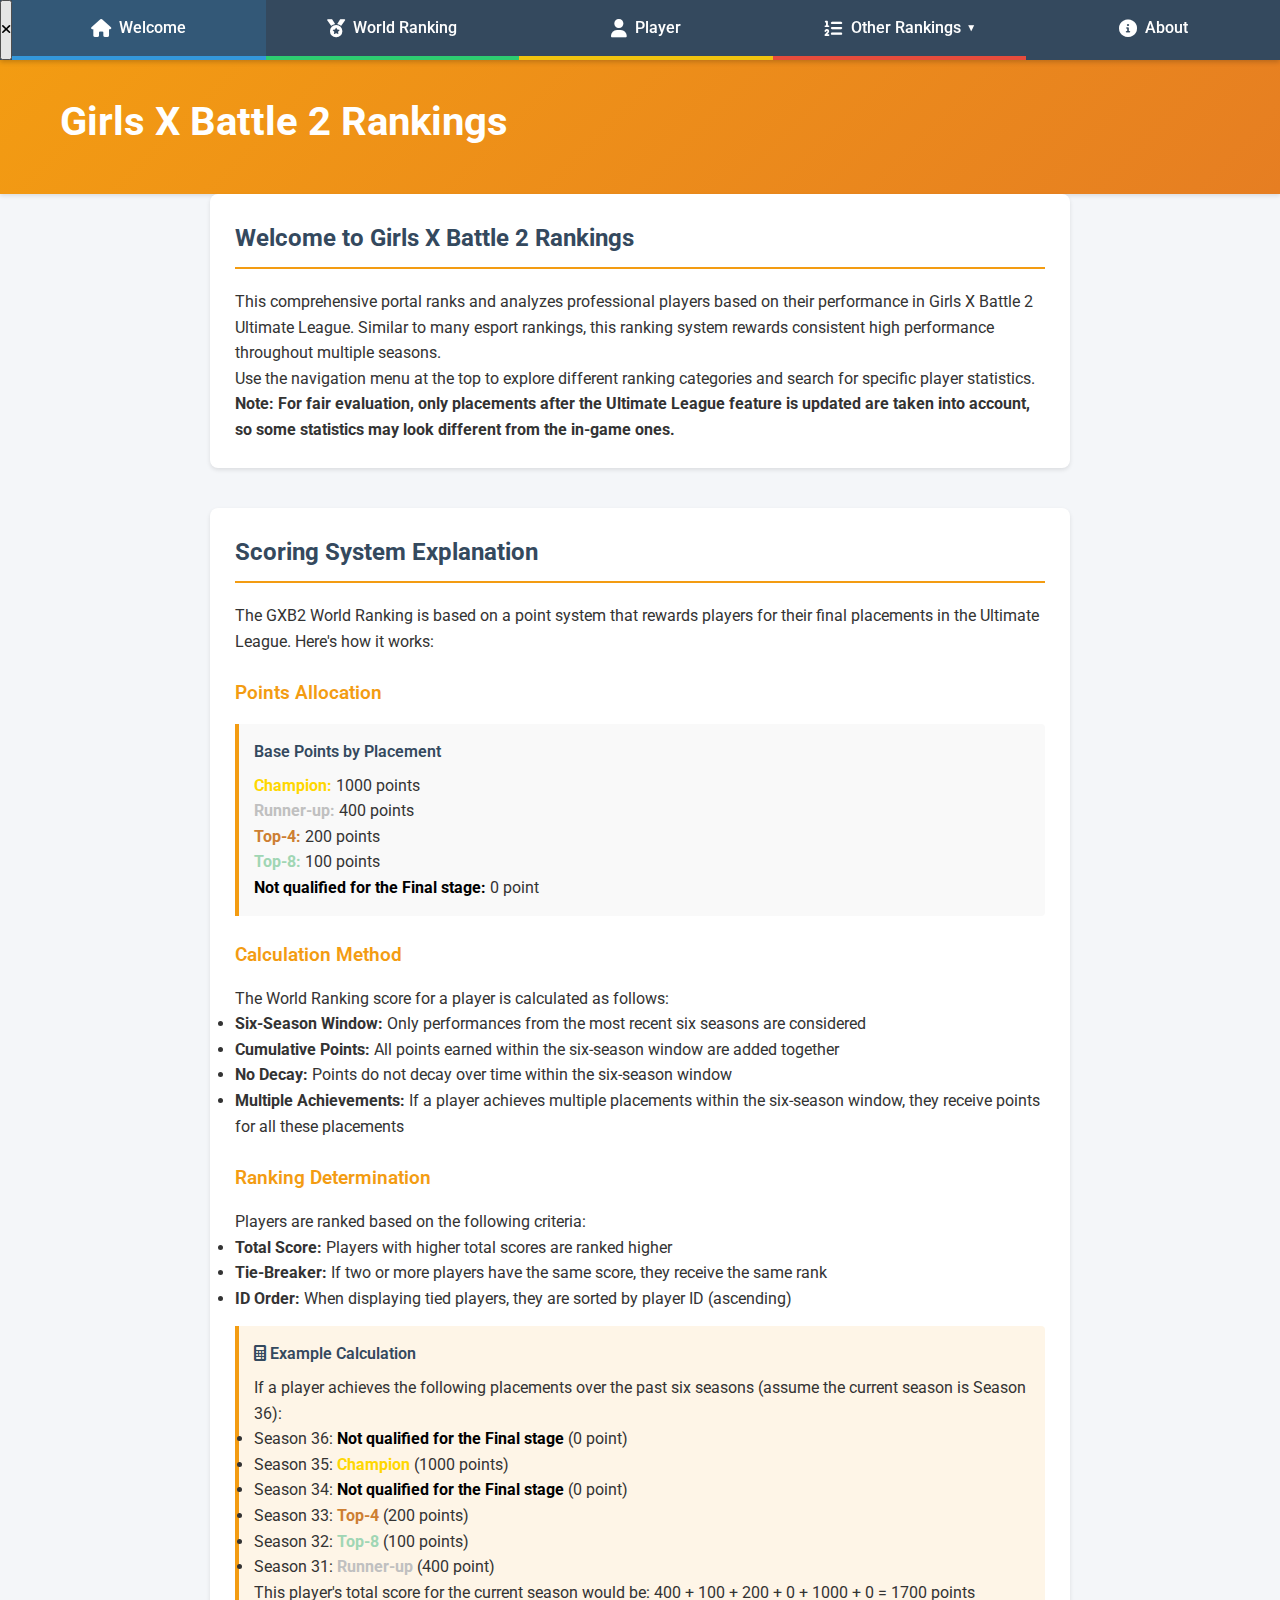
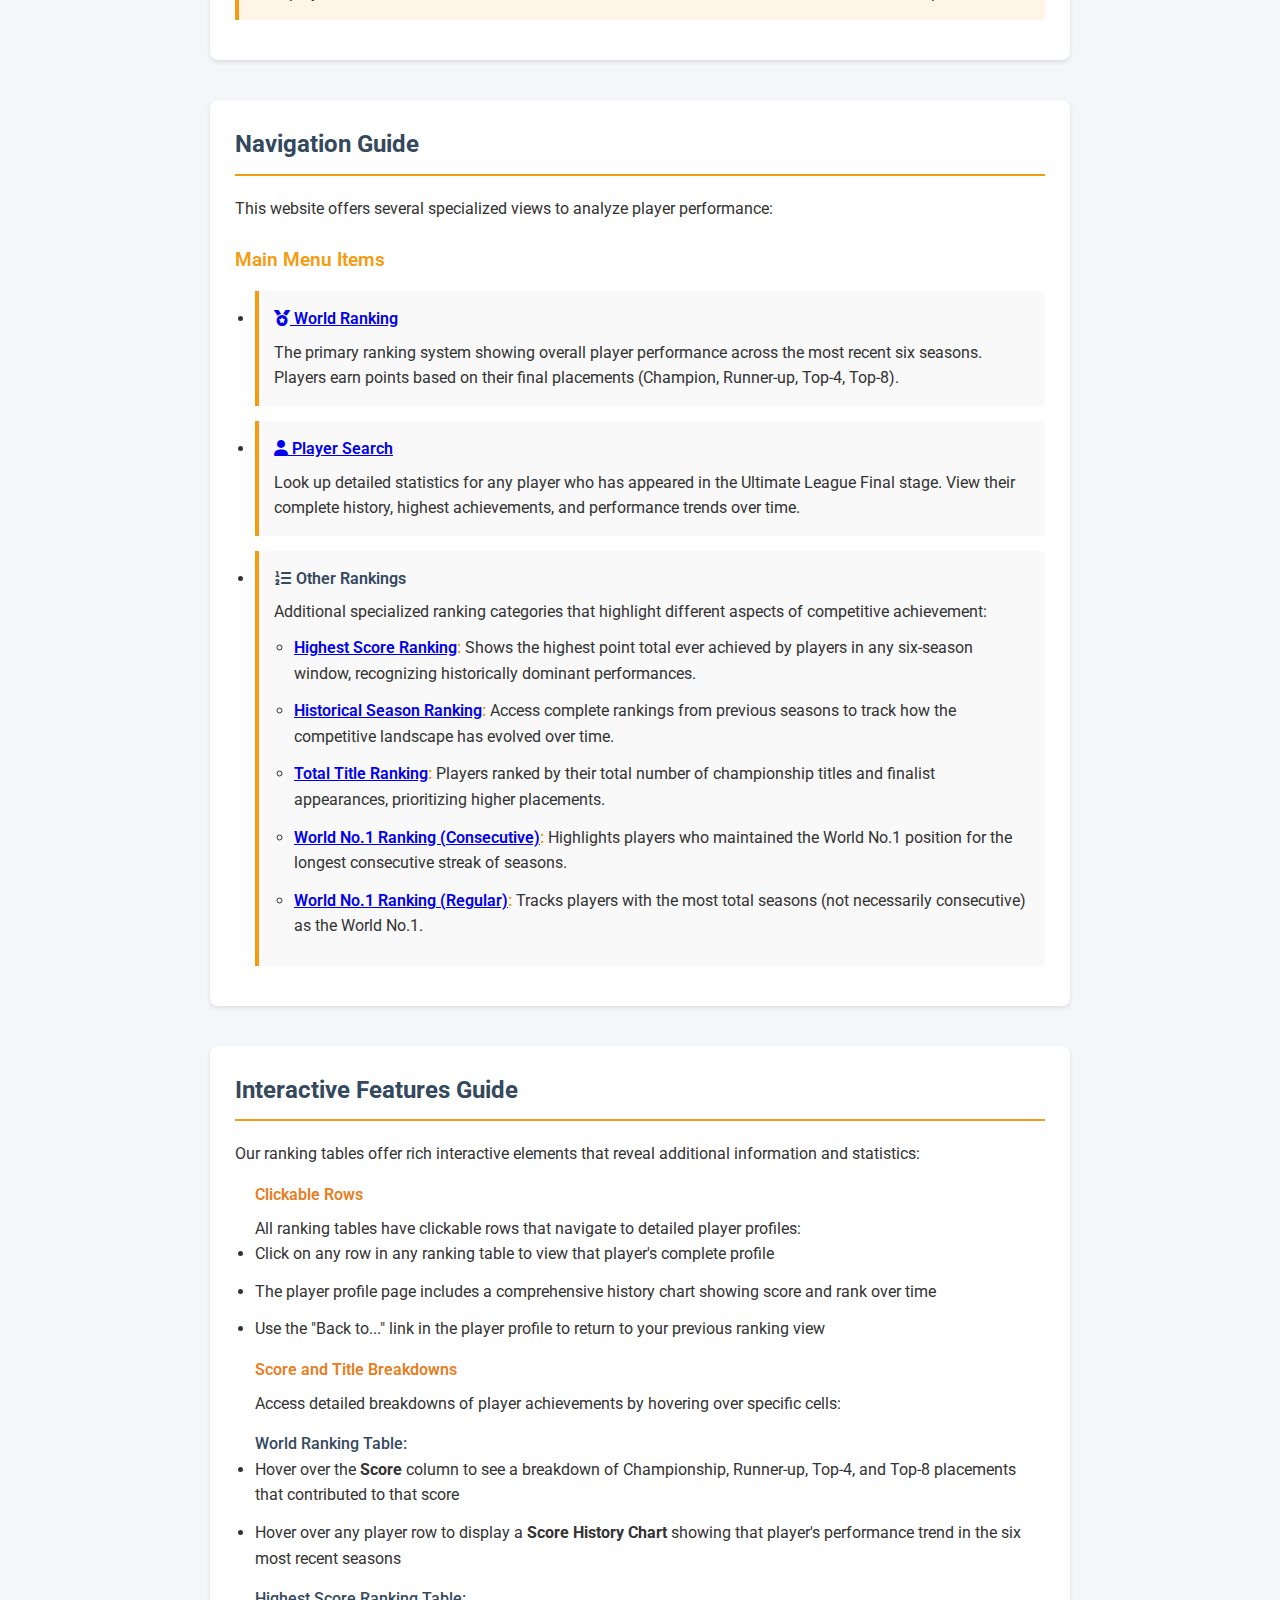
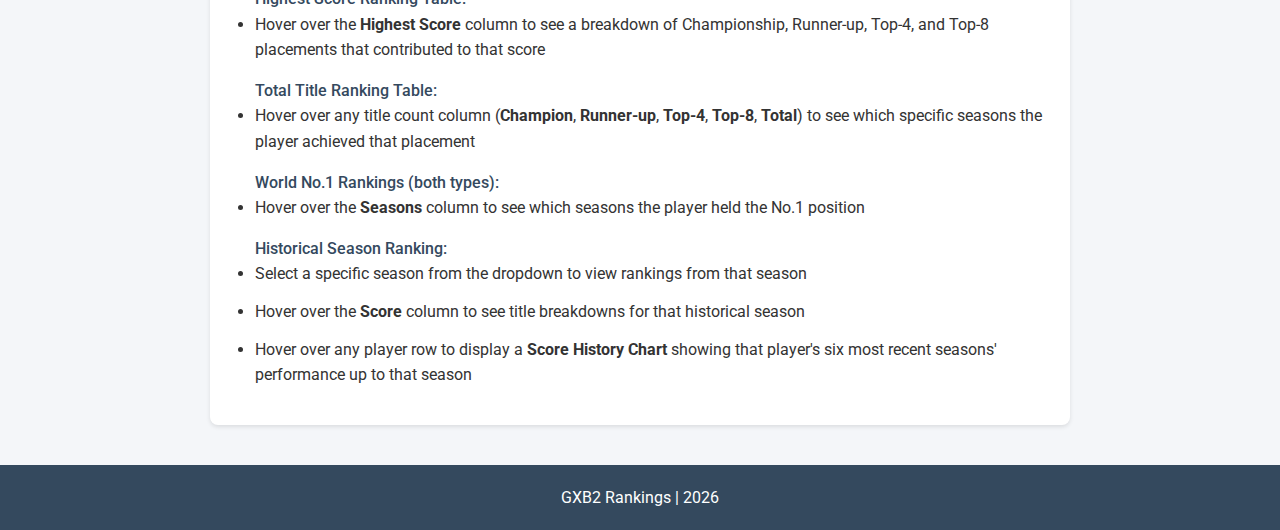
==== index.html @ 62f18f60 "Better viewing experience for mobile phones" ====
<!DOCTYPE html>
<html lang="en">
<head>
    <meta charset="UTF-8">
    <meta name="viewport" content="width=device-width, initial-scale=1.0">
    <title>Welcome - GXB2 Rankings</title>
    <link rel="stylesheet" href="css/styles.css">
    <link href="https://fonts.googleapis.com/css2?family=Roboto:wght@300;400;500;700&display=swap" rel="stylesheet">
    <!-- Font Awesome for icons -->
    <link rel="stylesheet" href="https://cdnjs.cloudflare.com/ajax/libs/font-awesome/6.0.0-beta3/css/all.min.css">
    <style>
        /* Additional welcome page styling */
        .welcome-content {
            max-width: 900px;
            margin: 0 auto;
        }
        
        .welcome-section {
            margin-bottom: 40px;
            background-color: white;
            padding: 25px;
            border-radius: 8px;
            box-shadow: var(--shadow);
        }
        
        .welcome-title {
            color: var(--dark);
            margin-bottom: 20px;
            padding-bottom: 10px;
            border-bottom: 2px solid var(--primary);
        }
        
        .welcome-subtitle {
            color: var(--primary);
            margin: 25px 0 15px;
            font-weight: 600;
        }
        
        .feature-card {
            background: #f9f9f9;
            border-left: 4px solid var(--primary);
            padding: 15px;
            margin-bottom: 15px;
            border-radius: 0 4px 4px 0;
        }
        
        .feature-title {
            font-weight: 600;
            margin-bottom: 8px;
            color: var(--dark);
        }
        
        .navigation-list, .interaction-list {
            padding-left: 20px;
        }
        
        .navigation-list li, .interaction-list li {
            margin-bottom: 12px;
        }
        
        .menu-item {
            font-weight: 600;
            color: var(--primary);
        }
        
        .interaction-type {
            font-weight: 600;
            color: var(--secondary);
            margin-top: 15px;
            margin-bottom: 8px;
            display: block;
        }
        
        .table-type {
            font-weight: 500;
            margin-top: 15px;
            color: var(--dark);
            display: block;
        }
    </style>
</head>
<body>
    
    <!-- Top Navigation Menu -->
    <nav class="nav-container">
        <div class="navbar">
            <div class="menu-toggle">
                <i class="fas fa-bars"></i>
            </div>
            <ul class="nav-menu">
                <li class="nav-item">
                    <a href="index.html" class="nav-link active">
                        <i class="fas fa-home nav-icon"></i>Welcome
                    </a>
                </li>
                <li class="nav-item">
                    <a href="world-ranking.html" class="nav-link">
                        <i class="fas fa-medal nav-icon"></i>World Ranking
                    </a>
                </li>
                <li class="nav-item">
                    <a href="player-search.html" class="nav-link">
                        <i class="fas fa-user nav-icon"></i>Player
                    </a>
                </li>
                <li class="nav-item dropdown">
                    <a href="#" class="nav-link dropdown-toggle">
                        <i class="fas fa-list-ol nav-icon"></i>Other Rankings
                    </a>
                    <ul class="dropdown-menu">
                        <a href="highest-score.html" class="dropdown-item">Highest Score Ranking</a>
                        <a href="historical-season.html" class="dropdown-item">Historical Season Ranking</a>
                        <a href="total-title.html" class="dropdown-item">Total Title Ranking</a>
                        <a href="no1-holder-consecutive.html" class="dropdown-item">World No.1 Ranking (Consecutive)</a>
                        <a href="no1-holder-regular.html" class="dropdown-item">World No.1 Ranking (Regular)</a>
                    </ul>
                </li>
                <li class="nav-item">
                    <a href="about.html" class="nav-link">
                        <i class="fas fa-info-circle nav-icon"></i>About
                    </a>
                </li>
            </ul>
        </div>
    </nav>

    <header>
        <div class="container">
            <h1>Girls X Battle 2 Rankings</h1>
        </div>
    </header>
    
    <div class="page-container">
        <main class="container welcome-content">
            <!-- Introduction Section -->
            <section class="welcome-section">
                <h2 class="welcome-title">Welcome to Girls X Battle 2 Rankings</h2>
                <p>This comprehensive portal ranks and analyzes professional players based on their performance in Girls X Battle 2 Ultimate League. Similar to many esport rankings, this ranking system rewards consistent high performance throughout multiple seasons.</p>
                <p>Use the navigation menu at the top to explore different ranking categories and search for specific player statistics.</p>
                <p><strong>Note: For fair evaluation, only placements after the Ultimate League feature is updated are taken into account, so some statistics may look different from the in-game ones.</strong></p>
            </section>
            
            <!-- Scoring System Section -->
            <section class="welcome-section">
                <h2 class="welcome-title">Scoring System Explanation</h2>
                <p>The GXB2 World Ranking is based on a point system that rewards players for their final placements in the Ultimate League. Here's how it works:</p>
                
                <h3 class="welcome-subtitle">Points Allocation</h3>
                <div class="feature-card">
                    <div class="feature-title">Base Points by Placement</div>
                    <ul style="list-style-type: none; padding-left: 0;">
                        <li><strong class="champion" style="color: gold;">Champion:</strong> 1000 points</li>
                        <li><strong class="runnerup" style="color: silver;">Runner-up:</strong> 400 points</li>
                        <li><strong class="top4" style="color: #cd7f32;">Top-4:</strong> 200 points</li>
                        <li><strong class="top8" style="color: #a0d6b4;">Top-8:</strong> 100 points</li>
                        <li><strong style="color: #000000;">Not qualified for the Final stage:</strong> 0 point</li>
                    </ul>
                </div>
                
                <h3 class="welcome-subtitle">Calculation Method</h3>
                <p>The World Ranking score for a player is calculated as follows:</p>
                    <li><strong>Six-Season Window:</strong> Only performances from the most recent six seasons are considered</li>
                    <li><strong>Cumulative Points:</strong> All points earned within the six-season window are added together</li>
                    <li><strong>No Decay:</strong> Points do not decay over time within the six-season window</li>
                    <li><strong>Multiple Achievements:</strong> If a player achieves multiple placements within the six-season window, they receive points for all these placements</li>
                
                <h3 class="welcome-subtitle">Ranking Determination</h3>
                <p>Players are ranked based on the following criteria:</p>
                    <li><strong>Total Score:</strong> Players with higher total scores are ranked higher</li>
                    <li><strong>Tie-Breaker:</strong> If two or more players have the same score, they receive the same rank</li>
                    <li><strong>ID Order:</strong> When displaying tied players, they are sorted by player ID (ascending)</li>
                
                <div class="feature-card" style="background-color: rgba(243, 156, 18, 0.1); margin-top: 15px;">
                    <div class="feature-title"><i class="fas fa-calculator"></i> Example Calculation</div>
                    <p>If a player achieves the following placements over the past six seasons (assume the current season is Season 36):</p>
                        <li>Season 36: <strong style="color: #000000;">Not qualified for the Final stage</strong> (0 point)</li>
                        <li>Season 35: <strong class="champion" style="color: gold;">Champion</strong> (1000 points)</li>
                        <li>Season 34: <strong style="color: #000000;">Not qualified for the Final stage</strong> (0 point)</li>
                        <li>Season 33: <strong class="top4" style="color: #cd7f32;">Top-4</strong> (200 points)</li>
                        <li>Season 32: <strong class="top8" style="color: #a0d6b4;">Top-8</strong> (100 points)</li>
                        <li>Season 31: <strong class="runnerup" style="color: silver;">Runner-up</strong> (400 point)</li>
                    <p>This player's total score for the current season would be: 400 + 100 + 200 + 0 + 1000 + 0 = 1700 points</p>
                </div>
            </section>
            
            <!-- Navigation Features Section -->
            <section class="welcome-section">
                <h2 class="welcome-title">Navigation Guide</h2>
                <p>This website offers several specialized views to analyze player performance:</p>
                
                <h3 class="welcome-subtitle">Main Menu Items</h3>
                <ul class="navigation-list">
                    <li>
                        <div class="feature-card">
                            <div class="feature-title"><a href="world-ranking.html"><i class="fas fa-medal"></i> World Ranking</a></div>
                            <p>The primary ranking system showing overall player performance across the most recent six seasons. Players earn points based on their final placements (Champion, Runner-up, Top-4, Top-8).</p>
                        </div>
                    </li>
                    <li>
                        <div class="feature-card">
                            <div class="feature-title"><a href="player-search.html"><i class="fas fa-user"></i> Player Search</a></div>
                            <p>Look up detailed statistics for any player who has appeared in the Ultimate League Final stage. View their complete history, highest achievements, and performance trends over time.</p>
                        </div>
                    </li>
                    <li>
                        <div class="feature-card">
                            <div class="feature-title"><i class="fas fa-list-ol"></i> Other Rankings</div>
                            <p>Additional specialized ranking categories that highlight different aspects of competitive achievement:</p>
                            
                            <ul style="padding-left: 20px; margin-top: 10px;">
                                <li>
                                    <span class="menu-item"><a href="highest-score.html">Highest Score Ranking</a>:</span> Shows the highest point total ever achieved by players in any six-season window, recognizing historically dominant performances.
                                </li>
                                <li>
                                    <span class="menu-item"><a href="historical-season.html">Historical Season Ranking</a>:</span> Access complete rankings from previous seasons to track how the competitive landscape has evolved over time.
                                </li>
                                <li>
                                    <span class="menu-item"><a href="total-title.html">Total Title Ranking</a>:</span> Players ranked by their total number of championship titles and finalist appearances, prioritizing higher placements.
                                </li>
                                <li>
                                    <span class="menu-item"><a href="no1-holder-consecutive.html">World No.1 Ranking (Consecutive)</a>:</span> Highlights players who maintained the World No.1 position for the longest consecutive streak of seasons.
                                </li>
                                <li>
                                    <span class="menu-item"><a href="no1-holder-regular.html">World No.1 Ranking (Regular)</a>:</span> Tracks players with the most total seasons (not necessarily consecutive) as the World No.1.
                                </li>
                            </ul>
                        </div>
                    </li>
                </ul>
            </section>
            
            <!-- User Interactions Section -->
            <section class="welcome-section">
                <h2 class="welcome-title">Interactive Features Guide</h2>
                <p>Our ranking tables offer rich interactive elements that reveal additional information and statistics:</p>
                
                <div class="interaction-list">
                    <span class="interaction-type">Clickable Rows</span>
                    <p>All ranking tables have clickable rows that navigate to detailed player profiles:</p>
                        <li>Click on any row in any ranking table to view that player's complete profile</li>
                        <li>The player profile page includes a comprehensive history chart showing score and rank over time</li>
                        <li>Use the "Back to..." link in the player profile to return to your previous ranking view</li>
                    
                    <span class="interaction-type">Score and Title Breakdowns</span>
                    <p>Access detailed breakdowns of player achievements by hovering over specific cells:</p>
                    
                    <span class="table-type">World Ranking Table:</span>
                        <li>Hover over the <strong>Score</strong> column to see a breakdown of Championship, Runner-up, Top-4, and Top-8 placements that contributed to that score</li>
                        <li>Hover over any player row to display a <strong>Score History Chart</strong> showing that player's performance trend in the six most recent seasons</li>
                    
                    <span class="table-type">Highest Score Ranking Table:</span>
                        <li>Hover over the <strong>Highest Score</strong> column to see a breakdown of Championship, Runner-up, Top-4, and Top-8 placements that contributed to that score</li>
                    
                    <span class="table-type">Total Title Ranking Table:</span>
                        <li>Hover over any title count column (<strong>Champion</strong>, <strong>Runner-up</strong>, <strong>Top-4</strong>, <strong>Top-8</strong>, <strong>Total</strong>) to see which specific seasons the player achieved that placement</li>
                    
                    <span class="table-type">World No.1 Rankings (both types):</span>
                        <li>Hover over the <strong>Seasons</strong> column to see which seasons the player held the No.1 position</li>
                    
                    <span class="table-type">Historical Season Ranking:</span>
                        <li>Select a specific season from the dropdown to view rankings from that season</li>
                        <li>Hover over the <strong>Score</strong> column to see title breakdowns for that historical season</li>
                        <li>Hover over any player row to display a <strong>Score History Chart</strong> showing that player's six most recent seasons' performance up to that season</li>
                </div>
            </section>
        </main>
        
        <footer>
            <div class="container">
                <p>GXB2 Rankings | <span id="footer-year">2025</span></p>
            </div>
        </footer>
    </div>
    
    <script src="js/main.js"></script>
</body>
</html>
---- css/styles.css ----
:root {
    --primary: #f39c12;
    --secondary: #e67e22;
    --light: #f4f6f9;
    --dark: #34495e;
    --success: #2ecc71;
    --danger: #e74c3c;
    --text: #333;
    --text-light: #777;
    --border: #ddd;
    --shadow: 0 2px 4px rgba(0, 0, 0, 0.1);
}

* {
    margin: 0;
    padding: 0;
    box-sizing: border-box;
}

body {
    font-family: 'Roboto', sans-serif;
    background-color: var(--light);
    color: var(--text);
    line-height: 1.6;
}

.container {
    width: 100%;
    max-width: 1200px;
    margin: 0 auto;
    padding: 0 20px;
}

/* Header */
header {
    background: linear-gradient(135deg, var(--primary) 0%, var(--secondary) 100%);
    color: white;
    padding: 30px 0;
    box-shadow: var(--shadow);
}

header h1 {
    font-size: 2.5rem;
    font-weight: 700;
    margin-bottom: 10px;
}

header h1 span {
    font-weight: 300;
}

.season-info {
    display: flex;
    gap: 20px;
    opacity: 0.9;
}

/* Updated Navigation Menu - Horizontal Top Bar */
.nav-container {
    position: sticky;
    top: 0;
    left: 0;
    right: 0;
    background-color: var(--dark);
    box-shadow: 0 2px 5px rgba(0, 0, 0, 0.2);
    z-index: 1001;
    width: 100%;
}

.navbar {
    display: flex;
    flex-direction: row;
    justify-content: center;
    padding: 0;
    max-width: 1500px;
    margin: 0 auto;
}

.nav-menu {
    display: flex;
    flex-direction: row;
    list-style: none;
    margin: 0;
    padding: 0;
    justify-content: center;
    width: 100%;
}

.nav-item {
    position: relative;
    flex: 1;
    text-align: center;
    max-width: 300px; /* Increased from 250px for wider menu items */
}

.nav-link {
    display: flex;
    align-items: center;
    justify-content: center;
    color: white;
    text-decoration: none;
    padding: 15px 10px;
    font-weight: 500;
    transition: all 0.3s ease;
    white-space: nowrap;
    width: 100%;
    text-align: center;
}

.nav-icon {
    font-size: 18px;
    margin-right: 8px;
}

/* Different colors for menu items */
.nav-item:nth-child(1) .nav-link { border-bottom: 4px solid #9b59b6; } /* Purple*/
.nav-item:nth-child(2) .nav-link { border-bottom: 4px solid #3498db; } /* Blue */
.nav-item:nth-child(3) .nav-link { border-bottom: 4px solid #2ecc71; } /* Green */
.nav-item:nth-child(4) .nav-link { border-bottom: 4px solid #f1c40f; } /* Yellow */
.nav-item:nth-child(5) .nav-link { border-bottom: 4px solid #e74c3c; } /* Red */

/* Hover effect for menu items */
.nav-item:nth-child(1) .nav-link:hover { background-color: rgba(155, 89, 182, 0.2); } /* Purple*/
.nav-item:nth-child(2) .nav-link:hover { background-color: rgba(52, 152, 219, 0.2); } /* Blue */
.nav-item:nth-child(3) .nav-link:hover { background-color: rgba(46, 204, 113, 0.2); } /* Green */
.nav-item:nth-child(4) .nav-link:hover { background-color: rgba(241, 196, 15, 0.2); } /* Yellow */
.nav-item:nth-child(5) .nav-link:hover { background-color: rgba(231, 76, 60, 0.2); } /* Red */

/* Active state for menu items */
.nav-item:nth-child(1) .nav-link.active { background-color: rgba(155, 89, 182, 0.2); } /* Purple*/
.nav-item:nth-child(2) .nav-link.active { background-color: rgba(52, 152, 219, 0.2); } /* Blue */
.nav-item:nth-child(3) .nav-link.active { background-color: rgba(46, 204, 113, 0.2); } /* Green */
.nav-item:nth-child(4) .nav-link.active { background-color: rgba(241, 196, 15, 0.2); } /* Yellow */
.nav-item:nth-child(5) .nav-link.active { background-color: rgba(231, 76, 60, 0.2); } /* Red */

/* Dropdown Menu */
.dropdown-menu {
    display: none;
    position: absolute;
    top: 100%;
    left: 0;
    width: 100%; /* Match parent button width */
    background-color: var(--dark);
    box-shadow: 0 8px 16px rgba(0, 0, 0, 0.2);
    z-index: 1005;
    border-radius: 0 0 4px 4px;
}

/* Make dropdown appear on click instead of hover */
.dropdown.show .dropdown-menu {
    display: block;
    animation: fadeIn 0.2s ease;
}

@keyframes fadeIn {
    from { opacity: 0; transform: translateY(-10px); }
    to { opacity: 1; transform: translateY(0); }
}

.dropdown-item {
    display: flex;
    align-items: center;
    padding: 12px 15px;
    color: white;
    text-decoration: none;
    transition: all 0.3s ease;
    font-size: 0.9rem;
    text-align: left;
}

.dropdown-item:hover {
    background-color: rgba(243, 156, 18, 0.3);
}

.dropdown-toggle::after {
    content: '▼';
    margin-left: 5px;
    font-size: 10px;
    transition: transform 0.3s ease;
}

.dropdown.show .dropdown-toggle::after {
    transform: rotate(180deg);
}

/* Mobile Menu Toggle */
.menu-toggle {
    display: none;
    cursor: pointer;
    padding: 15px;
    background: none;
    border: none;
    color: white;
    font-size: 24px;
}

/* Page container adjustments for top nav */
.page-container {
    padding-left: 0;
}

/* Responsive adjustments for top menu */
@media (max-width: 768px) {
    .nav-menu {
        flex-direction: column;
        position: absolute;
        top: 100%;
        left: 0;
        width: 100%;
        background-color: var(--dark);
        display: none;
        box-shadow: 0 4px 8px rgba(0, 0, 0, 0.1);
    }
    
    .nav-menu.active {
        display: flex;
    }
    
    .menu-toggle {
        display: flex;
        align-items: center;
        justify-content: center;
        position: absolute;
        right: 20px;
        top: 15px;
    }
    
    .nav-item {
        max-width: none;
    }
    
    .dropdown-menu {
        position: static;
        width: 100%;
        box-shadow: none;
        background-color: rgba(0, 0, 0, 0.15);
    }
    
    .dropdown-item {
        padding-left: 30px;
    }
    
    .nav-item:nth-child(1) .nav-link,
    .nav-item:nth-child(2) .nav-link,
    .nav-item:nth-child(3) .nav-link,
    .nav-item:nth-child(4) .nav-link,
    .nav-item:nth-child(5) .nav-link {
        border-bottom: none;
        border-left: 4px solid transparent;
    }
    
    .nav-item:nth-child(1) .nav-link { border-left-color: #9b59b6; } /* Purple */
    .nav-item:nth-child(2) .nav-link { border-left-color: #3498db; } /* Blue */
    .nav-item:nth-child(3) .nav-link { border-left-color: #2ecc71; } /* Green */
    .nav-item:nth-child(4) .nav-link { border-left-color: #f1c40f; } /* Yellow */
    .nav-item:nth-child(5) .nav-link { border-left-color: #e74c3c; } /* Red */
}

/* Mobile Navigation - Fix for menu disappearing on small screens */
@media screen and (max-width: 768px) {
    .navbar {
        justify-content: flex-end;
        position: relative;
    }
    
    .nav-menu {
        display: block;
        position: fixed;
        top: 0;
        left: -100%;
        width: 80%;
        height: 100vh;
        background-color: #2c3e50;
        box-shadow: 3px 0 10px rgba(0, 0, 0, 0.2);
        padding-top: 60px;
        transition: left 0.3s ease;
        z-index: 1000;
        overflow-y: auto;
    }
    
    .nav-menu.active {
        left: 0;
    }
    
    .nav-item {
        width: 100%;
        margin: 0;
        border-bottom: 1px solid rgba(255, 255, 255, 0.1);
    }
    
    .nav-link {
        padding: 15px 20px;
        width: 100%;
        display: flex;
        align-items: center;
        border-bottom: none !important;
    }
    
    .nav-icon {
        margin-right: 15px;
        font-size: 1.2em;
    }
    
    .dropdown-menu {
        position: static;
        width: 100%;
        max-height: 0;
        overflow: hidden;
        box-shadow: none;
        border-radius: 0;
        background-color: #34495e;
        transition: max-height 0.3s ease;
        display: block;
        opacity: 1;
        transform: none;
    }
    
    .dropdown.show .dropdown-menu {
        max-height: 500px;
    }
    
    .dropdown-item {
        padding: 12px 35px;
    }
    
    .menu-toggle {
        display: block;
        cursor: pointer;
        font-size: 24px;
        color: white;
        background: transparent;
        border: none;
        padding: 15px;
        position: fixed;
        top: 10px;
        right: 10px;
        z-index: 1001;
    }
    
    /* Overlay when menu is active */
    .menu-overlay {
        display: none;
        position: fixed;
        top: 0;
        left: 0;
        width: 100%;
        height: 100%;
        background-color: rgba(0, 0, 0, 0.5);
        z-index: 999;
    }
    
    .menu-overlay.active {
        display: block;
    }
    
    /* Close button inside menu */
    .menu-close {
        position: absolute;
        top: 10px;
        right: 10px;
        font-size: 24px;
        color: white;
        background: transparent;
        border: none;
        cursor: pointer;
        padding: 10px;
    }
    
    /* Fix for dropdown icons */
    .dropdown-toggle::after {
        position: absolute;
        right: 20px;
    }
}

@media (max-width: 768px) {
    header h1 {
        font-size: 2rem;
    }
    
    .season-info {
        flex-direction: column;
        gap: 5px;
    }
    
    #rankings-table th, 
    #rankings-table td {
        padding: 10px;
    }
    
    .player-img {
        width: 120px; /* Reduced from 120px to 40px (1/3) */
    }

    .nav-container {
        width: 0;
    }
    
    .nav-container.expanded {
        width: 240px;
    }
    
    .page-container {
        padding-left: 0;
    }
    
    .nav-menu {
        position: fixed;
        left: -100%;
        top: 70px;
        flex-direction: column;
        background-color: var(--dark);
        width: 100%;
        text-align: center;
        transition: 0.3s;
        box-shadow: 0 10px 20px rgba(0, 0, 0, 0.1);
    }
    
    .nav-menu.active {
        left: 0;
    }
    
    .nav-logo {
        display: block;
    }
    
    .hamburger {
        display: block;
    }
    
    .hamburger.active .hamburger-line:nth-child(2) {
        opacity: 0;
    }
    
    .hamburger.active .hamburger-line:nth-child(1) {
        transform: translateY(8px) rotate(45deg);
    }
    
    .hamburger.active .hamburger-line:nth-child(3) {
        transform: translateY(-8px) rotate(-45deg);
    }
    
    .dropdown-menu {
        position: static;
        display: none;
        width: 100%;
        box-shadow: none;
        background-color: rgba(0, 0, 0, 0.1);
    }
    
    .dropdown.active .dropdown-menu {
        display: block;
    }
    
    .dropdown-toggle::after {
        content: '+';
        margin-left: 5px;
    }
    
    .dropdown.active .dropdown-toggle::after {
        content: '-';
    }
}

@media (max-width: 576px) {
    #rankings-table th:nth-child(3), 
    #rankings-table td:nth-child(3) {
        display: none; /* Hide player ID on small screens */
    }
    
    .player-img {
        width: 100px;
    }
}

/* Content area for placeholder pages */
.page-content {
    padding: 30px 0;
    min-height: 400px;
}

.page-title {
    margin-bottom: 20px;
    color: var(--dark);
    border-bottom: 2px solid var(--primary);
    padding-bottom: 10px;
}

/* Main Content */
main {
    padding: 40px 0;
}

.rankings-wrapper {
    background-color: white;
    border-radius: 8px;
    box-shadow: var(--shadow);
    overflow: hidden;
}

#rankings-table {
    width: 100%;
    border-collapse: collapse;
}

#rankings-table th, 
#rankings-table td {
    padding: 15px;
    text-align: left;
    border-bottom: 1px solid var(--border);
}

#rankings-table th {
    background-color: var(--primary);
    color: white;
    font-weight: 500;
}

#rankings-table tbody tr {
    transition: background-color 0.2s ease;
    cursor: pointer;
}

#rankings-table tbody tr:hover {
    background-color: rgba(243, 156, 18, 0.1);
}

/* Column specific styles */
#rankings-table td:first-child {
    font-weight: 700;
    width: 10%;
}

#rankings-table td:nth-child(2) {
    width: 16%;
}

.change-positive {
    color: var(--success);
    font-weight: 500;
}

.change-negative {
    color: var(--danger);
    font-weight: 500;
}

.change-new {
    color: var(--primary);
    font-style: italic;
}

#rankings-table td:nth-child(3) {
    font-family: monospace;
    font-size: 1.1rem;
    width: 20%;
}

.player-info {
    display: flex;
    align-items: center;
}

.player-img {
    width: 200px;
    height: auto;
    border-radius: 1px;
    box-shadow: var(--shadow);
}

#rankings-table td:last-child {
    font-weight: 700;
    width: 20%;
}

/* Loading and Error states */
#loading, #error {
    padding: 50px;
    text-align: center;
    font-size: 1.1rem;
    color: var(--text-light);
}

#error {
    color: var(--danger);
}

.hidden {
    display: none;
}

/* Footer */
footer {
    background-color: var(--dark);
    color: white;
    text-align: center;
    padding: 20px 0;
    margin-top: 40px;
}

/* Responsive adjustments */
@media (max-width: 768px) {
    header h1 {
        font-size: 2rem;
    }
    
    .season-info {
        flex-direction: column;
        gap: 5px;
    }
    
    #rankings-table th, 
    #rankings-table td {
        padding: 10px;
    }
    
    .player-img {
        width: 120px; /* Reduced from 120px to 40px (1/3) */
    }

    .nav-container {
        width: 0;
    }
    
    .nav-container.expanded {
        width: 240px;
    }
    
    .page-container {
        padding-left: 0;
    }
    
    .nav-menu {
        position: fixed;
        left: -100%;
        top: 70px;
        flex-direction: column;
        background-color: var(--dark);
        width: 100%;
        text-align: center;
        transition: 0.3s;
        box-shadow: 0 10px 20px rgba(0, 0, 0, 0.1);
    }
    
    .nav-menu.active {
        left: 0;
    }
    
    .nav-logo {
        display: block;
    }
    
    .hamburger {
        display: block;
    }
    
    .hamburger.active .hamburger-line:nth-child(2) {
        opacity: 0;
    }
    
    .hamburger.active .hamburger-line:nth-child(1) {
        transform: translateY(8px) rotate(45deg);
    }
    
    .hamburger.active .hamburger-line:nth-child(3) {
        transform: translateY(-8px) rotate(-45deg);
    }
    
    .dropdown-menu {
        position: static;
        display: none;
        width: 100%;
        box-shadow: none;
        background-color: rgba(0, 0, 0, 0.1);
    }
    
    .dropdown.active .dropdown-menu {
        display: block;
    }
    
    .dropdown-toggle::after {
        content: '+';
        margin-left: 5px;
    }
    
    .dropdown.active .dropdown-toggle::after {
        content: '-';
    }
}

@media (max-width: 576px) {
    #rankings-table th:nth-child(3), 
    #rankings-table td:nth-child(3) {
        display: none; /* Hide player ID on small screens */
    }
    
    .player-img {
        width: 100px;
    }
}

/* Tooltip styling */
.tooltip {
    position: absolute;
    background-color: rgba(52, 73, 94, 0.95);
    color: white;
    padding: 10px 15px;
    border-radius: 4px;
    font-size: 14px;
    z-index: 1000;
    box-shadow: 0 2px 10px rgba(0, 0, 0, 0.2);
    pointer-events: none;
    opacity: 0;
    transition: opacity 0.3s ease;
    max-width: 350px; /* Increased from 250px to accommodate longer lists of seasons */
    white-space: normal; /* Allow wrapping of text instead of nowrap */
}

.tooltip.visible {
    opacity: 1;
    display: block !important;
}

.tooltip.hidden {
    opacity: 0;
    display: none;
}

.tooltip .breakdown-title {
    font-weight: 500;
    color: var(--primary);
    margin-bottom: 5px;
    border-bottom: 1px solid rgba(255, 255, 255, 0.2);
    padding-bottom: 3px;
}

.tooltip .breakdown-item {
    margin-bottom: 3px;
}

.tooltip .champion {
    color: gold;
}

.tooltip .runnerup {
    color: silver;
}

.tooltip .top4 {
    color: #cd7f32; /* Bronze */
}

.tooltip .top8 {
    color: #a0d6b4; /* Light green */
}

.tooltip .seasons {
    color: #bbb;
    font-size: 13px;
}

/* Make score cells show a pointer cursor to indicate interactivity */
.score {
    position: relative;
}

/* Add whitespace between score and diff */
.score span {
    margin-left: 3px;
}

/* Player Chart Styling */
.chart-container {
    position: absolute;
    width: 450px;
    height: 300px;
    background-color: white;
    border-radius: 8px;
    box-shadow: 0 4px 15px rgba(0, 0, 0, 0.15);
    padding: 15px;
    z-index: 1000;
    transition: opacity 0.3s ease;
    border: 1px solid var(--border);
}

.chart-container.hidden {
    opacity: 0;
    pointer-events: none;
    visibility: hidden;
}

.chart-container.visible {
    opacity: 1;
    pointer-events: auto;
    visibility: visible;
}

/* Highest score specific styling */
.highest-score-table {
    width: 100%;
    border-collapse: collapse;
}

.highest-score-table th, 
.highest-score-table td {
    padding: 15px;
    text-align: left;
    border-bottom: 1px solid var(--border);
}

.highest-score-table th {
    background-color: var(--primary);
    color: white;
    font-weight: 500;
}

.highest-score-table tbody tr {
    transition: background-color 0.2s ease;
}

.highest-score-table tbody tr:hover {
    background-color: rgba(243, 156, 18, 0.1);
}

.highest-score {
    font-weight: 700;
}

/* Apply specific column styles to highest score table */
#rankings-table.highest-score-table td:first-child {
    font-weight: 700;
    width: 10%;
}

#rankings-table.highest-score-table td:nth-child(2) {
    font-family: monospace;
    font-size: 1.1rem;
    width: 20%;
}

#rankings-table.highest-score-table td:nth-child(3) {
    width: 100% !important;
}

#rankings-table.highest-score-table td:last-child {
    font-weight: 700;
    width: 60% !important;
}

/* Adjust player info image width for highest score table */
#rankings-table.highest-score-table .player-info {
    display: flex;
    align-items: center;
}

#rankings-table.highest-score-table .player-img {
    width: 200px;
    height: auto;
    border-radius: 1px;
    box-shadow: var(--shadow);
}

/* Apply world ranking styles to all rankings tables */
#rankings-table.highest-score-table td:first-child {
    font-weight: 700;
    width: 10%;
}

#rankings-table.highest-score-table td:nth-child(2) {
    font-family: monospace;
    font-size: 1.1rem;
    width: 20%;
}

#rankings-table.highest-score-table td:last-child {
    font-weight: 700;
    width: 25%;
}

/* Total title specific styling */
.total-title-table {
    width: 100%;
    border-collapse: collapse;
}

.total-title-table th, 
.total-title-table td {
    padding: 15px;
    text-align: left;
    border-bottom: 1px solid var(--border);
}

.total-title-table th {
    background-color: var(--primary);
    color: white;
    font-weight: 500;
}

.total-title-table tbody tr {
    transition: background-color 0.2s ease;
}

.total-title-table tbody tr:hover {
    background-color: rgba(243, 156, 18, 0.1);
}

/* Count cell styling */
.champion-count {
    color: gold;
    font-weight: 700;
    text-align: center;
}

.runnerup-count {
    color: silver;
    font-weight: 500;
    text-align: center;
}

.top4-count {
    color: #cd7f32; /* Bronze */
    font-weight: 500;
    text-align: center;
}

.top8-count {
    color: #a0d6b4; /* Light green */
    font-weight: 400;
    text-align: center;
}

.total-count {
    font-weight: 700;
    color: var(--dark);
    text-align: center;
}

/* Apply specific column styles to total title table */
#rankings-table.total-title-table td:first-child {
    font-weight: 700;
    width: 8%;
}

#rankings-table.total-title-table td:nth-child(2) {
    font-family: monospace;
    font-size: 1.1rem;
    width: 12%;
}

#rankings-table.total-title-table td:nth-child(3) {
    width: 100%;
}

#rankings-table.total-title-table td:nth-child(4),
#rankings-table.total-title-table td:nth-child(5),
#rankings-table.total-title-table td:nth-child(6),
#rankings-table.total-title-table td:nth-child(7) {
    width: 10%;
}

#rankings-table.total-title-table td:last-child {
    width: 13%;
}

/* Responsive adjustments for total title table */
@media (max-width: 992px) {
    .total-title-table th,  
    .total-title-table td {
        padding: 10px 5px;
        font-size: 0.9rem;
    }
    
    #rankings-table.total-title-table .player-img {
        width: 150px;
    }
}

@media (max-width: 768px) {
    #rankings-table.total-title-table .player-img {
        width: 100px;
    }
}

@media (max-width: 576px) {
    .total-title-table th:nth-child(4),
    .total-title-table td:nth-child(4),
    .total-title-table th:nth-child(5),
    .total-title-table td:nth-child(5),
    .total-title-table th:nth-child(6),
    .total-title-table td:nth-child(6),
    .total-title-table th:nth-child(7),
    .total-title-table td:nth-child(7) {
        display: none; /* Hide individual title counts on very small screens */
    }
    
    #rankings-table.total-title-table td:nth-child(2) {
        font-size: 0.9rem;
    }
}

/* Make highest score cell show a pointer cursor to indicate interactivity */
.highest-score-cell {
    font-weight: 700;
    position: relative;
    cursor: pointer;  /* Added to maintain consistency even if inline style is not applied */
}

/* No.1 Rankings specific styling */
.no1-table td:first-child {
    font-weight: 700;
    width: 8%;
}

.no1-table td:nth-child(2) {
    font-family: monospace;
    font-size: 1.1rem;
    width: 12%;
}

.no1-table td:nth-child(3) {
    width: 100% !important;
}

.no1-table td:last-child {
    width: 50% !important; /* Increase width for seasons column */
}

.no1-seasons {
    position: relative;
}

/* Make table rows visibly clickable */
.clickable-row {
    cursor: pointer;
    transition: background-color 0.2s ease, transform 0.1s ease;
}

.clickable-row:hover {
    background-color: rgba(243, 156, 18, 0.1);
    transform: translateY(-2px);
    box-shadow: 0 2px 5px rgba(0, 0, 0, 0.05);
}
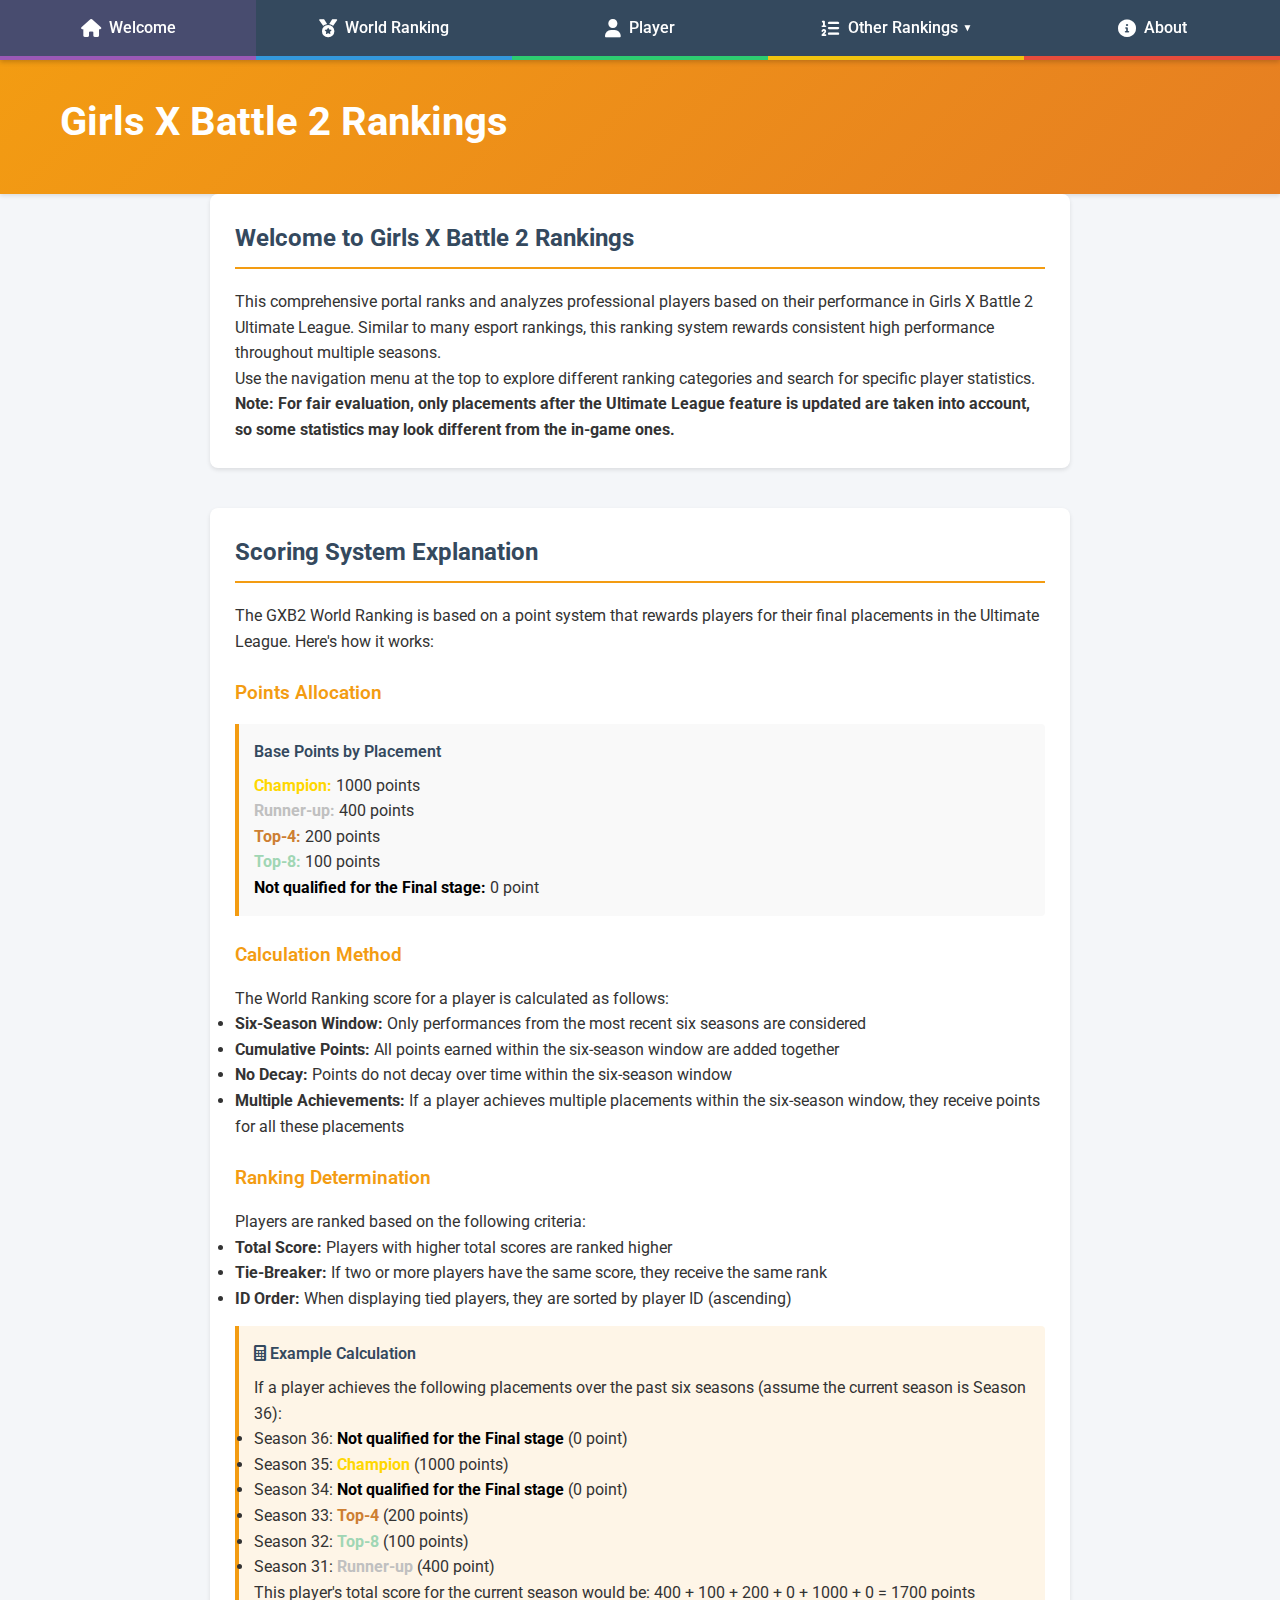
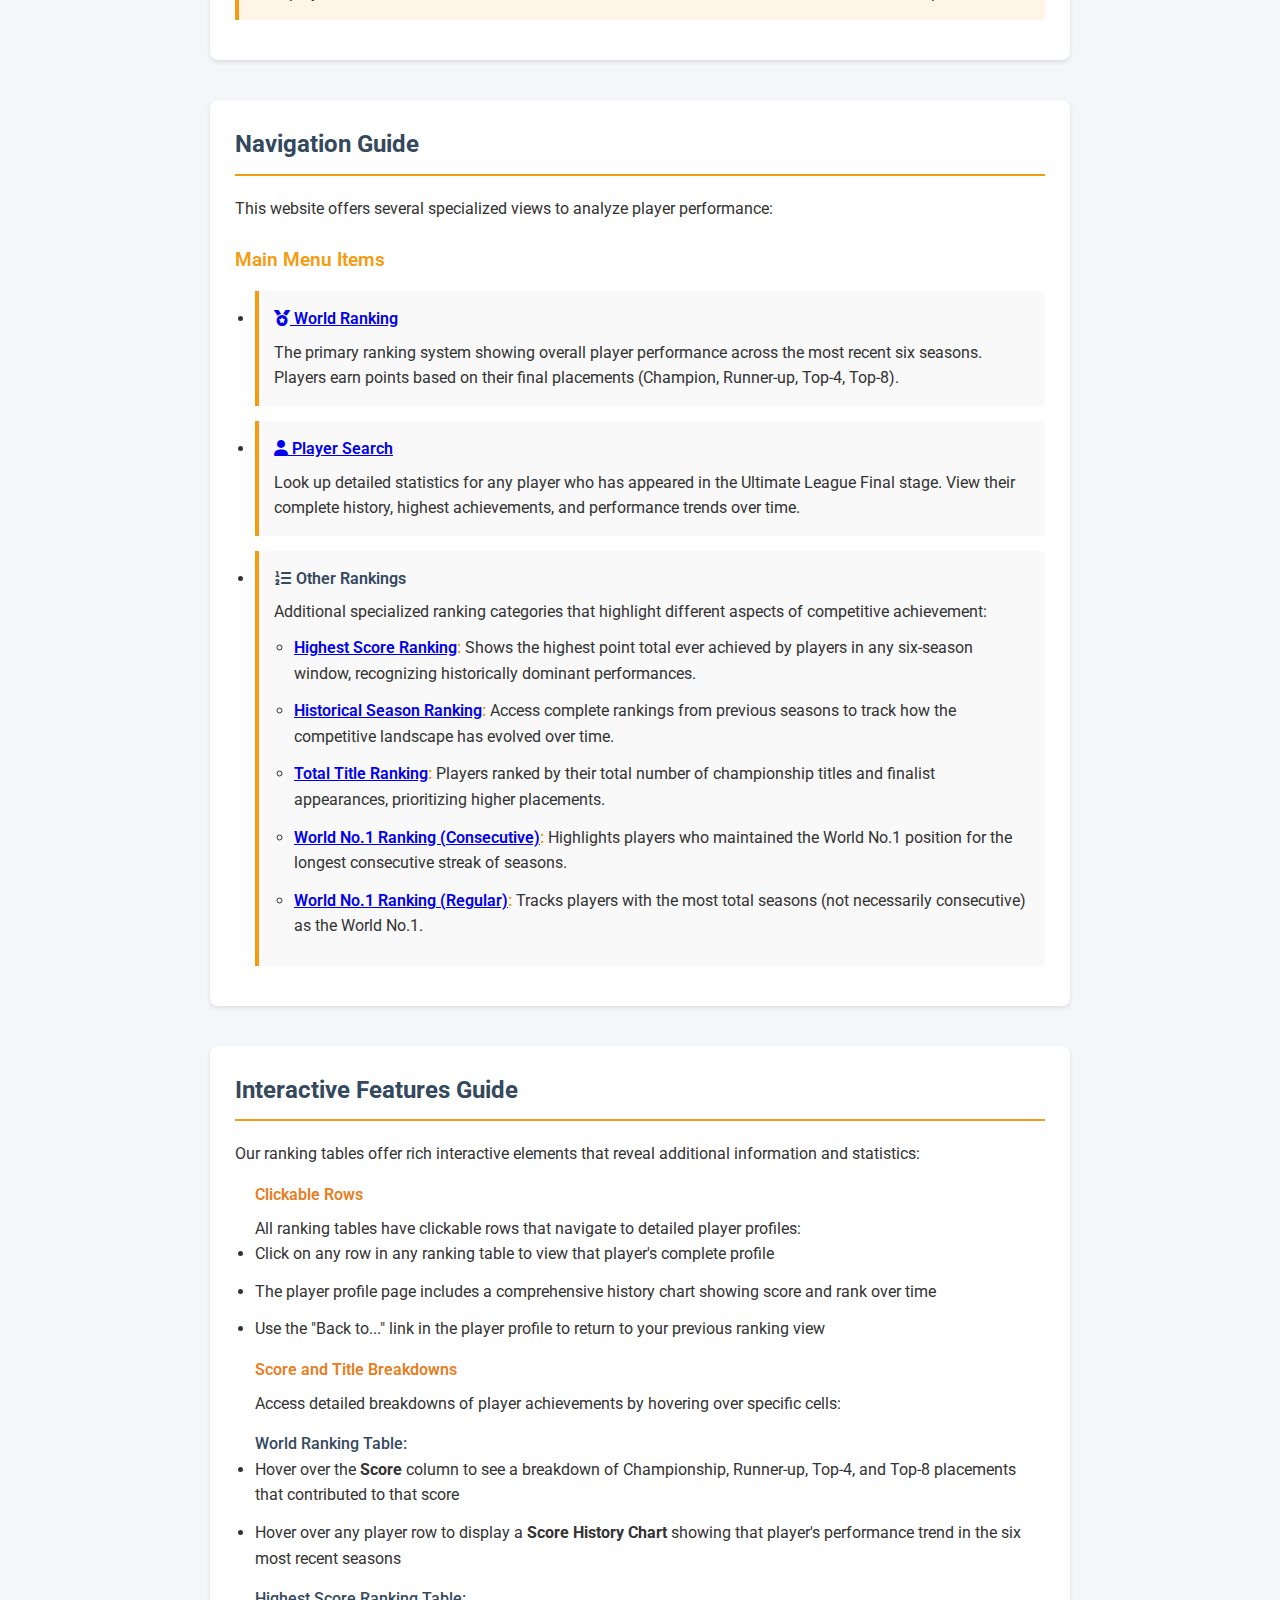
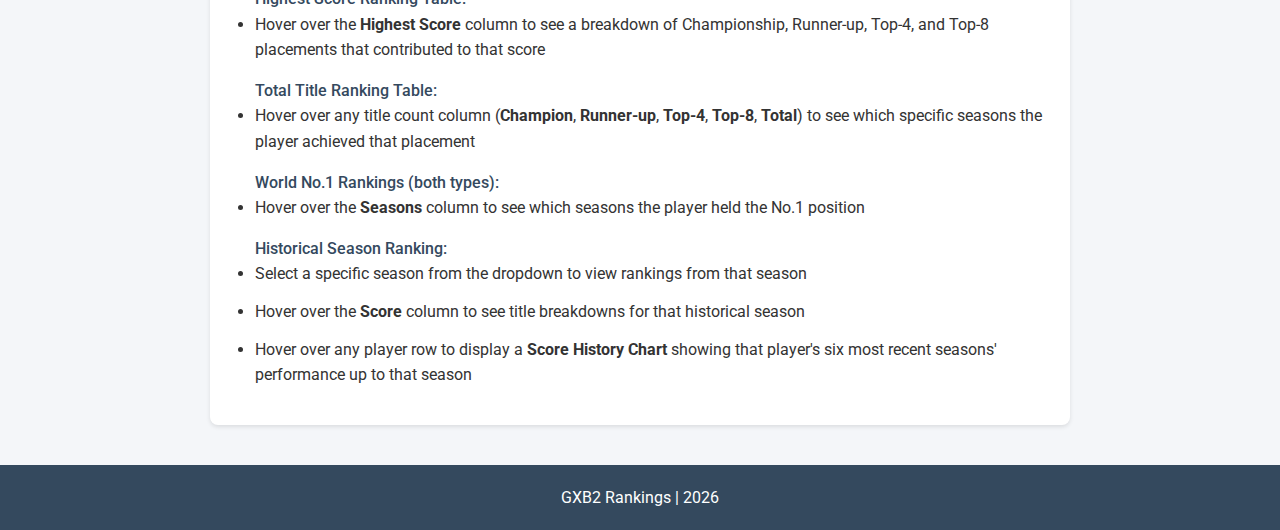
==== commit 8e236895: "Better viewing experience for mobile phones" ====
--- a/index.html
+++ b/index.html
@@ -84,9 +84,6 @@
     <!-- Top Navigation Menu -->
     <nav class="nav-container">
         <div class="navbar">
-            <div class="menu-toggle">
-                <i class="fas fa-bars"></i>
-            </div>
             <ul class="nav-menu">
                 <li class="nav-item">
                     <a href="index.html" class="nav-link active">
@@ -121,6 +118,9 @@
                     </a>
                 </li>
             </ul>
+            <div class="menu-toggle">
+                <i class="fas fa-bars"></i>
+            </div>
         </div>
     </nav>
 
--- a/css/styles.css
+++ b/css/styles.css
@@ -259,117 +259,60 @@
 /* Mobile Navigation - Fix for menu disappearing on small screens */
 @media screen and (max-width: 768px) {
     .navbar {
-        justify-content: flex-end;
-        position: relative;
+        flex-direction: column;
+        align-items: flex-start;
     }
     
     .nav-menu {
-        display: block;
-        position: fixed;
-        top: 0;
-        left: -100%;
-        width: 80%;
-        height: 100vh;
+        display: none;
+        width: 100%;
+        flex-direction: column;
         background-color: #2c3e50;
-        box-shadow: 3px 0 10px rgba(0, 0, 0, 0.2);
-        padding-top: 60px;
-        transition: left 0.3s ease;
-        z-index: 1000;
-        overflow-y: auto;
+        padding: 0;
+        margin: 0;
     }
     
     .nav-menu.active {
-        left: 0;
+        display: flex;
     }
     
     .nav-item {
         width: 100%;
         margin: 0;
+        text-align: center;
+    }
+    
+    .nav-link {
+        padding: 15px;
+        width: 100%;
+        display: block;
         border-bottom: 1px solid rgba(255, 255, 255, 0.1);
-    }
-    
-    .nav-link {
-        padding: 15px 20px;
-        width: 100%;
-        display: flex;
-        align-items: center;
-        border-bottom: none !important;
-    }
-    
-    .nav-icon {
-        margin-right: 15px;
-        font-size: 1.2em;
     }
     
     .dropdown-menu {
         position: static;
+        background-color: #34495e;
         width: 100%;
-        max-height: 0;
-        overflow: hidden;
         box-shadow: none;
-        border-radius: 0;
-        background-color: #34495e;
-        transition: max-height 0.3s ease;
-        display: block;
-        opacity: 1;
-        transform: none;
-    }
-    
-    .dropdown.show .dropdown-menu {
-        max-height: 500px;
+        max-height: none;
+        animation: none;
     }
     
     .dropdown-item {
-        padding: 12px 35px;
+        padding: 12px 15px;
+        text-align: center;
     }
     
     .menu-toggle {
         display: block;
         cursor: pointer;
+        padding: 15px;
         font-size: 24px;
         color: white;
-        background: transparent;
-        border: none;
-        padding: 15px;
-        position: fixed;
+        align-self: flex-end;
+        position: absolute;
+        right: 15px;
         top: 10px;
-        right: 10px;
-        z-index: 1001;
-    }
-    
-    /* Overlay when menu is active */
-    .menu-overlay {
-        display: none;
-        position: fixed;
-        top: 0;
-        left: 0;
-        width: 100%;
-        height: 100%;
-        background-color: rgba(0, 0, 0, 0.5);
-        z-index: 999;
-    }
-    
-    .menu-overlay.active {
-        display: block;
-    }
-    
-    /* Close button inside menu */
-    .menu-close {
-        position: absolute;
-        top: 10px;
-        right: 10px;
-        font-size: 24px;
-        color: white;
-        background: transparent;
-        border: none;
-        cursor: pointer;
-        padding: 10px;
-    }
-    
-    /* Fix for dropdown icons */
-    .dropdown-toggle::after {
-        position: absolute;
-        right: 20px;
     }
 }
 
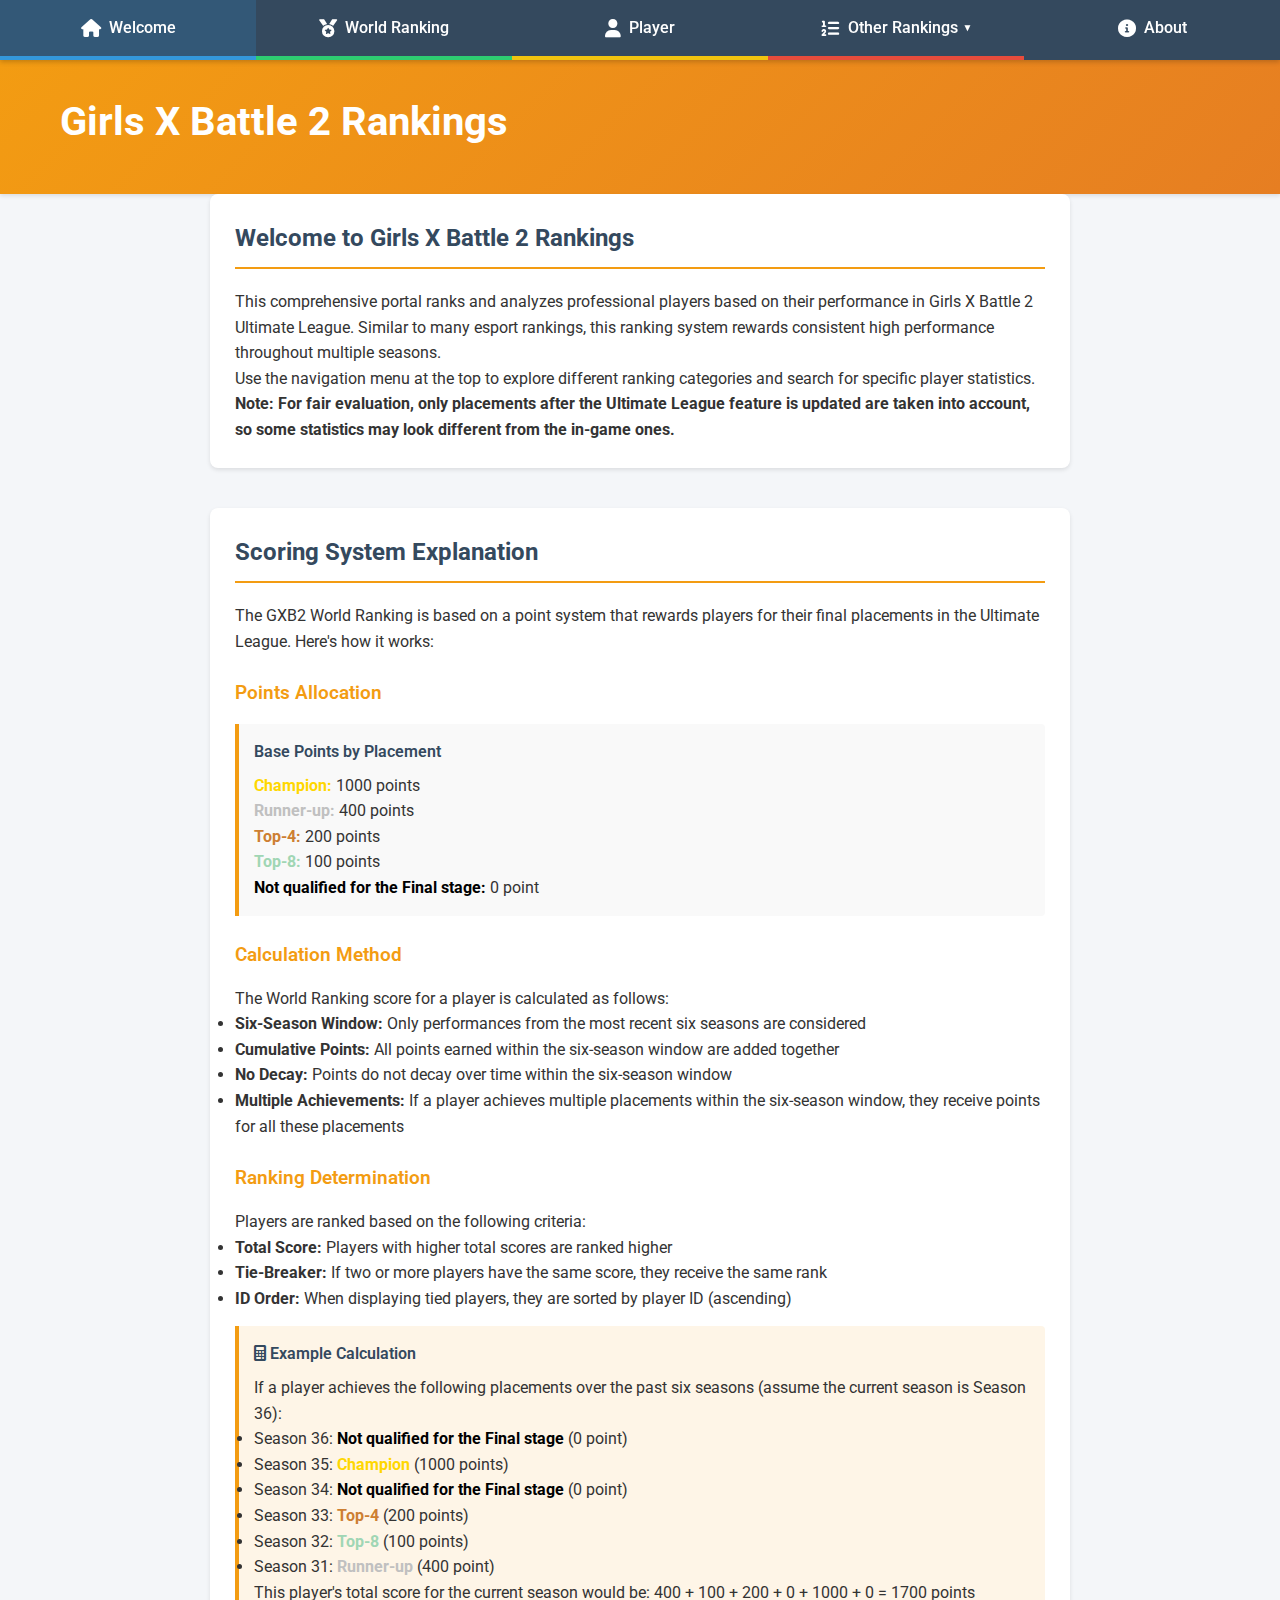
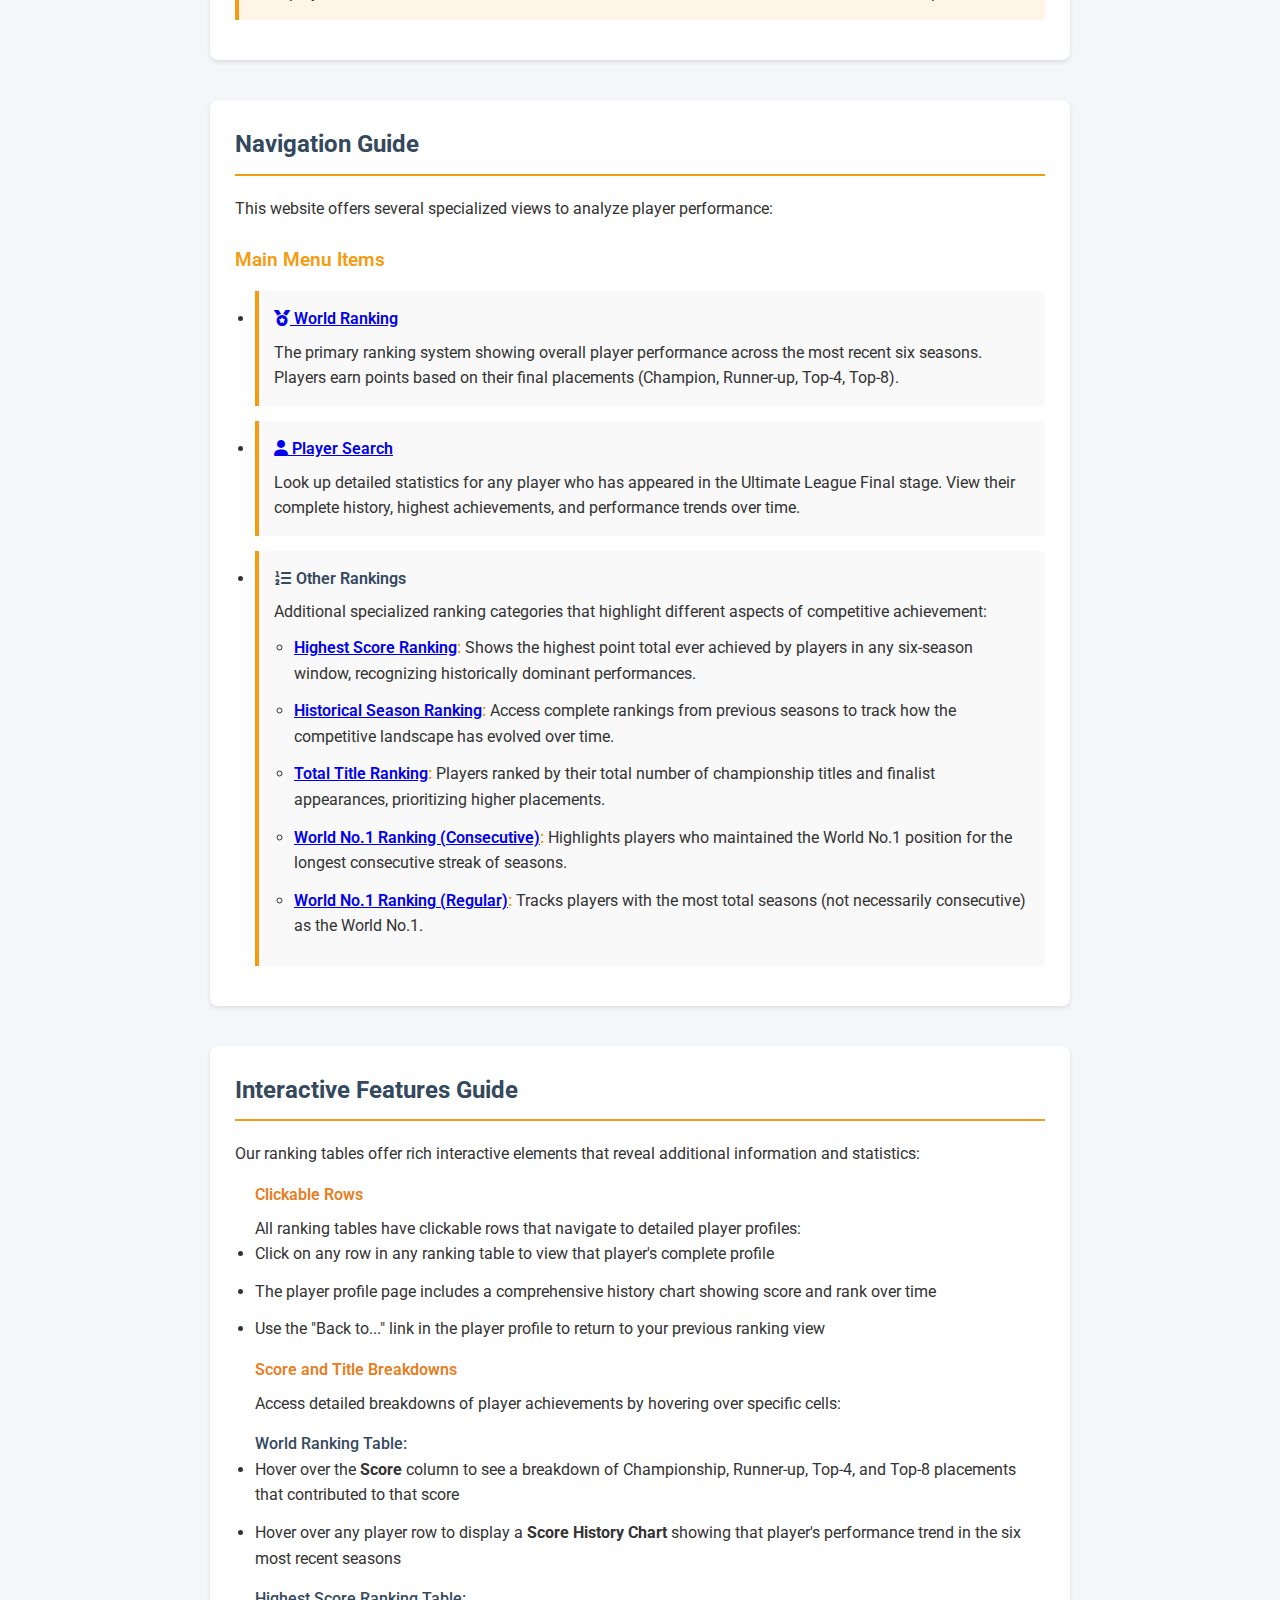
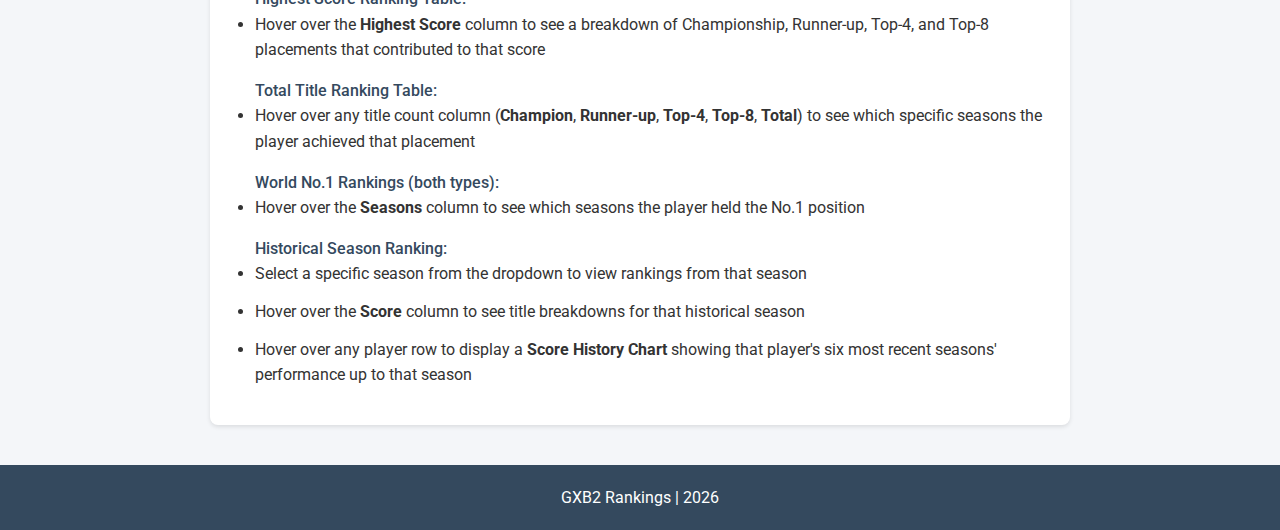
==== commit 5e8162a4: "Better viewing experience for mobile phones" ====
--- a/index.html
+++ b/index.html
@@ -84,6 +84,9 @@
     <!-- Top Navigation Menu -->
     <nav class="nav-container">
         <div class="navbar">
+            <div class="menu-toggle">
+                <i class="fas fa-bars"></i>
+            </div>
             <ul class="nav-menu">
                 <li class="nav-item">
                     <a href="index.html" class="nav-link active">
@@ -118,9 +121,6 @@
                     </a>
                 </li>
             </ul>
-            <div class="menu-toggle">
-                <i class="fas fa-bars"></i>
-            </div>
         </div>
     </nav>
 
--- a/css/styles.css
+++ b/css/styles.css
@@ -983,3 +983,150 @@
     transform: translateY(-2px);
     box-shadow: 0 2px 5px rgba(0, 0, 0, 0.05);
 }
+
+/* Mobile Navigation - Side Menu for Small Screens */
+@media screen and (max-width: 768px) {
+    /* Hide the regular horizontal navigation on small screens */
+    .navbar {
+        padding: 0;
+    }
+    
+    .nav-menu {
+        display: flex;
+        flex-direction: column;
+        position: fixed;
+        left: -80%;
+        top: 0;
+        width: 80%;
+        height: 100vh;
+        background-color: #2c3e50;
+        box-shadow: 0 0 10px rgba(0, 0, 0, 0.5);
+        transition: all 0.3s ease;
+        z-index: 1000;
+        overflow-y: auto;
+        padding: 50px 0 20px 0;
+    }
+    
+    .nav-menu.active {
+        left: 0;
+    }
+    
+    .nav-item {
+        width: 100%;
+        margin: 0;
+        border-bottom: 1px solid rgba(255, 255, 255, 0.1);
+    }
+    
+    .nav-link {
+        padding: 10px 15px;
+        width: 100%;
+        display: flex;
+        align-items: center;
+        border-bottom: none !important;
+    }
+    
+    .nav-icon {
+        margin-right: 10px;
+        width: 20px;
+        text-align: center;
+    }
+    
+    /* Menu hamburger button */
+    .menu-toggle {
+        display: block;
+        position: fixed;
+        top: 15px;
+        left: 15px;
+        z-index: 1001;
+        background-color: #3498db; /* Blue button - visible against white/dark backgrounds */
+        color: white;
+        border: none;
+        border-radius: 4px;
+        padding: 7px 10px;
+        cursor: pointer;
+        box-shadow: 0 2px 5px rgba(0, 0, 0, 0.2);
+    }
+    
+    .menu-toggle i {
+        font-size: 20px;
+    }
+    
+    /* Dropdown menu styles for mobile */
+    .dropdown-menu {
+        position: static;
+        max-height: 0;
+        overflow: hidden;
+        width: 100%;
+        opacity: 1;
+        transform: none;
+        box-shadow: none;
+        padding: 0;
+        margin: 0;
+        transition: max-height 0.3s ease;
+        background-color: #34495e; /* Darker than parent menu for contrast */
+    }
+    
+    .dropdown.show .dropdown-menu {
+        max-height: 300px; /* Allow space for dropdown to expand */
+        padding: 5px 0;
+    }
+    
+    .dropdown-item {
+        padding: 8px 15px 8px 45px; /* Extra padding on left to indent */
+        border-bottom: 1px solid rgba(255, 255, 255, 0.05);
+        font-size: 14px;
+    }
+    
+    /* Close button inside the menu */
+    .menu-close {
+        position: absolute;
+        top: 10px;
+        right: 10px;
+        background: none;
+        border: none;
+        color: white;
+        font-size: 18px;
+        cursor: pointer;
+    }
+    
+    /* Overlay when menu is open */
+    .menu-overlay {
+        position: fixed;
+        top: 0;
+        left: 0;
+        width: 100%;
+        height: 100%;
+        background-color: rgba(0, 0, 0, 0.5);
+        z-index: 999;
+        display: none;
+    }
+    
+    .menu-overlay.active {
+        display: block;
+    }
+    
+    /* Adjust header to account for menu button */
+    header .container {
+        padding-left: 50px;
+    }
+    
+    /* Fix dropdown toggle arrows */
+    .dropdown-toggle::after {
+        position: absolute;
+        right: 15px;
+        top: 50%;
+        transform: translateY(-50%);
+    }
+}
+
+/* Desktop Navigation - Only show horizontal menu on larger screens */
+@media screen and (min-width: 769px) {
+    .menu-toggle, .menu-close, .menu-overlay {
+        display: none;
+    }
+    
+    .nav-menu {
+        display: flex;
+        flex-direction: row;
+    }
+}
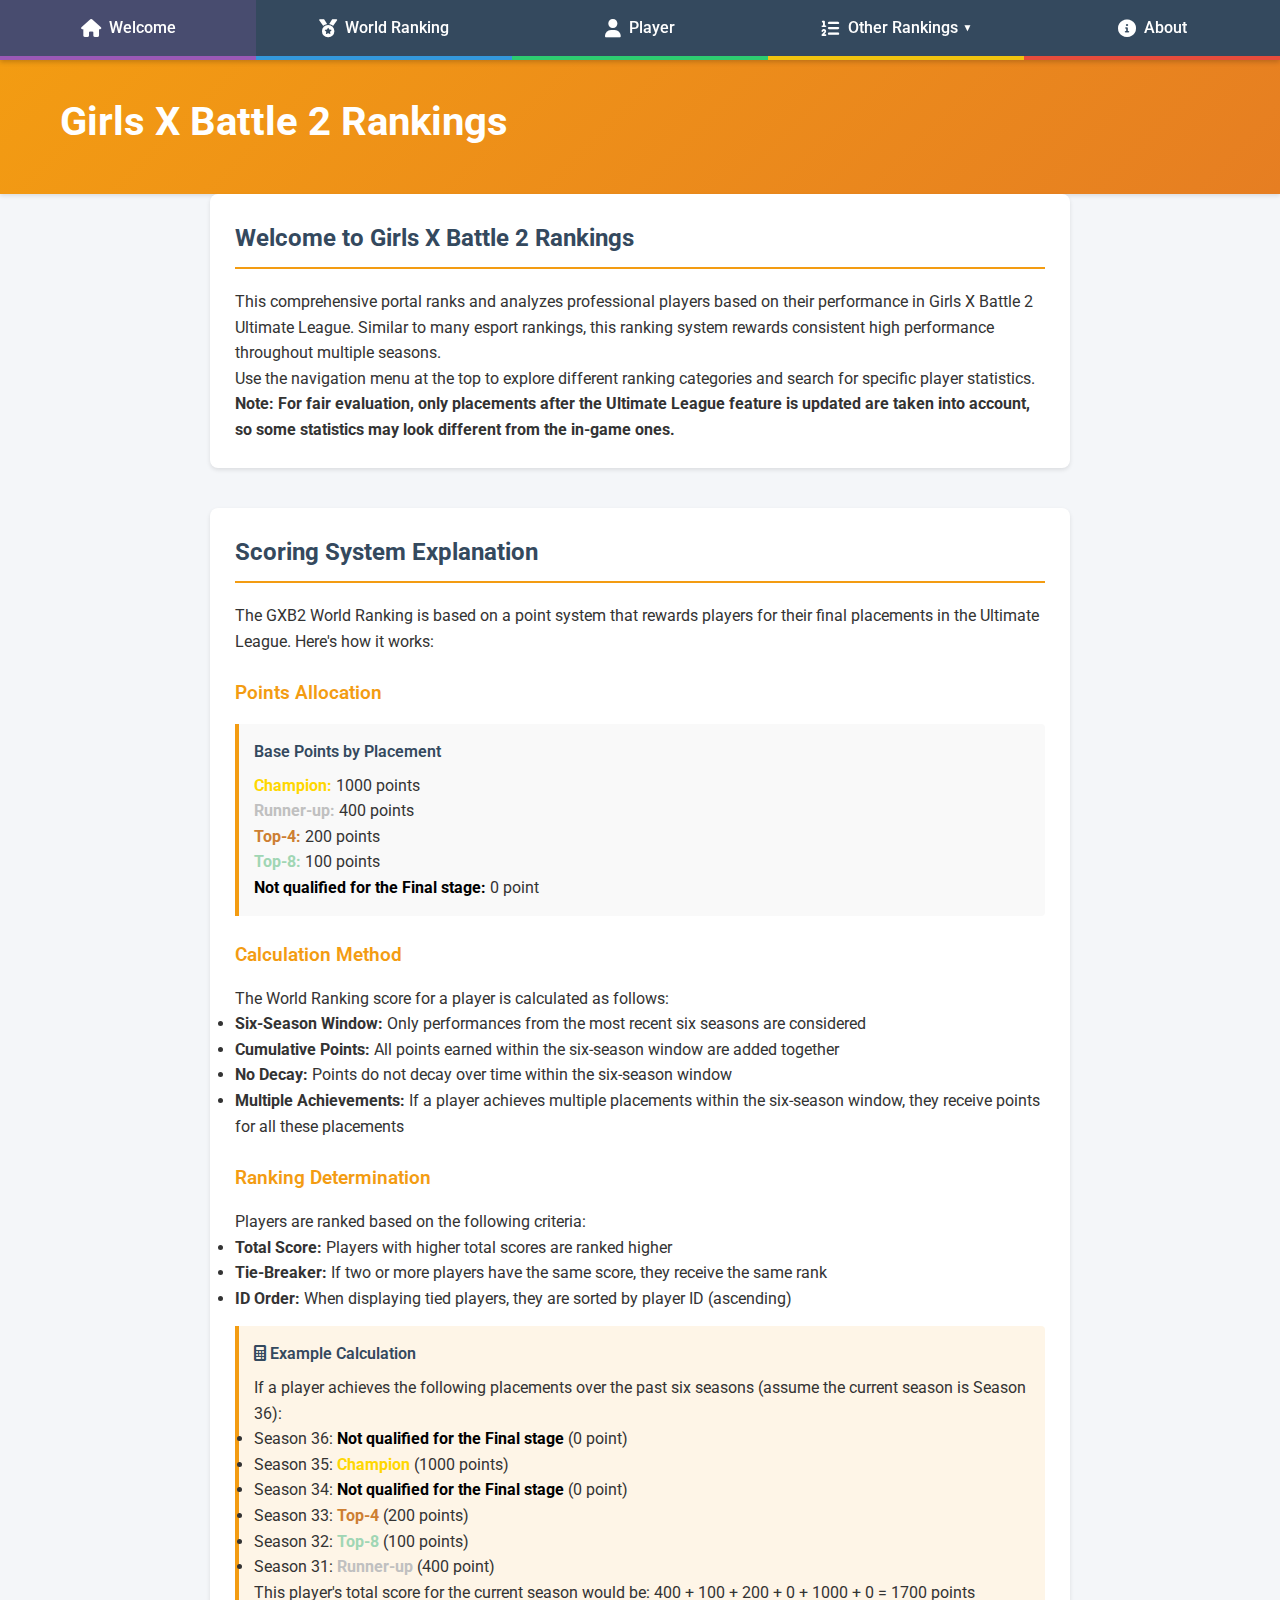
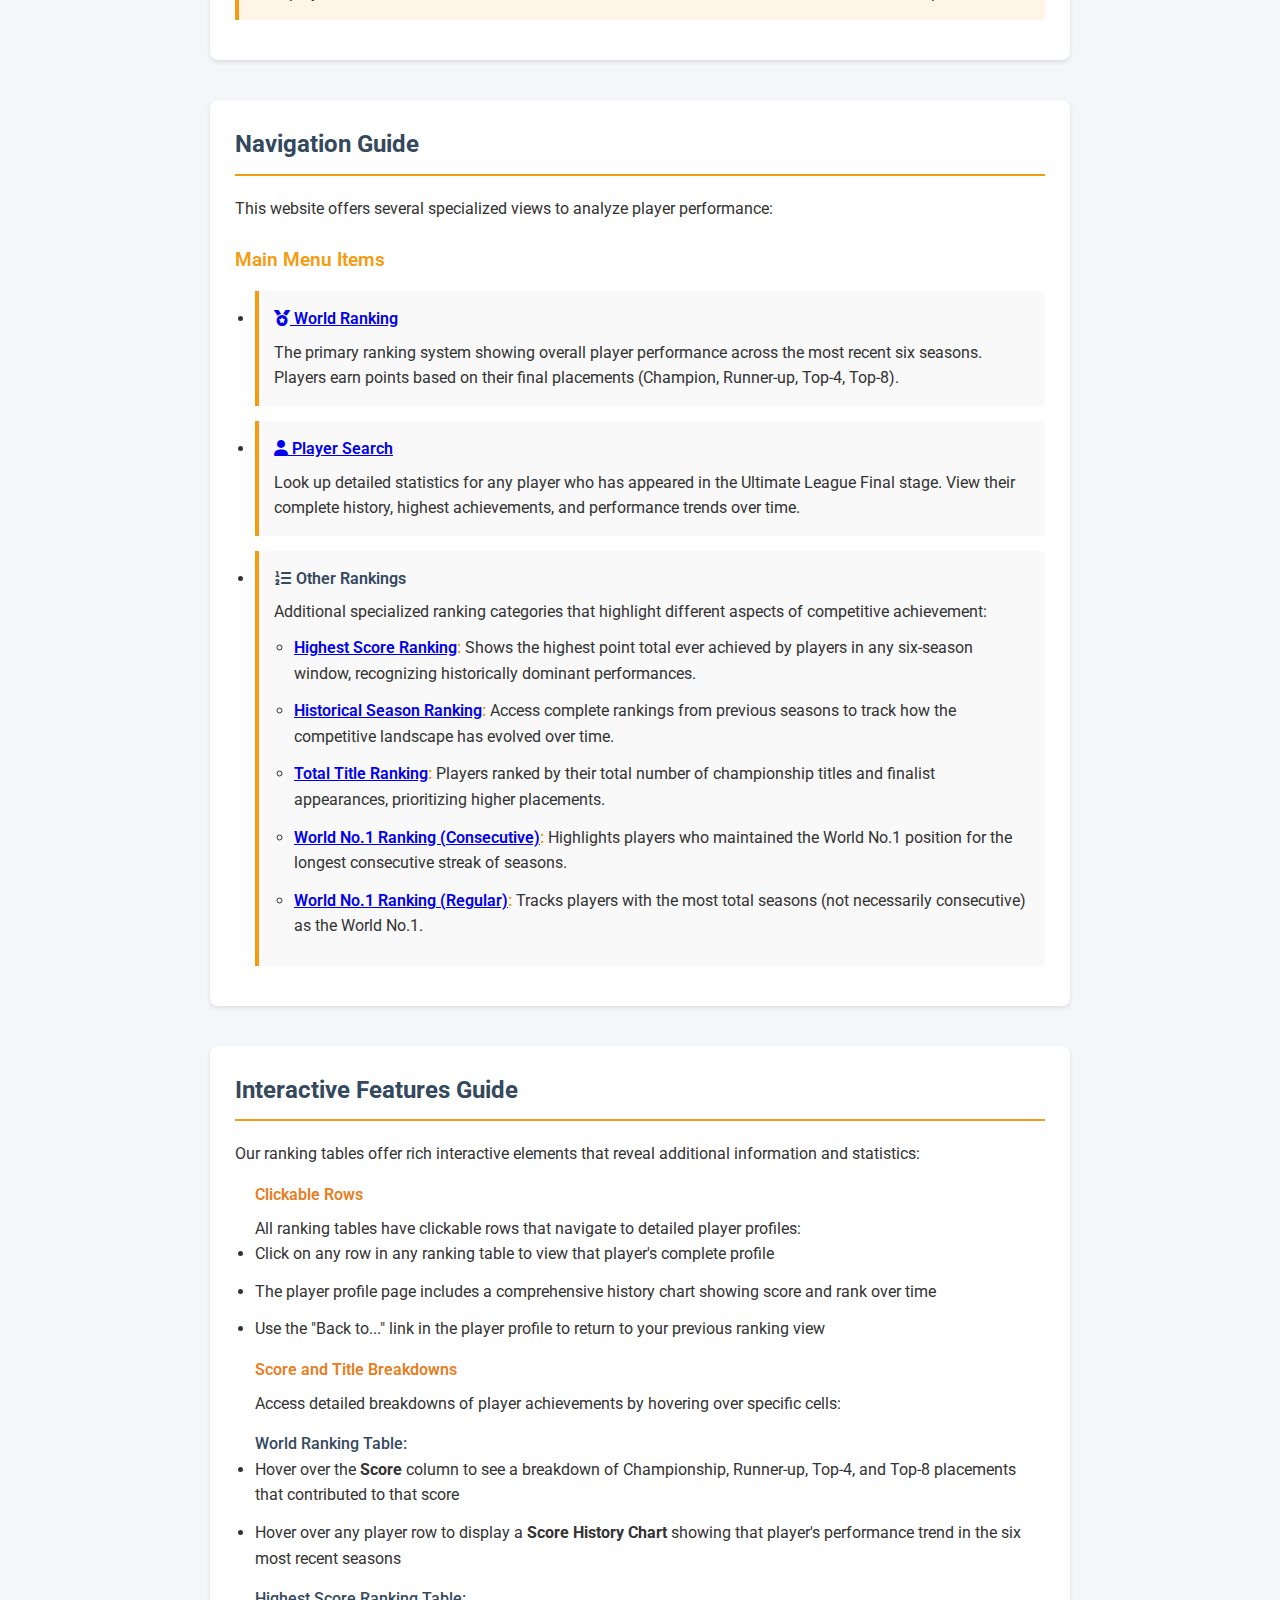
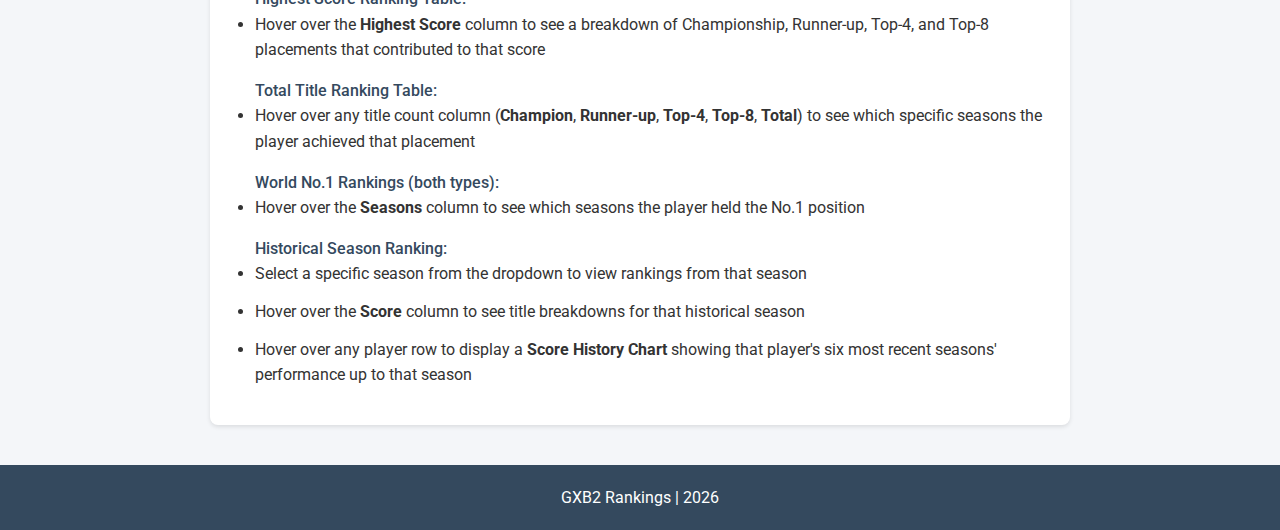
==== commit 1638a269: "Better viewing experience for mobile phones" ====
--- a/index.html
+++ b/index.html
@@ -84,6 +84,7 @@
     <!-- Top Navigation Menu -->
     <nav class="nav-container">
         <div class="navbar">
+            <!-- Add hamburger toggle button -->
             <div class="menu-toggle">
                 <i class="fas fa-bars"></i>
             </div>
--- a/css/styles.css
+++ b/css/styles.css
@@ -986,110 +986,109 @@
 
 /* Mobile Navigation - Side Menu for Small Screens */
 @media screen and (max-width: 768px) {
-    /* Hide the regular horizontal navigation on small screens */
-    .navbar {
-        padding: 0;
-    }
-    
-    .nav-menu {
-        display: flex;
-        flex-direction: column;
+    /* Container for the side menu */
+    .nav-container {
         position: fixed;
-        left: -80%;
+        width: 100%;
         top: 0;
-        width: 80%;
-        height: 100vh;
-        background-color: #2c3e50;
-        box-shadow: 0 0 10px rgba(0, 0, 0, 0.5);
-        transition: all 0.3s ease;
+        left: 0;
         z-index: 1000;
-        overflow-y: auto;
-        padding: 50px 0 20px 0;
-    }
-    
-    .nav-menu.active {
-        left: 0;
-    }
-    
-    .nav-item {
-        width: 100%;
-        margin: 0;
-        border-bottom: 1px solid rgba(255, 255, 255, 0.1);
-    }
-    
-    .nav-link {
-        padding: 10px 15px;
-        width: 100%;
-        display: flex;
-        align-items: center;
-        border-bottom: none !important;
-    }
-    
-    .nav-icon {
-        margin-right: 10px;
-        width: 20px;
-        text-align: center;
-    }
-    
-    /* Menu hamburger button */
+        background-color: transparent;
+    }
+    
+    /* Hamburger menu button */
     .menu-toggle {
         display: block;
         position: fixed;
-        top: 15px;
-        left: 15px;
+        top: 10px;
+        left: 10px;
+        padding: 8px 12px;
+        background-color: #3498db;
+        color: #ffffff;
+        border-radius: 5px;
+        box-shadow: 0 2px 5px rgba(0,0,0,0.2);
+        z-index: 1002;
+        cursor: pointer;
+    }
+    
+    /* Hide regular menu by default */
+    .navbar {
+        width: 100%;
+        padding: 0;
+    }
+    
+    /* Style the side menu */
+    .nav-menu {
+        position: fixed;
+        top: 0;
+        left: -80%;
+        width: 80%;
+        height: 100%;
+        background-color: #2c3e50;
+        display: flex;
+        flex-direction: column;
+        padding: 60px 0 20px 0;
+        overflow-y: auto;
+        transition: left 0.3s ease;
         z-index: 1001;
-        background-color: #3498db; /* Blue button - visible against white/dark backgrounds */
-        color: white;
-        border: none;
-        border-radius: 4px;
-        padding: 7px 10px;
-        cursor: pointer;
-        box-shadow: 0 2px 5px rgba(0, 0, 0, 0.2);
-    }
-    
-    .menu-toggle i {
-        font-size: 20px;
-    }
-    
-    /* Dropdown menu styles for mobile */
+        box-shadow: 3px 0 10px rgba(0,0,0,0.2);
+    }
+    
+    /* When menu is active, show it */
+    .nav-menu.active {
+        left: 0;
+    }
+    
+    /* Style menu items for mobile */
+    .nav-item {
+        width: 100%;
+        margin: 0;
+        border-bottom: 1px solid rgba(255, 255, 255, 0.1);
+    }
+    
+    /* Remove bottom borders from nav links for mobile */
+    .nav-item .nav-link {
+        border-bottom: none !important;
+        padding: 15px 20px;
+        width: 100%;
+        display: flex;
+        align-items: center;
+    }
+    
+    /* Mobile dropdown styles */
     .dropdown-menu {
         position: static;
+        box-shadow: none;
         max-height: 0;
         overflow: hidden;
         width: 100%;
-        opacity: 1;
-        transform: none;
-        box-shadow: none;
+        transition: max-height 0.3s ease;
+        margin: 0;
         padding: 0;
-        margin: 0;
-        transition: max-height 0.3s ease;
-        background-color: #34495e; /* Darker than parent menu for contrast */
     }
     
     .dropdown.show .dropdown-menu {
-        max-height: 300px; /* Allow space for dropdown to expand */
+        max-height: 300px;
         padding: 5px 0;
     }
     
     .dropdown-item {
-        padding: 8px 15px 8px 45px; /* Extra padding on left to indent */
-        border-bottom: 1px solid rgba(255, 255, 255, 0.05);
-        font-size: 14px;
-    }
-    
-    /* Close button inside the menu */
+        padding-left: 40px;
+    }
+    
+    /* Close button inside mobile menu */
     .menu-close {
         position: absolute;
         top: 10px;
         right: 10px;
-        background: none;
+        background-color: transparent;
         border: none;
         color: white;
-        font-size: 18px;
+        font-size: 20px;
         cursor: pointer;
     }
     
-    /* Overlay when menu is open */
+    /* Overlay when mobile menu is open */
     .menu-overlay {
         position: fixed;
         top: 0;
@@ -1097,7 +1096,7 @@
         width: 100%;
         height: 100%;
         background-color: rgba(0, 0, 0, 0.5);
-        z-index: 999;
+        z-index: 1000;
         display: none;
     }
     
@@ -1105,21 +1104,13 @@
         display: block;
     }
     
-    /* Adjust header to account for menu button */
+    /* Fix header to account for hamburger menu */
     header .container {
         padding-left: 50px;
     }
-    
-    /* Fix dropdown toggle arrows */
-    .dropdown-toggle::after {
-        position: absolute;
-        right: 15px;
-        top: 50%;
-        transform: translateY(-50%);
-    }
-}
-
-/* Desktop Navigation - Only show horizontal menu on larger screens */
+}
+
+/* Desktop Navigation */
 @media screen and (min-width: 769px) {
     .menu-toggle, .menu-close, .menu-overlay {
         display: none;
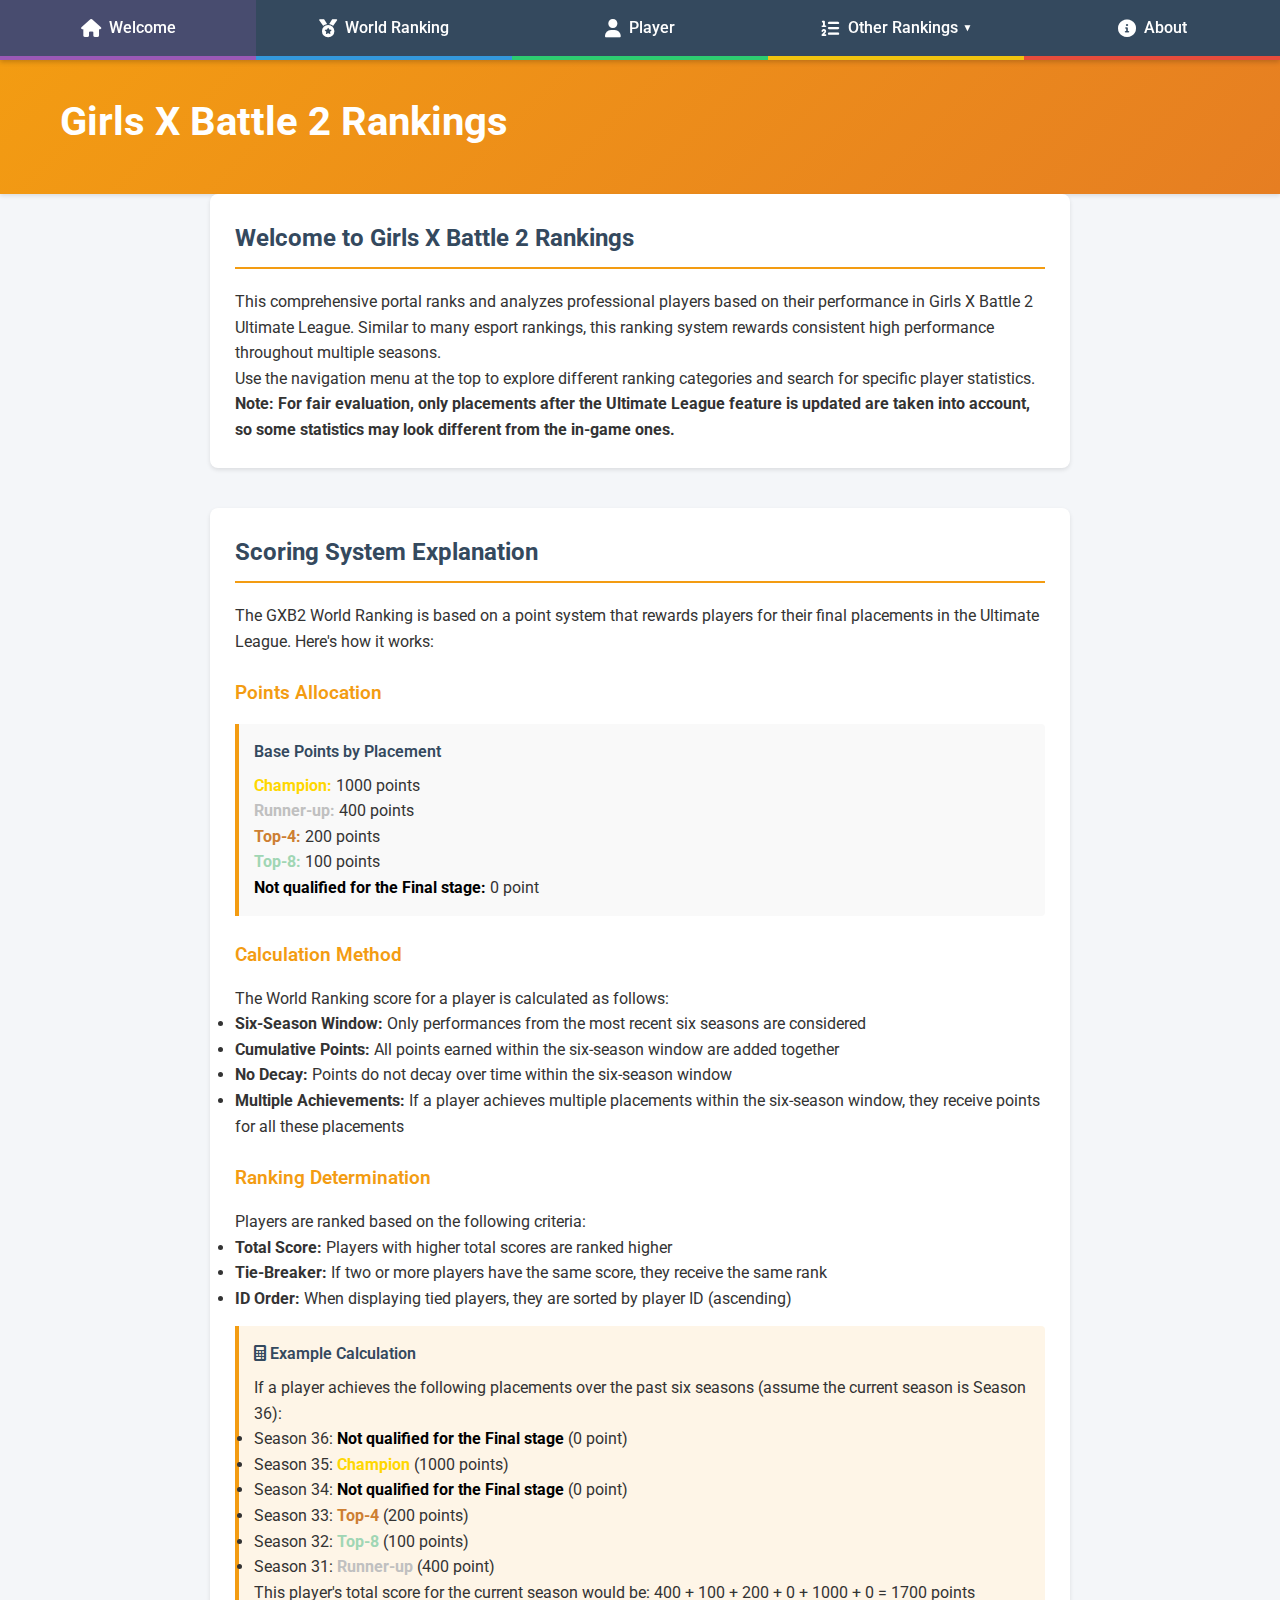
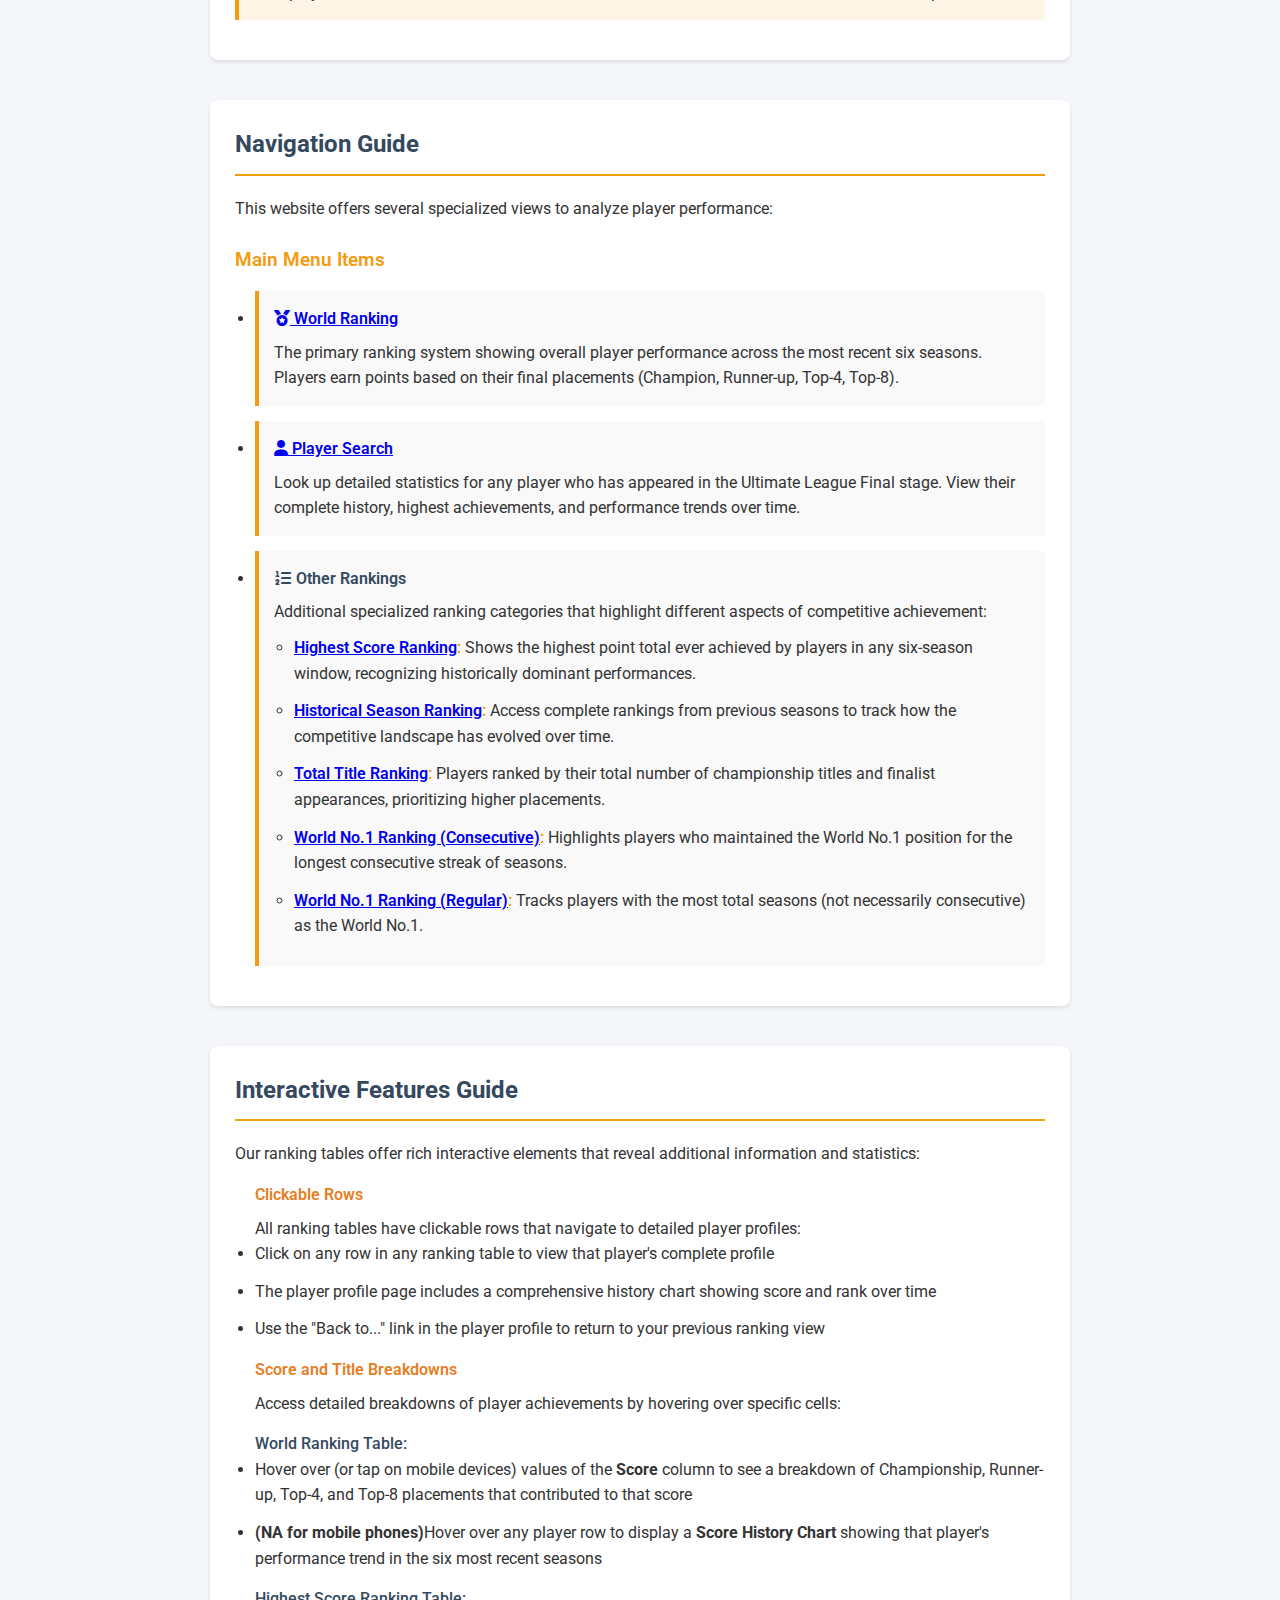
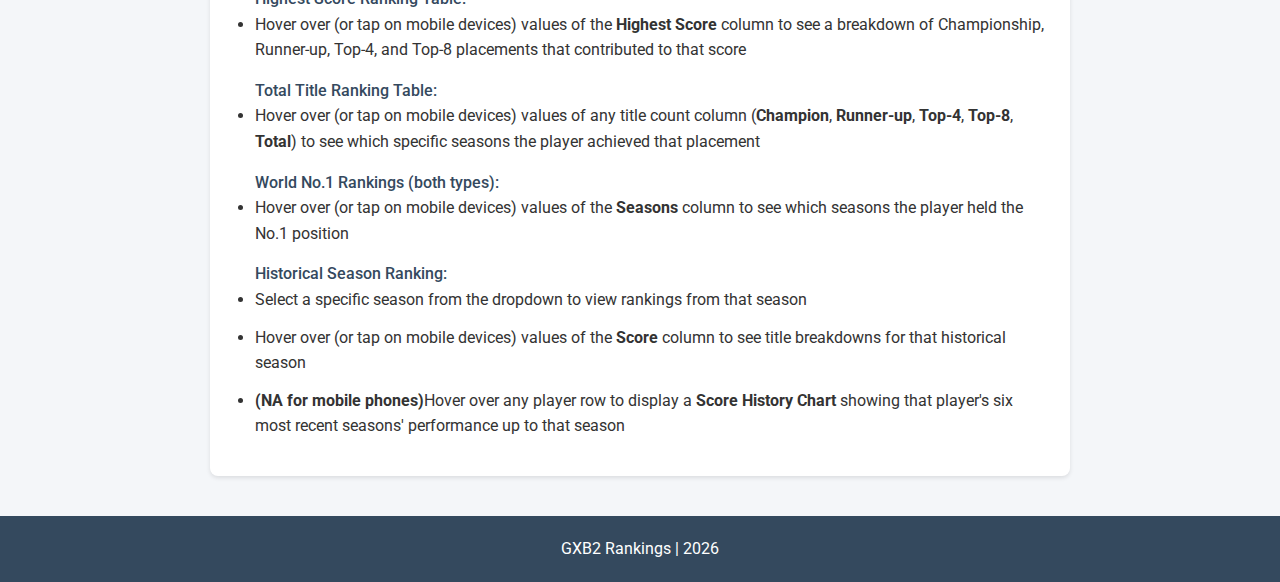
==== commit a580d98c: "Better viewing experience for mobile phones" ====
--- a/index.html
+++ b/index.html
@@ -84,7 +84,7 @@
     <!-- Top Navigation Menu -->
     <nav class="nav-container">
         <div class="navbar">
-            <!-- Add hamburger toggle button -->
+            <!-- Add hamburger toggle button - ONLY ONE INSTANCE -->
             <div class="menu-toggle">
                 <i class="fas fa-bars"></i>
             </div>
@@ -246,22 +246,22 @@
                     <p>Access detailed breakdowns of player achievements by hovering over specific cells:</p>
                     
                     <span class="table-type">World Ranking Table:</span>
-                        <li>Hover over the <strong>Score</strong> column to see a breakdown of Championship, Runner-up, Top-4, and Top-8 placements that contributed to that score</li>
-                        <li>Hover over any player row to display a <strong>Score History Chart</strong> showing that player's performance trend in the six most recent seasons</li>
+                        <li>Hover over (or tap on mobile devices) values of the <strong>Score</strong> column to see a breakdown of Championship, Runner-up, Top-4, and Top-8 placements that contributed to that score</li>
+                        <li><strong>(NA for mobile phones)</strong>Hover over any player row to display a <strong>Score History Chart</strong> showing that player's performance trend in the six most recent seasons</li>
                     
                     <span class="table-type">Highest Score Ranking Table:</span>
-                        <li>Hover over the <strong>Highest Score</strong> column to see a breakdown of Championship, Runner-up, Top-4, and Top-8 placements that contributed to that score</li>
+                        <li>Hover over (or tap on mobile devices) values of the <strong>Highest Score</strong> column to see a breakdown of Championship, Runner-up, Top-4, and Top-8 placements that contributed to that score</li>
                     
                     <span class="table-type">Total Title Ranking Table:</span>
-                        <li>Hover over any title count column (<strong>Champion</strong>, <strong>Runner-up</strong>, <strong>Top-4</strong>, <strong>Top-8</strong>, <strong>Total</strong>) to see which specific seasons the player achieved that placement</li>
+                        <li>Hover over (or tap on mobile devices) values of any title count column (<strong>Champion</strong>, <strong>Runner-up</strong>, <strong>Top-4</strong>, <strong>Top-8</strong>, <strong>Total</strong>) to see which specific seasons the player achieved that placement</li>
                     
                     <span class="table-type">World No.1 Rankings (both types):</span>
-                        <li>Hover over the <strong>Seasons</strong> column to see which seasons the player held the No.1 position</li>
+                        <li>Hover over (or tap on mobile devices) values of the <strong>Seasons</strong> column to see which seasons the player held the No.1 position</li>
                     
                     <span class="table-type">Historical Season Ranking:</span>
                         <li>Select a specific season from the dropdown to view rankings from that season</li>
-                        <li>Hover over the <strong>Score</strong> column to see title breakdowns for that historical season</li>
-                        <li>Hover over any player row to display a <strong>Score History Chart</strong> showing that player's six most recent seasons' performance up to that season</li>
+                        <li>Hover over (or tap on mobile devices) values of the <strong>Score</strong> column to see title breakdowns for that historical season</li>
+                        <li><strong>(NA for mobile phones)</strong>Hover over any player row to display a <strong>Score History Chart</strong> showing that player's six most recent seasons' performance up to that season</li>
                 </div>
             </section>
         </main>
--- a/css/styles.css
+++ b/css/styles.css
@@ -925,13 +925,9 @@
 }
 
 @media (max-width: 576px) {
-    .total-title-table th:nth-child(4),
     .total-title-table td:nth-child(4),
-    .total-title-table th:nth-child(5),
     .total-title-table td:nth-child(5),
-    .total-title-table th:nth-child(6),
     .total-title-table td:nth-child(6),
-    .total-title-table th:nth-child(7),
     .total-title-table td:nth-child(7) {
         display: none; /* Hide individual title counts on very small screens */
     }
@@ -996,17 +992,16 @@
         background-color: transparent;
     }
     
-    /* Hamburger menu button */
+    /* Hamburger menu button - updated to remove background & make dark grey */
     .menu-toggle {
         display: block;
         position: fixed;
         top: 10px;
-        left: 10px;
+        right: 10px;
         padding: 8px 12px;
-        background-color: #3498db;
-        color: #ffffff;
+        background-color: transparent;
+        color: #6a6a6a; /* Dark grey color for the icon */
         border-radius: 5px;
-        box-shadow: 0 2px 5px rgba(0,0,0,0.2);
         z-index: 1002;
         cursor: pointer;
     }
@@ -1020,14 +1015,14 @@
     /* Style the side menu */
     .nav-menu {
         position: fixed;
-        top: 0;
+        top: 10px;
         left: -80%;
         width: 80%;
-        height: 100%;
+        height: 50vh;
         background-color: #2c3e50;
         display: flex;
         flex-direction: column;
-        padding: 60px 0 20px 0;
+        padding:0;
         overflow-y: auto;
         transition: left 0.3s ease;
         z-index: 1001;
@@ -1039,17 +1034,18 @@
         left: 0;
     }
     
-    /* Style menu items for mobile */
+    /* Style menu items for mobile - updated to remove padding */
     .nav-item {
         width: 100%;
         margin: 0;
+        padding: 10px 0;
         border-bottom: 1px solid rgba(255, 255, 255, 0.1);
     }
     
     /* Remove bottom borders from nav links for mobile */
     .nav-item .nav-link {
         border-bottom: none !important;
-        padding: 15px 20px;
+        padding: 10px 10px;
         width: 100%;
         display: flex;
         align-items: center;
@@ -1069,11 +1065,14 @@
     
     .dropdown.show .dropdown-menu {
         max-height: 300px;
-        padding: 5px 0;
+        padding: 0; /* Remove padding */
     }
     
     .dropdown-item {
         padding-left: 40px;
+        padding-top: 0px;
+        padding-bottom: 0px;
+        padding-right: 15px;
     }
     
     /* Close button inside mobile menu */
@@ -1121,3 +1120,64 @@
         flex-direction: row;
     }
 }
+
+/* Mobile Responsive Tables */
+@media screen and (max-width: 768px) {
+    /* For all ranking tables except historical season */
+    .highest-score-table th:nth-child(2),
+    .highest-score-table td:nth-child(2),
+    .total-title-table th:nth-child(2),
+    .total-title-table td:nth-child(2),
+    .no1-table th:nth-child(2),
+    .no1-table td:nth-child(2) {
+        display: none; /* Hide the 2nd column (Player ID) */
+    }
+    
+    /* For total title table, also hide intermediate columns to only show rank, player info, and total */
+    .total-title-table th:nth-child(4),
+    .total-title-table td:nth-child(4),
+    .total-title-table th:nth-child(5),
+    .total-title-table td:nth-child(5),
+    .total-title-table th:nth-child(6),
+    .total-title-table td:nth-child(6),
+    .total-title-table th:nth-child(7),
+    .total-title-table td:nth-child(7) {
+        display: none; /* Hide the Champion, Runner-up, Top-4, and Top-8 columns */
+    }
+    
+    /* Set player image width to 100px on mobile */
+    .player-info img.player-img {
+        width: 100px;
+        height: auto;
+    }
+    
+    /* Adjust table for better mobile viewing */
+    .rankings-wrapper table {
+        table-layout: fixed;
+    }
+    
+    /* Adjust column widths for mobile */
+    .rankings-wrapper td:first-child {
+        width: 15%; /* Rank column */
+    }
+    
+    .rankings-wrapper td:nth-child(2):not(.highest-score-table td:nth-child(2), 
+                                         .total-title-table td:nth-child(2), 
+                                         .no1-table td:nth-child(2)) {
+        width: 35%; /* Player info column */
+        text-align: center;
+    }
+    
+    /* Special handling for last column (score/seasons/count) */
+    .highest-score-table td:last-child,
+    .total-title-table td:last-child,
+    .no1-table td:last-child {
+        width: 50%;
+        word-wrap: break-word;
+    }
+    
+    /* Make sure headers align with data cells */
+    .rankings-wrapper th {
+        width: auto;
+    }
+}
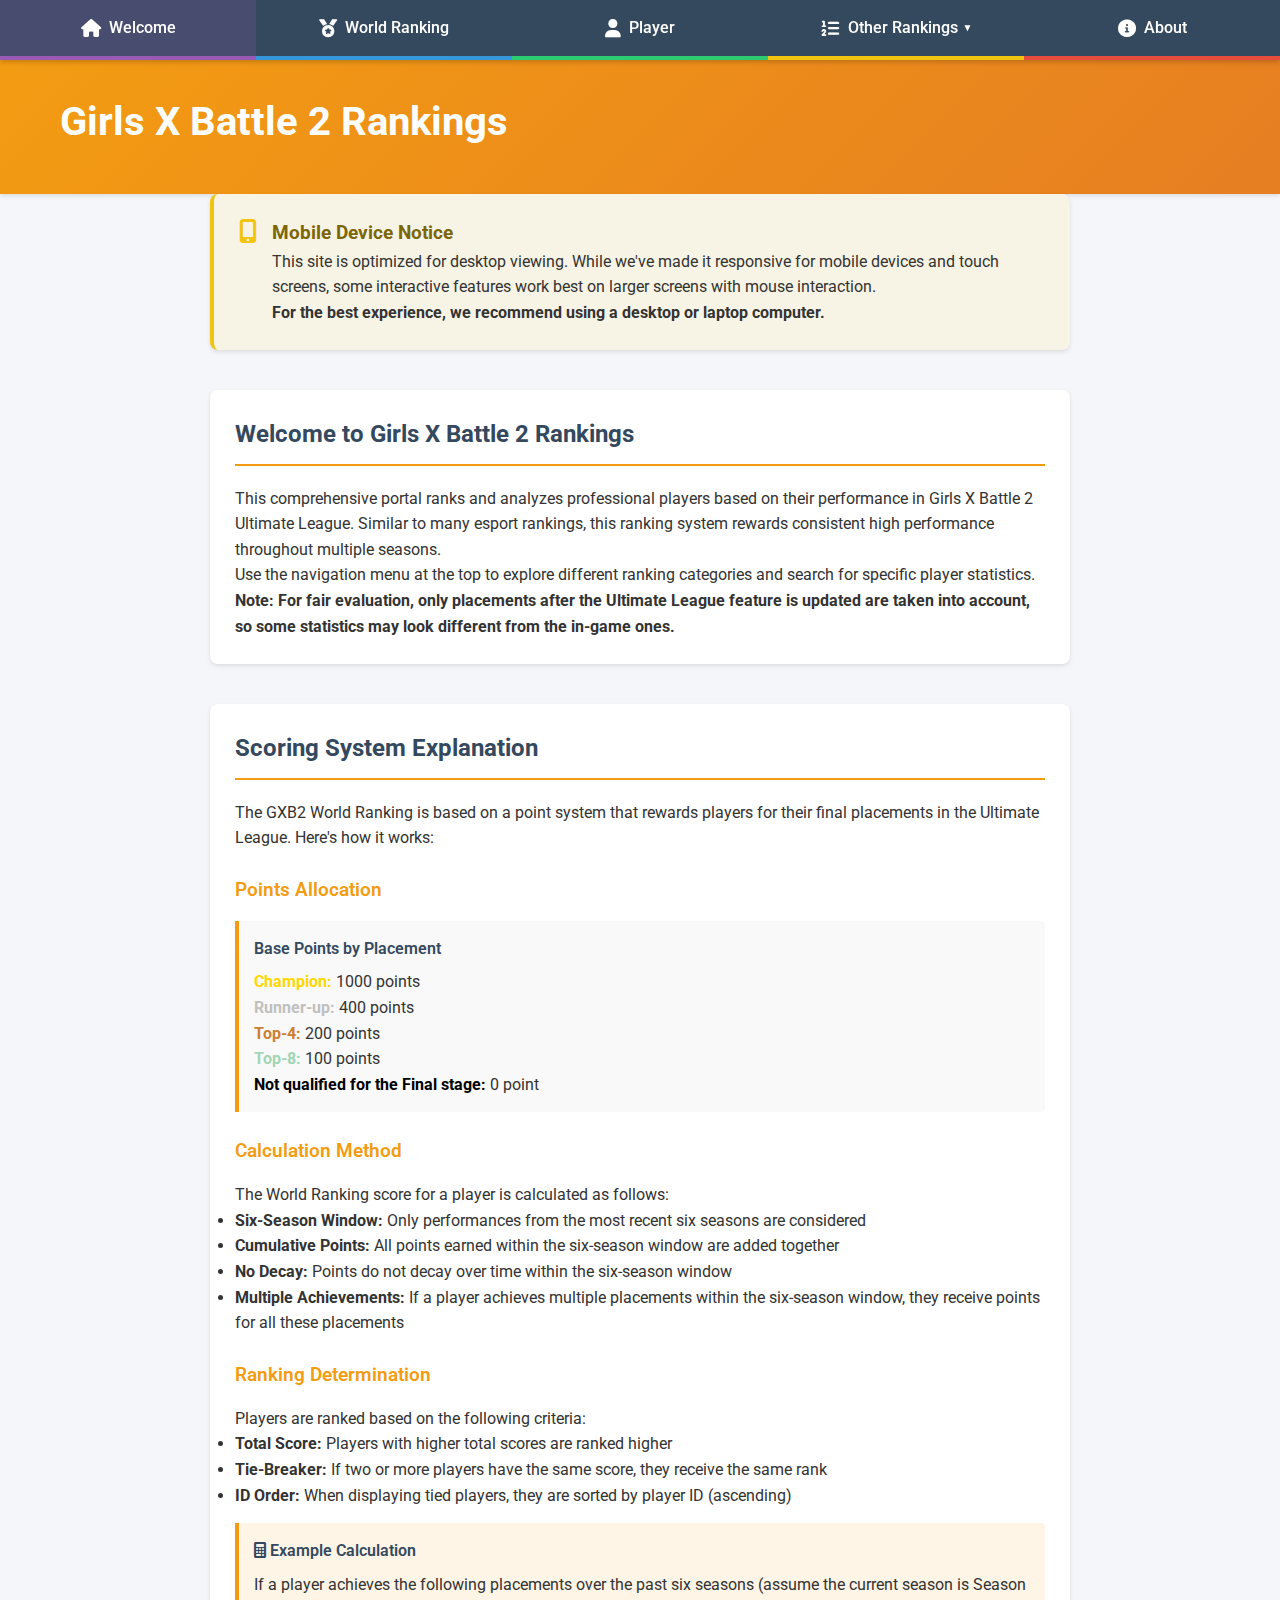
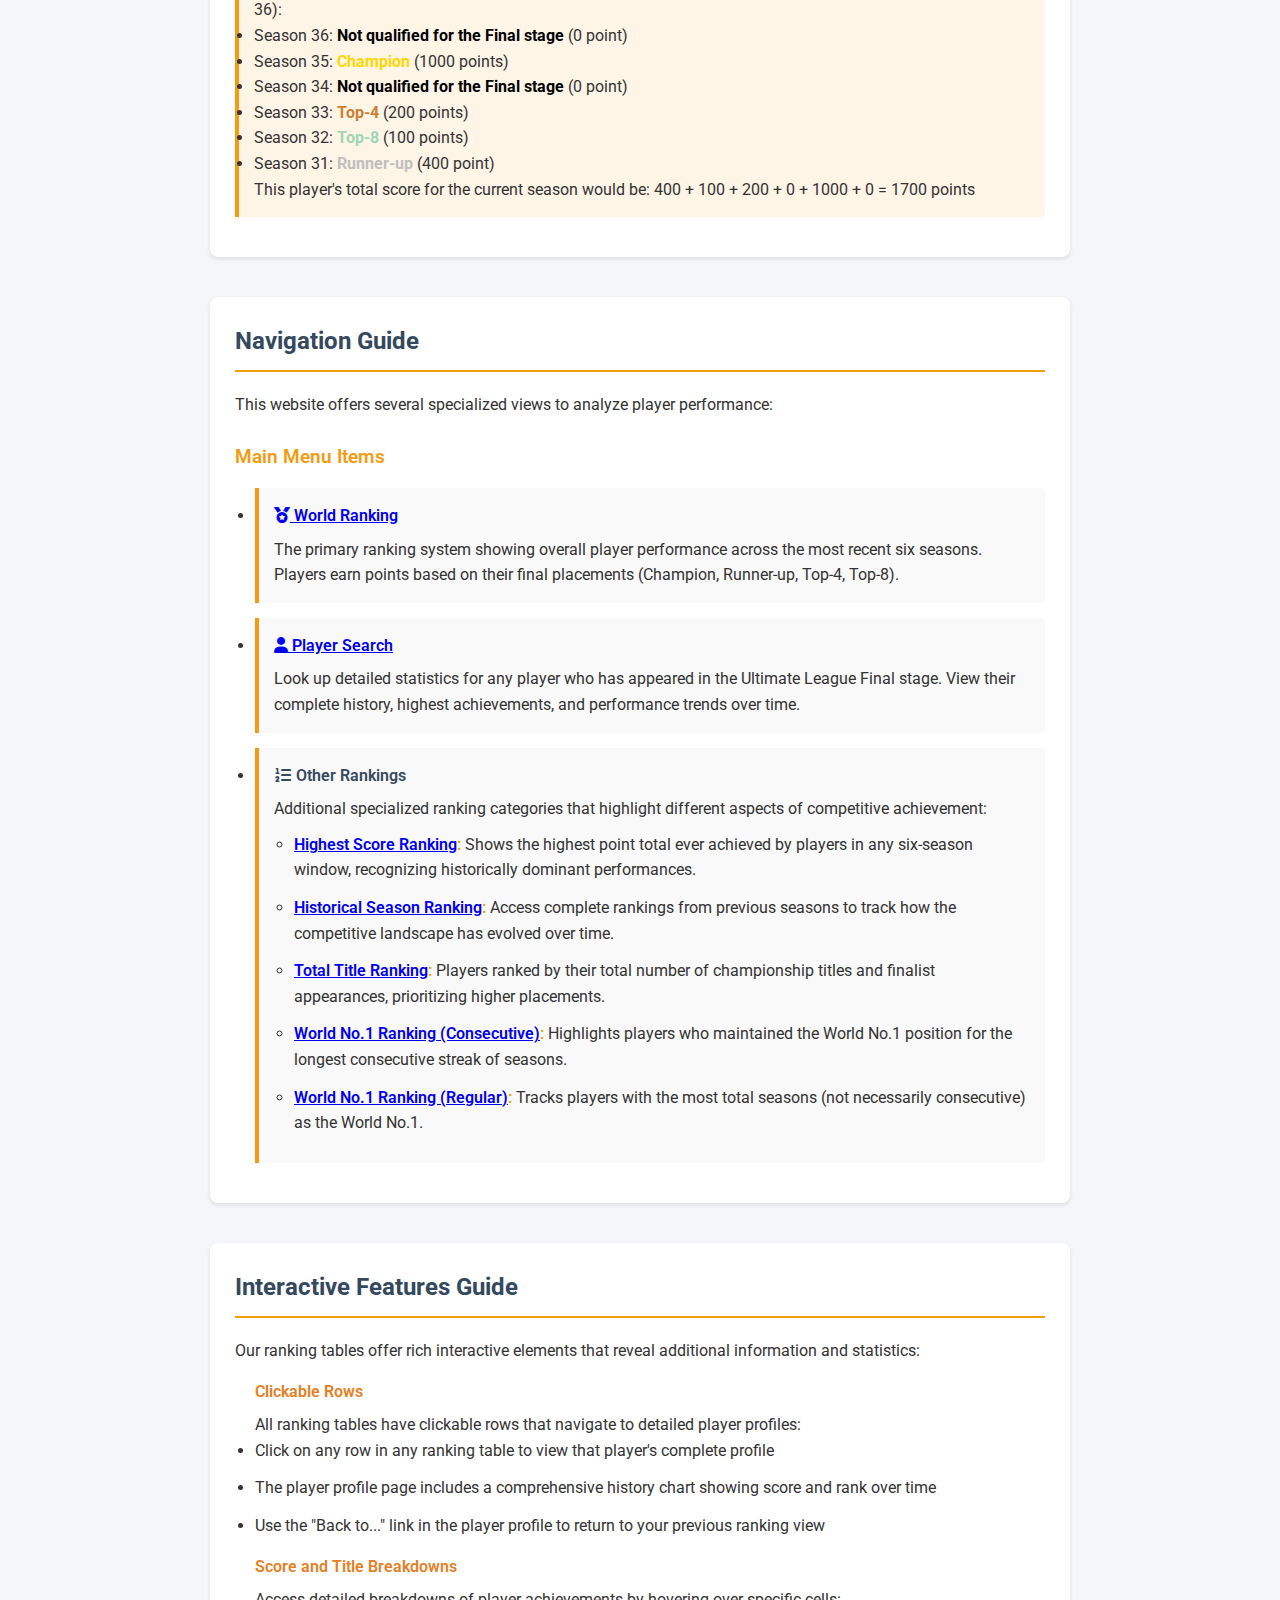
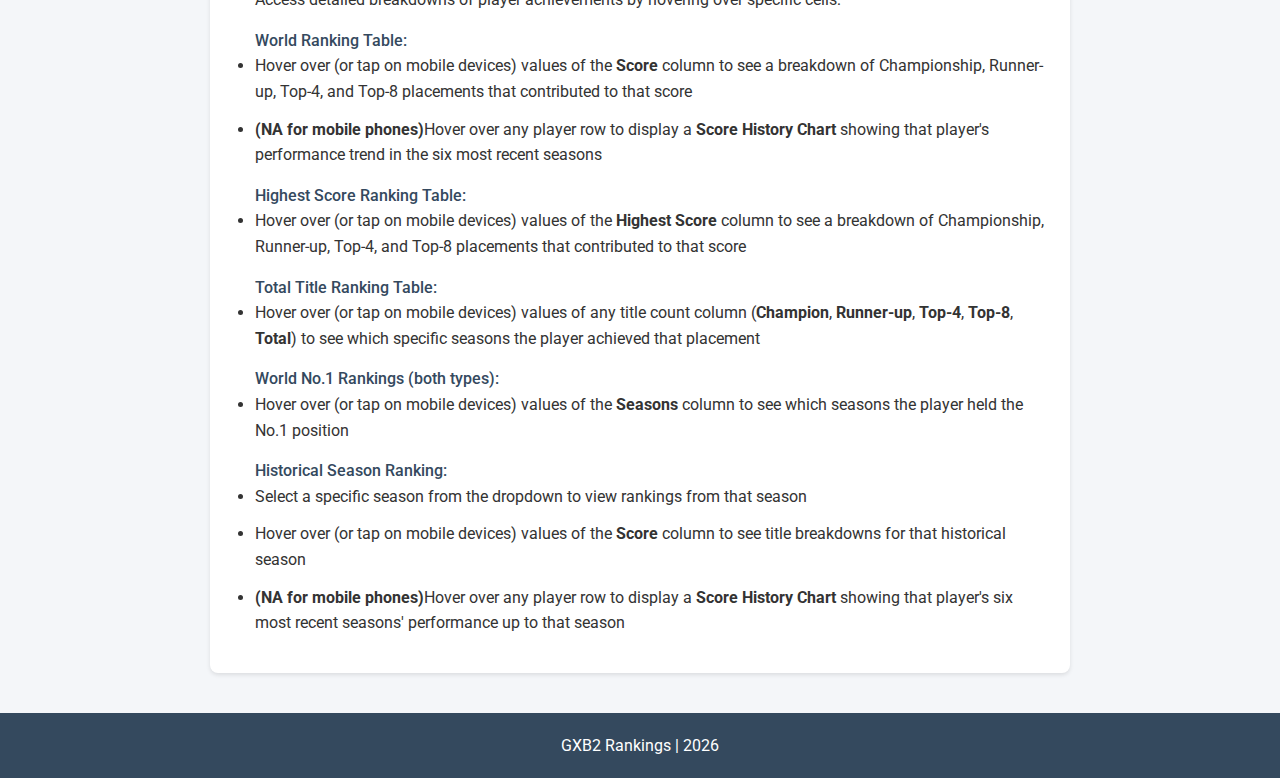
==== commit 3b4bf5d0: "Add Mobile Notice Banner" ====
--- a/index.html
+++ b/index.html
@@ -133,6 +133,17 @@
     
     <div class="page-container">
         <main class="container welcome-content">
+            <!-- Mobile Notice Banner -->
+            <div class="welcome-section" style="background-color: #f8f4e5; border-left: 4px solid #f1c40f;">
+                <div style="display: flex; align-items: flex-start;">
+                    <i class="fas fa-mobile-alt" style="font-size: 24px; margin-right: 15px; color: #f1c40f;"></i>
+                    <div>
+                        <h3 style="margin-top: 0; color: #7d6608;">Mobile Device Notice</h3>
+                        <p>This site is optimized for desktop viewing. While we've made it responsive for mobile devices and touch screens, some interactive features work best on larger screens with mouse interaction.</p>
+                        <p><strong>For the best experience, we recommend using a desktop or laptop computer.</strong></p>
+                    </div>
+                </div>
+            </div>
             <!-- Introduction Section -->
             <section class="welcome-section">
                 <h2 class="welcome-title">Welcome to Girls X Battle 2 Rankings</h2>
--- a/css/styles.css
+++ b/css/styles.css
@@ -199,223 +199,6 @@
     padding-left: 0;
 }
 
-/* Responsive adjustments for top menu */
-@media (max-width: 768px) {
-    .nav-menu {
-        flex-direction: column;
-        position: absolute;
-        top: 100%;
-        left: 0;
-        width: 100%;
-        background-color: var(--dark);
-        display: none;
-        box-shadow: 0 4px 8px rgba(0, 0, 0, 0.1);
-    }
-    
-    .nav-menu.active {
-        display: flex;
-    }
-    
-    .menu-toggle {
-        display: flex;
-        align-items: center;
-        justify-content: center;
-        position: absolute;
-        right: 20px;
-        top: 15px;
-    }
-    
-    .nav-item {
-        max-width: none;
-    }
-    
-    .dropdown-menu {
-        position: static;
-        width: 100%;
-        box-shadow: none;
-        background-color: rgba(0, 0, 0, 0.15);
-    }
-    
-    .dropdown-item {
-        padding-left: 30px;
-    }
-    
-    .nav-item:nth-child(1) .nav-link,
-    .nav-item:nth-child(2) .nav-link,
-    .nav-item:nth-child(3) .nav-link,
-    .nav-item:nth-child(4) .nav-link,
-    .nav-item:nth-child(5) .nav-link {
-        border-bottom: none;
-        border-left: 4px solid transparent;
-    }
-    
-    .nav-item:nth-child(1) .nav-link { border-left-color: #9b59b6; } /* Purple */
-    .nav-item:nth-child(2) .nav-link { border-left-color: #3498db; } /* Blue */
-    .nav-item:nth-child(3) .nav-link { border-left-color: #2ecc71; } /* Green */
-    .nav-item:nth-child(4) .nav-link { border-left-color: #f1c40f; } /* Yellow */
-    .nav-item:nth-child(5) .nav-link { border-left-color: #e74c3c; } /* Red */
-}
-
-/* Mobile Navigation - Fix for menu disappearing on small screens */
-@media screen and (max-width: 768px) {
-    .navbar {
-        flex-direction: column;
-        align-items: flex-start;
-    }
-    
-    .nav-menu {
-        display: none;
-        width: 100%;
-        flex-direction: column;
-        background-color: #2c3e50;
-        padding: 0;
-        margin: 0;
-    }
-    
-    .nav-menu.active {
-        display: flex;
-    }
-    
-    .nav-item {
-        width: 100%;
-        margin: 0;
-        text-align: center;
-    }
-    
-    .nav-link {
-        padding: 15px;
-        width: 100%;
-        display: block;
-        border-bottom: 1px solid rgba(255, 255, 255, 0.1);
-    }
-    
-    .dropdown-menu {
-        position: static;
-        background-color: #34495e;
-        width: 100%;
-        box-shadow: none;
-        max-height: none;
-        animation: none;
-    }
-    
-    .dropdown-item {
-        padding: 12px 15px;
-        text-align: center;
-    }
-    
-    .menu-toggle {
-        display: block;
-        cursor: pointer;
-        padding: 15px;
-        font-size: 24px;
-        color: white;
-        align-self: flex-end;
-        position: absolute;
-        right: 15px;
-        top: 10px;
-    }
-}
-
-@media (max-width: 768px) {
-    header h1 {
-        font-size: 2rem;
-    }
-    
-    .season-info {
-        flex-direction: column;
-        gap: 5px;
-    }
-    
-    #rankings-table th, 
-    #rankings-table td {
-        padding: 10px;
-    }
-    
-    .player-img {
-        width: 120px; /* Reduced from 120px to 40px (1/3) */
-    }
-
-    .nav-container {
-        width: 0;
-    }
-    
-    .nav-container.expanded {
-        width: 240px;
-    }
-    
-    .page-container {
-        padding-left: 0;
-    }
-    
-    .nav-menu {
-        position: fixed;
-        left: -100%;
-        top: 70px;
-        flex-direction: column;
-        background-color: var(--dark);
-        width: 100%;
-        text-align: center;
-        transition: 0.3s;
-        box-shadow: 0 10px 20px rgba(0, 0, 0, 0.1);
-    }
-    
-    .nav-menu.active {
-        left: 0;
-    }
-    
-    .nav-logo {
-        display: block;
-    }
-    
-    .hamburger {
-        display: block;
-    }
-    
-    .hamburger.active .hamburger-line:nth-child(2) {
-        opacity: 0;
-    }
-    
-    .hamburger.active .hamburger-line:nth-child(1) {
-        transform: translateY(8px) rotate(45deg);
-    }
-    
-    .hamburger.active .hamburger-line:nth-child(3) {
-        transform: translateY(-8px) rotate(-45deg);
-    }
-    
-    .dropdown-menu {
-        position: static;
-        display: none;
-        width: 100%;
-        box-shadow: none;
-        background-color: rgba(0, 0, 0, 0.1);
-    }
-    
-    .dropdown.active .dropdown-menu {
-        display: block;
-    }
-    
-    .dropdown-toggle::after {
-        content: '+';
-        margin-left: 5px;
-    }
-    
-    .dropdown.active .dropdown-toggle::after {
-        content: '-';
-    }
-}
-
-@media (max-width: 576px) {
-    #rankings-table th:nth-child(3), 
-    #rankings-table td:nth-child(3) {
-        display: none; /* Hide player ID on small screens */
-    }
-    
-    .player-img {
-        width: 100px;
-    }
-}
-
 /* Content area for placeholder pages */
 .page-content {
     padding: 30px 0;
@@ -541,106 +324,6 @@
     margin-top: 40px;
 }
 
-/* Responsive adjustments */
-@media (max-width: 768px) {
-    header h1 {
-        font-size: 2rem;
-    }
-    
-    .season-info {
-        flex-direction: column;
-        gap: 5px;
-    }
-    
-    #rankings-table th, 
-    #rankings-table td {
-        padding: 10px;
-    }
-    
-    .player-img {
-        width: 120px; /* Reduced from 120px to 40px (1/3) */
-    }
-
-    .nav-container {
-        width: 0;
-    }
-    
-    .nav-container.expanded {
-        width: 240px;
-    }
-    
-    .page-container {
-        padding-left: 0;
-    }
-    
-    .nav-menu {
-        position: fixed;
-        left: -100%;
-        top: 70px;
-        flex-direction: column;
-        background-color: var(--dark);
-        width: 100%;
-        text-align: center;
-        transition: 0.3s;
-        box-shadow: 0 10px 20px rgba(0, 0, 0, 0.1);
-    }
-    
-    .nav-menu.active {
-        left: 0;
-    }
-    
-    .nav-logo {
-        display: block;
-    }
-    
-    .hamburger {
-        display: block;
-    }
-    
-    .hamburger.active .hamburger-line:nth-child(2) {
-        opacity: 0;
-    }
-    
-    .hamburger.active .hamburger-line:nth-child(1) {
-        transform: translateY(8px) rotate(45deg);
-    }
-    
-    .hamburger.active .hamburger-line:nth-child(3) {
-        transform: translateY(-8px) rotate(-45deg);
-    }
-    
-    .dropdown-menu {
-        position: static;
-        display: none;
-        width: 100%;
-        box-shadow: none;
-        background-color: rgba(0, 0, 0, 0.1);
-    }
-    
-    .dropdown.active .dropdown-menu {
-        display: block;
-    }
-    
-    .dropdown-toggle::after {
-        content: '+';
-        margin-left: 5px;
-    }
-    
-    .dropdown.active .dropdown-toggle::after {
-        content: '-';
-    }
-}
-
-@media (max-width: 576px) {
-    #rankings-table th:nth-child(3), 
-    #rankings-table td:nth-child(3) {
-        display: none; /* Hide player ID on small screens */
-    }
-    
-    .player-img {
-        width: 100px;
-    }
-}
 
 /* Tooltip styling */
 .tooltip {
@@ -724,6 +407,20 @@
     z-index: 1000;
     transition: opacity 0.3s ease;
     border: 1px solid var(--border);
+    display: none; /* Hide by default */
+}
+
+/* Only show chart on screens wider than 2100px - for world ranking and historical pages */
+@media screen and (min-width: 2101px) {
+    .page-container .chart-container {
+        display: block;
+    }
+}
+
+/* Always show chart on player profile page regardless of screen width */
+.player-profile-container .chart-container,
+.chart-section .chart-container {
+    display: block !important; /* Use !important to override any conflicting rules */
 }
 
 .chart-container.hidden {
@@ -905,38 +602,6 @@
     width: 13%;
 }
 
-/* Responsive adjustments for total title table */
-@media (max-width: 992px) {
-    .total-title-table th,  
-    .total-title-table td {
-        padding: 10px 5px;
-        font-size: 0.9rem;
-    }
-    
-    #rankings-table.total-title-table .player-img {
-        width: 150px;
-    }
-}
-
-@media (max-width: 768px) {
-    #rankings-table.total-title-table .player-img {
-        width: 100px;
-    }
-}
-
-@media (max-width: 576px) {
-    .total-title-table td:nth-child(4),
-    .total-title-table td:nth-child(5),
-    .total-title-table td:nth-child(6),
-    .total-title-table td:nth-child(7) {
-        display: none; /* Hide individual title counts on very small screens */
-    }
-    
-    #rankings-table.total-title-table td:nth-child(2) {
-        font-size: 0.9rem;
-    }
-}
-
 /* Make highest score cell show a pointer cursor to indicate interactivity */
 .highest-score-cell {
     font-weight: 700;
@@ -980,9 +645,38 @@
     box-shadow: 0 2px 5px rgba(0, 0, 0, 0.05);
 }
 
+/* Desktop Navigation */
+@media screen and (min-width: 769px) {
+    .menu-toggle, .menu-close, .menu-overlay {
+        display: none;
+    }
+    
+    .nav-menu {
+        display: flex;
+        flex-direction: row;
+    }
+
+    /* Hide mobile-formatted content on desktop */
+    .mobile-title-breakdown {
+        display: none;
+    }
+    
+    /* Show desktop total count on desktop */
+    .desktop-total {
+        display: inline;
+    }
+    
+    /* Hide mobile-only column on desktop */
+    .mobile-only-column,
+    td:nth-child(9),
+    th:nth-child(9) {
+        display: none;
+    }
+}
+
 /* Mobile Navigation - Side Menu for Small Screens */
 @media screen and (max-width: 768px) {
-    /* Container for the side menu */
+    /* Navigation container and menu toggle */
     .nav-container {
         position: fixed;
         width: 100%;
@@ -992,7 +686,6 @@
         background-color: transparent;
     }
     
-    /* Hamburger menu button - updated to remove background & make dark grey */
     .menu-toggle {
         display: block;
         position: fixed;
@@ -1006,52 +699,69 @@
         cursor: pointer;
     }
     
-    /* Hide regular menu by default */
     .navbar {
         width: 100%;
         padding: 0;
-    }
-    
-    /* Style the side menu */
+        flex-direction: column;
+        align-items: flex-start;
+    }
+    
+    /* Side menu panel styling */
     .nav-menu {
         position: fixed;
         top: 10px;
-        left: -80%;
-        width: 80%;
-        height: 50vh;
+        left: -70%;
+        width: 70%;
+        height: 37.5vh;
         background-color: #2c3e50;
         display: flex;
         flex-direction: column;
-        padding:0;
+        padding: 0;
         overflow-y: auto;
         transition: left 0.3s ease;
-        z-index: 1001;
+        z-index: 1003; /* Above overlay */
         box-shadow: 3px 0 10px rgba(0,0,0,0.2);
     }
     
-    /* When menu is active, show it */
     .nav-menu.active {
         left: 0;
     }
     
-    /* Style menu items for mobile - updated to remove padding */
+    /* Menu items styling */
     .nav-item {
         width: 100%;
         margin: 0;
-        padding: 10px 0;
+        padding: 0;
         border-bottom: 1px solid rgba(255, 255, 255, 0.1);
-    }
-    
-    /* Remove bottom borders from nav links for mobile */
-    .nav-item .nav-link {
+        max-width: none;
+        text-align: left;
+    }
+    
+    .nav-link {
         border-bottom: none !important;
-        padding: 10px 10px;
+        padding: 15px 20px;
         width: 100%;
         display: flex;
         align-items: center;
     }
     
-    /* Mobile dropdown styles */
+    /* Replace bottom borders with left borders for menu items */
+    .nav-item:nth-child(1) .nav-link,
+    .nav-item:nth-child(2) .nav-link,
+    .nav-item:nth-child(3) .nav-link,
+    .nav-item:nth-child(4) .nav-link,
+    .nav-item:nth-child(5) .nav-link {
+        border-bottom: none;
+        border-left: 4px solid transparent;
+    }
+    
+    .nav-item:nth-child(1) .nav-link { border-left-color: #9b59b6; } /* Purple */
+    .nav-item:nth-child(2) .nav-link { border-left-color: #3498db; } /* Blue */
+    .nav-item:nth-child(3) .nav-link { border-left-color: #2ecc71; } /* Green */
+    .nav-item:nth-child(4) .nav-link { border-left-color: #f1c40f; } /* Yellow */
+    .nav-item:nth-child(5) .nav-link { border-left-color: #e74c3c; } /* Red */
+    
+    /* Dropdown menu styling */
     .dropdown-menu {
         position: static;
         box-shadow: none;
@@ -1061,30 +771,34 @@
         transition: max-height 0.3s ease;
         margin: 0;
         padding: 0;
+        background-color: rgba(0, 0, 0, 0.15);
     }
     
     .dropdown.show .dropdown-menu {
         max-height: 300px;
-        padding: 0; /* Remove padding */
+        padding: 0;
     }
     
     .dropdown-item {
-        padding-left: 40px;
-        padding-top: 0px;
-        padding-bottom: 0px;
-        padding-right: 15px;
-    }
-    
-    /* Close button inside mobile menu */
+        padding: 12px 15px;
+        text-align: left;
+    }
+    
+    /* Toggle indicators */
+    .dropdown-toggle::after {
+        content: '▼';
+        margin-left: 5px;
+        font-size: 10px;
+        transition: transform 0.3s ease;
+    }
+    
+    .dropdown.show .dropdown-toggle::after {
+        transform: rotate(180deg);
+    }
+    
+    /* Close button inside mobile menu - keeping the style but it won't be used */
     .menu-close {
-        position: absolute;
-        top: 10px;
-        right: 10px;
-        background-color: transparent;
-        border: none;
-        color: white;
-        font-size: 20px;
-        cursor: pointer;
+        display: none; /* Hide the close button completely */
     }
     
     /* Overlay when mobile menu is open */
@@ -1095,8 +809,9 @@
         width: 100%;
         height: 100%;
         background-color: rgba(0, 0, 0, 0.5);
-        z-index: 1000;
+        z-index: 1001; /* Below menu but above content */
         display: none;
+        pointer-events: auto;
     }
     
     .menu-overlay.active {
@@ -1105,35 +820,44 @@
     
     /* Fix header to account for hamburger menu */
     header .container {
-        padding-left: 50px;
-    }
-}
-
-/* Desktop Navigation */
-@media screen and (min-width: 769px) {
-    .menu-toggle, .menu-close, .menu-overlay {
-        display: none;
-    }
-    
-    .nav-menu {
-        display: flex;
-        flex-direction: row;
-    }
-}
-
-/* Mobile Responsive Tables */
-@media screen and (max-width: 768px) {
-    /* For all ranking tables except historical season */
+        padding-left: 20px;
+    }
+    
+    /* Mobile responsive layout */
+    header h1 {
+        font-size: 2rem;
+    }
+    
+    .season-info {
+        flex-direction: column;
+        gap: 5px;
+    }
+    
+    /* Table adjustments for mobile */
+    #rankings-table th, 
+    #rankings-table td {
+        padding: 10px;
+    }
+    
+    /* Responsive Tables - Mobile Column Adjustments */
+    
+    /* For all ranking tables except historical season - hide player ID */
     .highest-score-table th:nth-child(2),
     .highest-score-table td:nth-child(2),
+    .no1-table th:nth-child(2),
+    .no1-table td:nth-child(2) {
+        display: none;
+    }
+    
+    /* Hide Player ID column (3rd column) in World Ranking and Historical Season tables */
+    #rankings-table:not(.highest-score-table):not(.total-title-table):not(.no1-table) th:nth-child(3),
+    #rankings-table:not(.highest-score-table):not(.total-title-table):not(.no1-table) td:nth-child(3) {
+        display: none;
+    }
+    
+    /* Special handling for total title table on mobile */
     .total-title-table th:nth-child(2),
     .total-title-table td:nth-child(2),
-    .no1-table th:nth-child(2),
-    .no1-table td:nth-child(2) {
-        display: none; /* Hide the 2nd column (Player ID) */
-    }
-    
-    /* For total title table, also hide intermediate columns to only show rank, player info, and total */
     .total-title-table th:nth-child(4),
     .total-title-table td:nth-child(4),
     .total-title-table th:nth-child(5),
@@ -1141,43 +865,146 @@
     .total-title-table th:nth-child(6),
     .total-title-table td:nth-child(6),
     .total-title-table th:nth-child(7),
-    .total-title-table td:nth-child(7) {
-        display: none; /* Hide the Champion, Runner-up, Top-4, and Top-8 columns */
-    }
-    
-    /* Set player image width to 100px on mobile */
-    .player-info img.player-img {
-        width: 100px;
-        height: auto;
-    }
-    
-    /* Adjust table for better mobile viewing */
+    .total-title-table td:nth-child(7),
+    .total-title-table th:nth-child(8),
+    .total-title-table td:nth-child(8) {
+        display: none;
+    }
+    
+    /* Show mobile-only column on mobile */
+    .mobile-only-column {
+        display: table-cell;
+    }
+    
+    /* Make the 9th column (Total Titles) visible with proper styling */
+    .total-title-table th:nth-child(9),
+    .total-title-table td:nth-child(9) {
+        display: table-cell;
+        font-weight: 700;
+        width: 40% !important;
+        text-align: left;
+        cursor: pointer;
+        position: relative;
+        -webkit-tap-highlight-color: rgba(243, 156, 18, 0.2); /* Visual feedback on tap */
+    }
+    
+    /* Rename the Total column to "Total Titles" on mobile - not needed anymore */
+    .total-title-table th:nth-child(8) {
+        font-size: 0;
+    }
+    
+    .total-title-table th:nth-child(8):before {
+        content: 'Total Titles';
+        font-size: initial;
+        display: block;
+    }
+    
+    /* Set player image width for mobile */
+    .player-img {
+        width: 100%;
+        max-width: 100%;
+        height: auto; /* Changed from 100% to auto to maintain aspect ratio */
+        object-fit: contain; /* Ensures the image maintains aspect ratio */
+    }
+    
+    /* Add consistent height to player info cell */
+    .player-info {
+        min-height: 120px; /* Add minimum height for consistency */
+        display: flex;
+        align-items: center;
+        justify-content: center;
+    }
+    
+    /* Adjust table layout for better mobile viewing */
     .rankings-wrapper table {
         table-layout: fixed;
     }
-    
-    /* Adjust column widths for mobile */
-    .rankings-wrapper td:first-child {
-        width: 15%; /* Rank column */
-    }
-    
-    .rankings-wrapper td:nth-child(2):not(.highest-score-table td:nth-child(2), 
-                                         .total-title-table td:nth-child(2), 
-                                         .no1-table td:nth-child(2)) {
-        width: 35%; /* Player info column */
-        text-align: center;
-    }
-    
-    /* Special handling for last column (score/seasons/count) */
-    .highest-score-table td:last-child,
-    .total-title-table td:last-child,
-    .no1-table td:last-child {
-        width: 50%;
+
+    /* Special handling for first column */
+    #rankings-table th:first-child,
+    #rankings-table td:first-child {
+        width: 20% !important;
         word-wrap: break-word;
     }
     
-    /* Make sure headers align with data cells */
-    .rankings-wrapper th {
-        width: auto;
-    }
-}
+    /* Special handling for last column */
+    #rankings-table th:last-child,
+    #rankings-table td:last-child {
+        width: 30% !important;
+        word-wrap: break-word;
+    }
+    
+    /* Title breakdown display for mobile */
+    .mobile-title-breakdown {
+        display: inline;
+    }
+    
+    .desktop-total {
+        display: none;
+    }
+    
+    /* Improve mobile title display for better tap targets */
+    .total-title-table td.total-count {
+        padding: 12px 8px;
+        cursor: pointer;
+    }
+    
+    /* Increase tap target size for mobile */
+    .mobile-title-breakdown {
+        padding: 5px 0;
+    }
+    
+    /* Ensure spans in breakdown have proper tap targets */
+    .mobile-title-breakdown span.champion,
+    .mobile-title-breakdown span.runnerup,
+    .mobile-title-breakdown span.top4,
+    .mobile-title-breakdown span.top8,
+    .mobile-title-breakdown span.total-value {
+        min-width: 12px;
+        min-height: 20px;
+        display: inline-block;
+        vertical-align: middle;
+    }
+}
+
+/* Improve mobile title breakdown styling for better tap targets */
+.mobile-title-breakdown {
+    display: inline-block; /* Change from inline to inline-block */
+    pointer-events: auto;
+    cursor: pointer;
+}
+
+/* Make inner spans in mobile breakdown explicitly tappable */
+.mobile-title-breakdown span {
+    display: inline-block;
+    pointer-events: auto;
+    padding: 0 3px; /* Add some padding for easier tapping */
+    cursor: pointer;
+}
+
+/* Style for the total value span */
+.mobile-title-breakdown .total-value {
+    font-weight: 700;
+    color: var(--dark);
+    padding-right: 0; /* Remove right padding to be closer to the parenthesis */
+}
+
+/* Add new class for mobile-only column */
+.mobile-only-column {
+    display: none;
+}
+
+/* Add specific mobile styling to ensure the entire cell is tappable */
+.mobile-total-breakdown-cell {
+    padding: 12px 8px !important;
+    cursor: pointer;
+}
+
+/* Ensure mobile breakdown fills the entire cell area for better tap target */
+.mobile-title-breakdown {
+    display: block;
+    width: 100%;
+    height: 100%;
+    pointer-events: auto;
+    padding: 0;
+}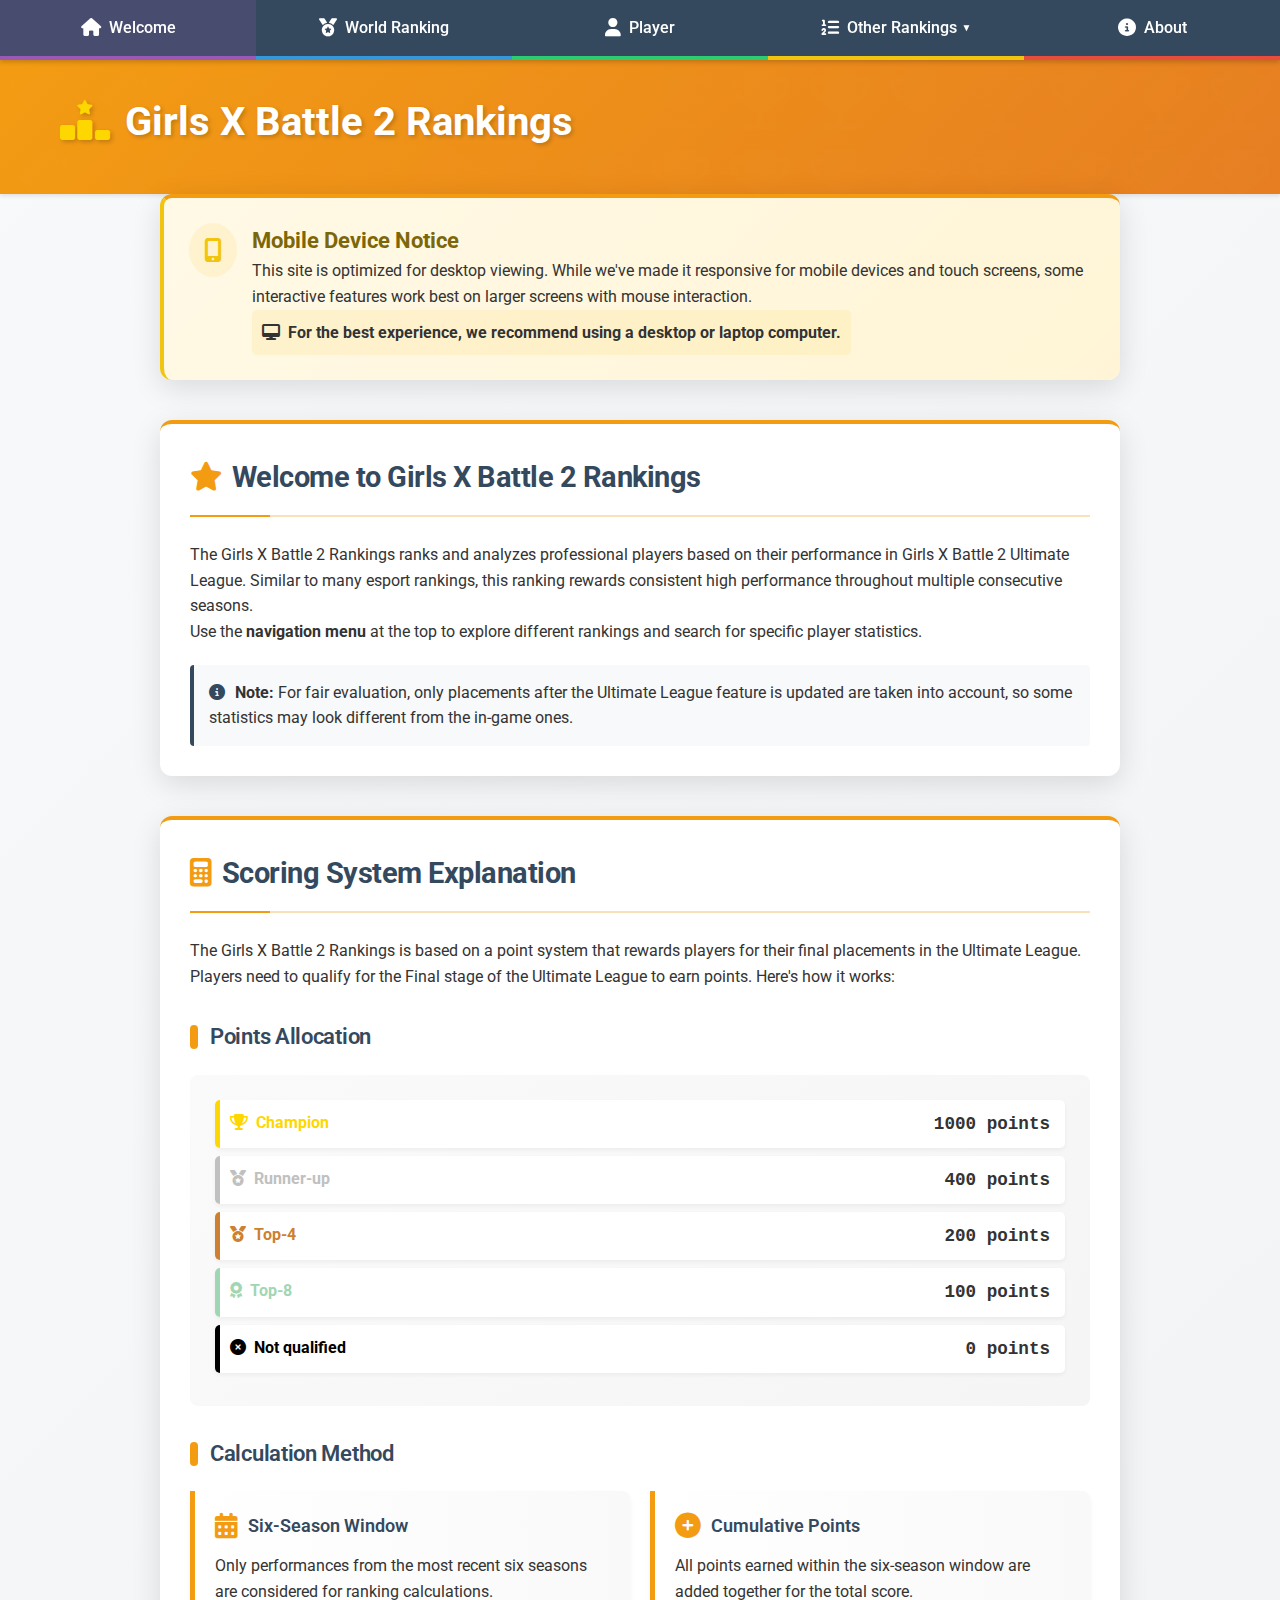
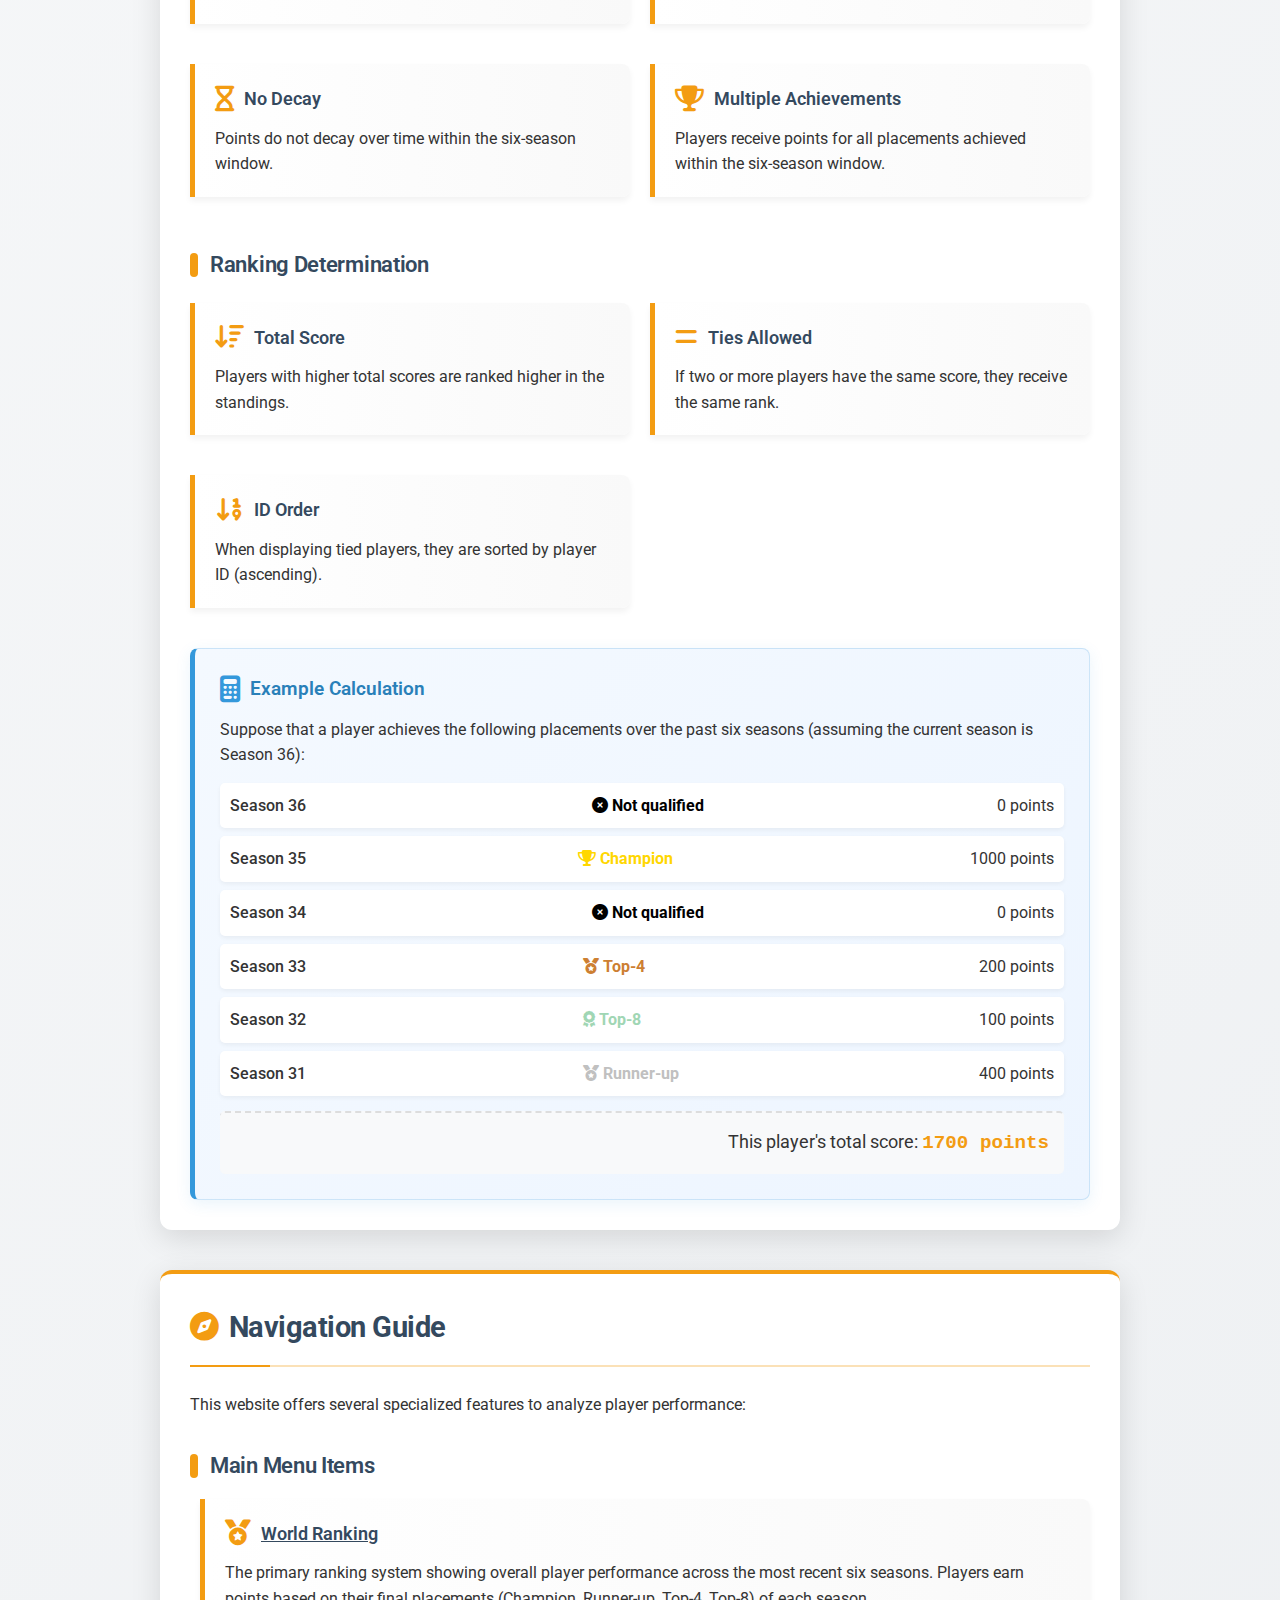
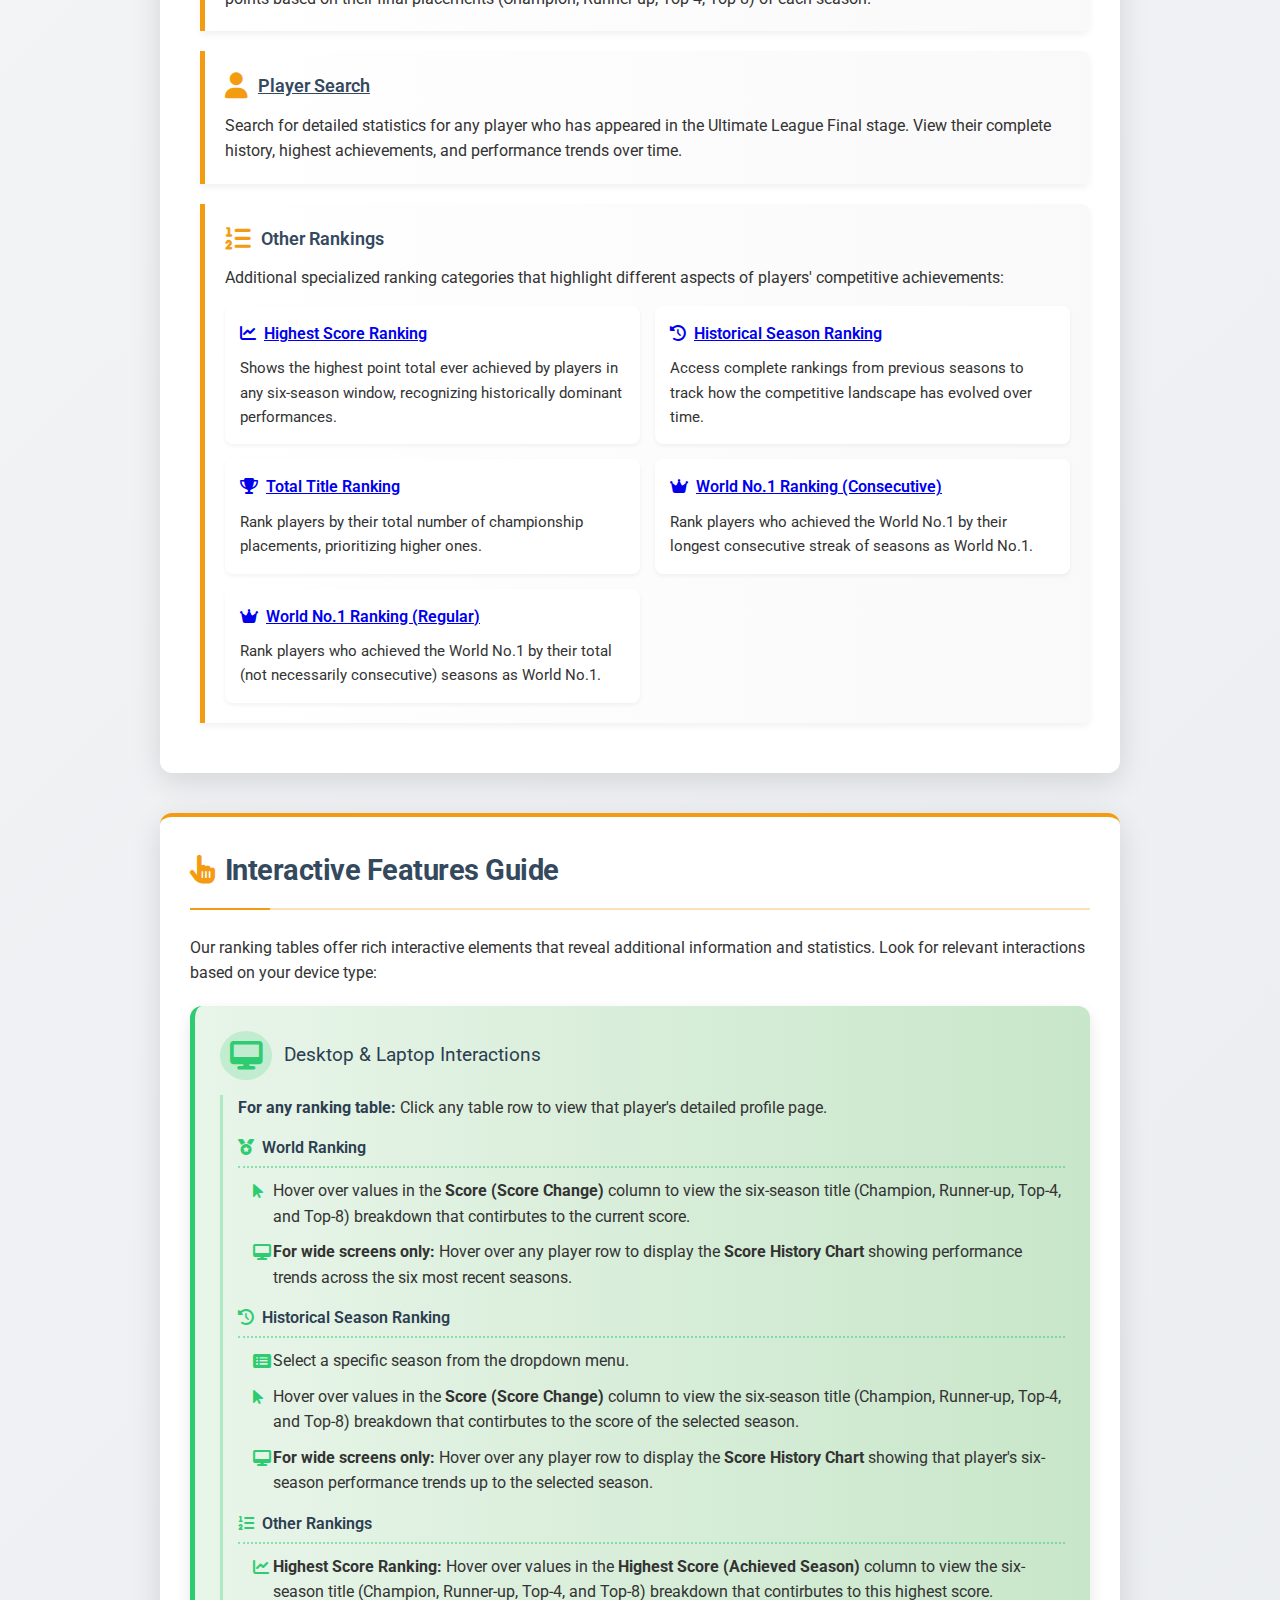
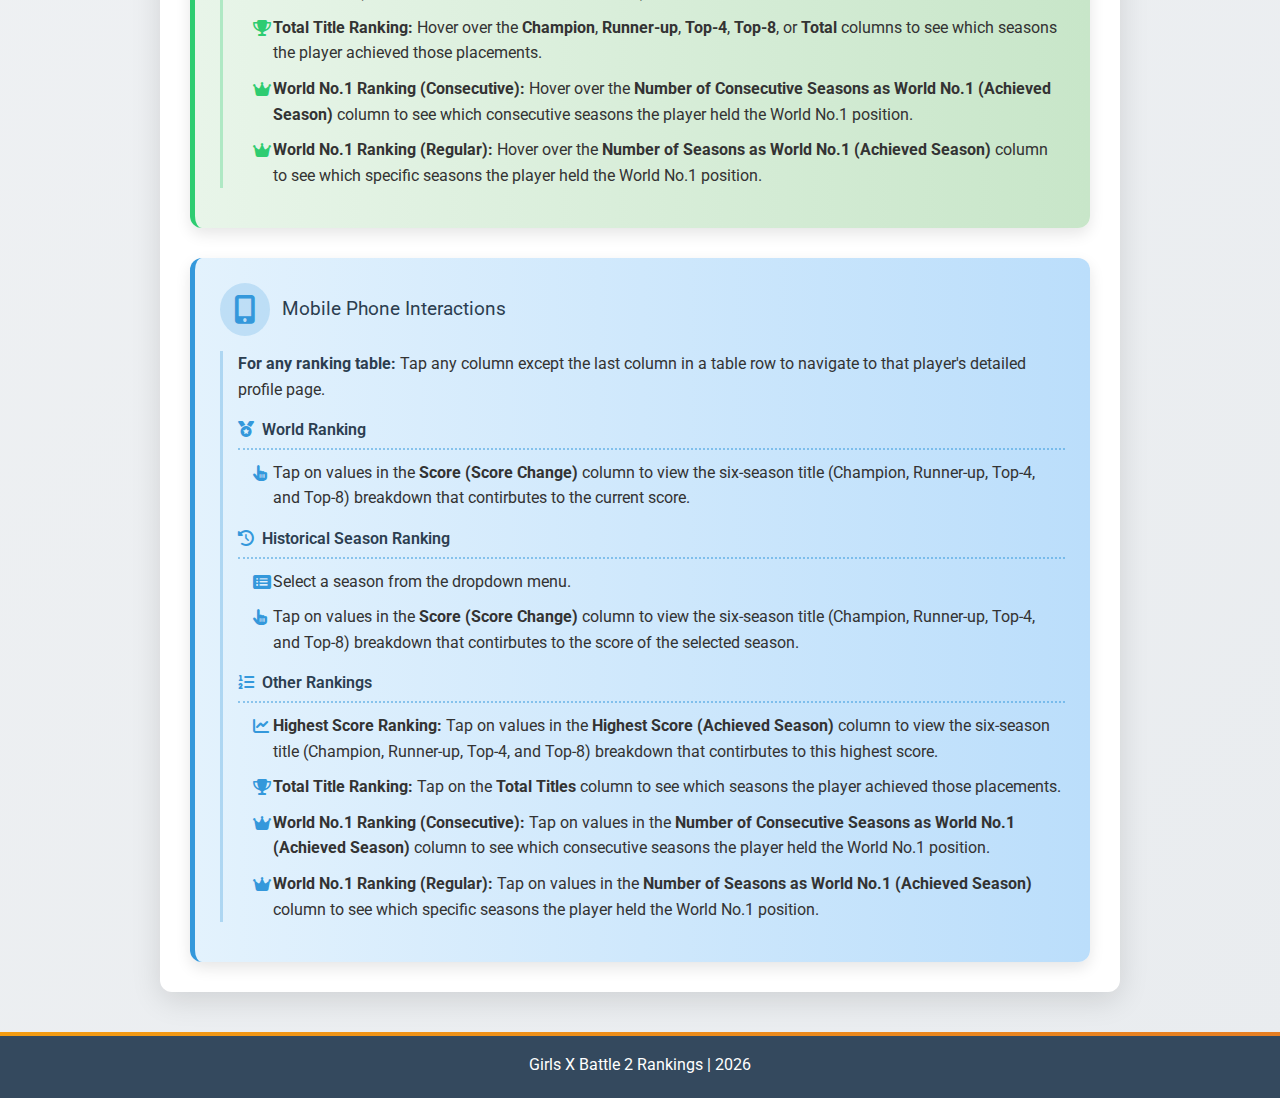
==== commit 3969107e: "Beautify webpage" ====
--- a/index.html
+++ b/index.html
@@ -7,55 +7,152 @@
     <link rel="stylesheet" href="css/styles.css">
     <link href="https://fonts.googleapis.com/css2?family=Roboto:wght@300;400;500;700&display=swap" rel="stylesheet">
     <!-- Font Awesome for icons -->
-    <link rel="stylesheet" href="https://cdnjs.cloudflare.com/ajax/libs/font-awesome/6.0.0-beta3/css/all.min.css">
+    <link rel="stylesheet" href="https://cdnjs.cloudflare.com/ajax/libs/font-awesome/6.7.2/css/all.min.css">
     <style>
-        /* Additional welcome page styling */
+        /* Enhanced welcome page styling */
+        body {
+            background: linear-gradient(135deg, #f8f9fa 0%, #e9ecef 100%);
+        }
+        
         .welcome-content {
-            max-width: 900px;
+            max-width: 1000px;
             margin: 0 auto;
+            position: relative;
+        }
+        
+        /* Decorative header with trophy icons */
+        header {
+            position: relative;
+            overflow: hidden;
+        }
+        
+        header::before {
+            content: "";
+            position: absolute;
+            top: 0;
+            left: 0;
+            right: 0;
+            bottom: 0;
+            background-image: url("data:image/svg+xml,%3Csvg xmlns='http://www.w3.org/2000/svg' width='80' height='80' viewBox='0 0 24 24' fill='%23ffffff10'%3E%3Cpath d='M19 5h-2V3H7v2H5c-1.1 0-2 .9-2 2v1c0 2.55 1.92 4.63 4.39 4.94.63 1.5 1.98 2.63 3.61 2.96V19H7v2h10v-2h-4v-3.1c1.63-.33 2.98-1.46 3.61-2.96C19.08 12.63 21 10.55 21 8V7c0-1.1-.9-2-2-2zM5 8V7h2v3.82C5.84 10.4 5 9.3 5 8zm14 0c0 1.3-.84 2.4-2 2.82V7h2v1z'/%3E%3C/svg%3E");
+            opacity: 0.07;
+        }
+        
+        header h1 {
+            position: relative;
+            text-shadow: 2px 2px 4px rgba(0,0,0,0.2);
         }
         
         .welcome-section {
             margin-bottom: 40px;
             background-color: white;
-            padding: 25px;
-            border-radius: 8px;
-            box-shadow: var(--shadow);
+            padding: 30px;
+            border-radius: 12px;
+            box-shadow: 0 8px 30px rgba(0, 0, 0, 0.12);
+            position: relative;
+            overflow: hidden;
+            border-top: 4px solid var(--primary);
         }
         
         .welcome-title {
             color: var(--dark);
+            margin-bottom: 25px;
+            padding-bottom: 15px;
+            border-bottom: 2px solid rgba(243, 156, 18, 0.3);
+            position: relative;
+            font-weight: 700;
+            font-size: 1.8rem;
+            letter-spacing: -0.5px;
+        }
+        
+        .welcome-title::after {
+            content: "";
+            position: absolute;
+            bottom: -2px;
+            left: 0;
+            width: 80px;
+            height: 2px;
+            background-color: var(--primary);
+        }
+        
+        .welcome-subtitle {
+            color: var(--dark);
+            margin: 30px 0 15px;
+            font-weight: 600;
+            font-size: 1.4rem;
+            display: flex;
+            align-items: center;
+            letter-spacing: -0.3px;
+        }
+        
+        .welcome-subtitle::before {
+            content: "";
+            display: inline-block;
+            width: 8px;
+            height: 24px;
+            background-color: var(--primary);
+            margin-right: 12px;
+            border-radius: 4px;
+        }
+        
+        /* Enhanced card design */
+        .feature-card {
+            background: linear-gradient(to right, #fff, #f9f9f9);
+            border-left: 5px solid var(--primary);
+            padding: 20px;
             margin-bottom: 20px;
-            padding-bottom: 10px;
-            border-bottom: 2px solid var(--primary);
-        }
-        
-        .welcome-subtitle {
-            color: var(--primary);
-            margin: 25px 0 15px;
-            font-weight: 600;
-        }
-        
-        .feature-card {
-            background: #f9f9f9;
-            border-left: 4px solid var(--primary);
-            padding: 15px;
-            margin-bottom: 15px;
-            border-radius: 0 4px 4px 0;
+            border-radius: 0 8px 8px 0;
+            position: relative;
+            box-shadow: 0 4px 6px rgba(0,0,0,0.05);
+            transition: transform 0.3s ease, box-shadow 0.3s ease;
+        }
+        
+        .feature-card:hover {
+            transform: translateY(-3px);
+            box-shadow: 0 6px 12px rgba(0,0,0,0.1);
         }
         
         .feature-title {
             font-weight: 600;
-            margin-bottom: 8px;
+            margin-bottom: 12px;
             color: var(--dark);
+            font-size: 1.15rem;
+            display: flex;
+            align-items: center;
+        }
+        
+        .feature-title i {
+            color: var(--primary);
+            margin-right: 10px;
+            font-size: 1.4em;
+        }
+        
+        .feature-title a {
+            color: inherit;
+            text-decoration: none;
+            display: flex;
+            align-items: center;
+            transition: color 0.2s ease;
+        }
+        
+        .feature-title a:hover {
+            color: var(--primary);
         }
         
         .navigation-list, .interaction-list {
-            padding-left: 20px;
+            padding-left: 10px;
+            list-style-type: none;
         }
         
         .navigation-list li, .interaction-list li {
-            margin-bottom: 12px;
+            margin-bottom: 15px;
+            position: relative;
+            list-style-type: none; /* Ensure no default bullets */
+        }
+        
+        /* Remove the arrow symbols that were previously added */
+        .navigation-list li::before,
+        .interaction-list li::before {
+            content: none; /* Remove the arrow symbol */
         }
         
         .menu-item {
@@ -63,19 +160,146 @@
             color: var(--primary);
         }
         
-        .interaction-type {
-            font-weight: 600;
-            color: var(--secondary);
+        /* Enhanced mobile notice */
+        .mobile-notice {
+            background: linear-gradient(135deg, #fff9e6 0%, #fff5d6 100%);
+            border-left: 4px solid #f1c40f;
+            border-radius: 12px;
+            padding: 0;
+            position: relative;
+            overflow: hidden;
+        }
+        
+        .mobile-notice-content {
+            padding: 25px;
+            position: relative;
+            z-index: 2;
+        }
+        
+        .mobile-notice::before {
+            content: "";
+            position: absolute;
+            top: -20px;
+            right: -20px;
+            width: 150px;
+            height: 150px;
+            background-repeat: no-repeat;
+            opacity: 1;
+        }
+        
+        /* Enhanced calculation example card */
+        .calculation-example {
+            background: linear-gradient(135deg, #f4f9ff 0%, #edf5ff 100%);
+            border: 1px solid rgba(52, 152, 219, 0.2);
+            border-left: 5px solid #3498db;
+            border-radius: 8px;
+            padding: 25px;
+            margin-top: 20px;
+            position: relative;
+            box-shadow: 0 4px 15px rgba(52, 152, 219, 0.1);
+        }
+        
+        .calculation-example .feature-title {
+            color: #2980b9;
+            font-size: 1.2rem;
+        }
+        
+        .calculation-example .feature-title i {
+            color: #3498db;
+        }
+        
+        /* Points allocation card */
+        .points-card {
+            background: linear-gradient(135deg, #fafafa 0%, #f5f5f5 100%);
+            border-radius: 8px;
+            padding: 25px;
+            margin: 20px 0;
+        }
+        
+        .points-list {
+            list-style-type: none;
+            padding-left: 0;
+        }
+        
+        .points-list li {
+            padding: 10px 15px;
+            margin-bottom: 8px;
+            border-radius: 5px;
+            background-color: white;
+            box-shadow: 0 2px 4px rgba(0,0,0,0.05);
+            display: flex;
+            justify-content: space-between;
+            position: relative;
+        }
+        
+        .points-list li::before {
+            content: "";
+            position: absolute;
+            left: 0;
+            top: 0;
+            bottom: 0;
+            width: 5px;
+            border-radius: 5px 0 0 5px;
+        }
+        
+        .points-list li:nth-child(1)::before { background-color: gold; }
+        .points-list li:nth-child(2)::before { background-color: silver; }
+        .points-list li:nth-child(3)::before { background-color: #cd7f32; }
+        .points-list li:nth-child(4)::before { background-color: #a0d6b4; }
+        .points-list li:nth-child(5)::before { background-color: black; }
+        
+        .points-list .rank-value {
+            font-weight: 700;
+            font-family: monospace;
+            font-size: 1.1rem;
+        }
+        
+        /* Score seasons breakdown */
+        .season-score-list {
+            list-style-type: none;
+            padding: 0;
+            margin: 15px 0;
+        }
+        
+        .season-score-list li {
+            padding: 10px;
+            margin-bottom: 8px;
+            background-color: white;
+            border-radius: 5px;
+            box-shadow: 0 2px 4px rgba(0,0,0,0.05);
+            display: flex;
+            justify-content: space-between;
+        }
+        
+        .season-score-list .season-name {
+            font-weight: 500;
+        }
+        
+        .season-score-list .placement {
+            font-weight: 700;
+            min-width: 120px;
+        }
+        
+        .season-score-list .score-value {
+            font-weight: 700;
+            font-family: monospace;
+        }
+        
+        .total-score {
+            background-color: #f8f9fa;
+            padding: 15px;
+            border-radius: 5px;
+            text-align: right;
+            font-size: 1.1rem;
+            border-top: 2px dashed #ddd;
             margin-top: 15px;
-            margin-bottom: 8px;
-            display: block;
-        }
-        
-        .table-type {
-            font-weight: 500;
-            margin-top: 15px;
-            color: var(--dark);
-            display: block;
+        }
+        
+        .total-score span {
+            font-weight: 700;
+            color: var(--primary);
+            font-family: monospace;
+            font-size: 1.2rem;
         }
     </style>
 </head>
@@ -109,11 +333,21 @@
                         <i class="fas fa-list-ol nav-icon"></i>Other Rankings
                     </a>
                     <ul class="dropdown-menu">
-                        <a href="highest-score.html" class="dropdown-item">Highest Score Ranking</a>
-                        <a href="historical-season.html" class="dropdown-item">Historical Season Ranking</a>
-                        <a href="total-title.html" class="dropdown-item">Total Title Ranking</a>
-                        <a href="no1-holder-consecutive.html" class="dropdown-item">World No.1 Ranking (Consecutive)</a>
-                        <a href="no1-holder-regular.html" class="dropdown-item">World No.1 Ranking (Regular)</a>
+                        <a href="highest-score.html" class="dropdown-item">
+                            <i class="fas fa-chart-line" style="margin-right: 8px;"></i>Highest Score Ranking
+                        </a>
+                        <a href="historical-season.html" class="dropdown-item">
+                            <i class="fas fa-history" style="margin-right: 8px;"></i>Historical Season Ranking
+                        </a>
+                        <a href="total-title.html" class="dropdown-item">
+                            <i class="fas fa-trophy" style="margin-right: 8px;"></i>Total Title Ranking
+                        </a>
+                        <a href="no1-holder-consecutive.html" class="dropdown-item">
+                            <i class="fas fa-crown" style="margin-right: 8px;"></i>World No.1 Ranking (Consecutive)
+                        </a>
+                        <a href="no1-holder-regular.html" class="dropdown-item">
+                            <i class="fas fa-crown" style="margin-right: 8px;"></i>World No.1 Ranking (Regular)
+                        </a>
                     </ul>
                 </li>
                 <li class="nav-item">
@@ -127,159 +361,350 @@
 
     <header>
         <div class="container">
-            <h1>Girls X Battle 2 Rankings</h1>
+            <h1><i class="fa-solid fa-ranking-star" style="color: gold; margin-right: 15px;"></i>Girls X Battle 2 Rankings</h1>
         </div>
     </header>
     
     <div class="page-container">
         <main class="container welcome-content">
             <!-- Mobile Notice Banner -->
-            <div class="welcome-section" style="background-color: #f8f4e5; border-left: 4px solid #f1c40f;">
-                <div style="display: flex; align-items: flex-start;">
-                    <i class="fas fa-mobile-alt" style="font-size: 24px; margin-right: 15px; color: #f1c40f;"></i>
-                    <div>
-                        <h3 style="margin-top: 0; color: #7d6608;">Mobile Device Notice</h3>
-                        <p>This site is optimized for desktop viewing. While we've made it responsive for mobile devices and touch screens, some interactive features work best on larger screens with mouse interaction.</p>
-                        <p><strong>For the best experience, we recommend using a desktop or laptop computer.</strong></p>
+            <div class="welcome-section mobile-notice">
+                <div class="mobile-notice-content">
+                    <div style="display: flex; align-items: flex-start;">
+                        <i class="fas fa-mobile-alt" style="font-size: 24px; margin-right: 15px; color: #f1c40f; background-color: rgba(241, 196, 15, 0.1); padding: 15px; border-radius: 50%;"></i>
+                        <div>
+                            <h3 style="margin-top: 0; color: #7d6608; font-size: 1.4rem;">Mobile Device Notice</h3>
+                            <p>This site is optimized for desktop viewing. While we've made it responsive for mobile devices and touch screens, some interactive features work best on larger screens with mouse interaction.</p>
+                            <p style="font-weight: 500; background-color: rgba(241, 196, 15, 0.1); padding: 10px; border-radius: 5px; display: inline-block;"><i class="fas fa-desktop" style="margin-right: 8px;"></i><strong>For the best experience, we recommend using a desktop or laptop computer.</strong></p>
+                        </div>
                     </div>
                 </div>
             </div>
+            
             <!-- Introduction Section -->
             <section class="welcome-section">
-                <h2 class="welcome-title">Welcome to Girls X Battle 2 Rankings</h2>
-                <p>This comprehensive portal ranks and analyzes professional players based on their performance in Girls X Battle 2 Ultimate League. Similar to many esport rankings, this ranking system rewards consistent high performance throughout multiple seasons.</p>
-                <p>Use the navigation menu at the top to explore different ranking categories and search for specific player statistics.</p>
-                <p><strong>Note: For fair evaluation, only placements after the Ultimate League feature is updated are taken into account, so some statistics may look different from the in-game ones.</strong></p>
+                <h2 class="welcome-title"><i class="fas fa-star" style="color: var(--primary); margin-right: 10px;"></i>Welcome to Girls X Battle 2 Rankings</h2>
+                <p>The Girls X Battle 2 Rankings ranks and analyzes professional players based on their performance in Girls X Battle 2 Ultimate League. Similar to many esport rankings, this ranking rewards consistent high performance throughout multiple consecutive seasons.</p>
+                <p>Use the <strong>navigation menu</strong> at the top to explore different rankings and search for specific player statistics.</p>
+                <div style="background-color: #f8f9fa; border-left: 4px solid var(--dark); padding: 15px; margin-top: 20px; border-radius: 4px;">
+                    <p style="margin: 0;"><i class="fas fa-info-circle" style="color: var(--dark); margin-right: 10px;"></i><strong>Note:</strong> For fair evaluation, only placements after the Ultimate League feature is updated are taken into account, so some statistics may look different from the in-game ones.</p>
+                </div>
             </section>
             
             <!-- Scoring System Section -->
-            <section class="welcome-section">
-                <h2 class="welcome-title">Scoring System Explanation</h2>
-                <p>The GXB2 World Ranking is based on a point system that rewards players for their final placements in the Ultimate League. Here's how it works:</p>
+            <section class="welcome-section scoring-section">
+                <h2 class="welcome-title"><i class="fas fa-calculator" style="color: var(--primary); margin-right: 10px;"></i>Scoring System Explanation</h2>
+                <p>The Girls X Battle 2 Rankings is based on a point system that rewards players for their final placements in the Ultimate League. Players need to qualify for the Final stage of the Ultimate League to earn points. Here's how it works:</p>
                 
                 <h3 class="welcome-subtitle">Points Allocation</h3>
-                <div class="feature-card">
-                    <div class="feature-title">Base Points by Placement</div>
-                    <ul style="list-style-type: none; padding-left: 0;">
-                        <li><strong class="champion" style="color: gold;">Champion:</strong> 1000 points</li>
-                        <li><strong class="runnerup" style="color: silver;">Runner-up:</strong> 400 points</li>
-                        <li><strong class="top4" style="color: #cd7f32;">Top-4:</strong> 200 points</li>
-                        <li><strong class="top8" style="color: #a0d6b4;">Top-8:</strong> 100 points</li>
-                        <li><strong style="color: #000000;">Not qualified for the Final stage:</strong> 0 point</li>
+                <div class="points-card">
+                    <ul class="points-list">
+                        <li><strong class="champion" style="color: gold;"><i class="fas fa-trophy" style="margin-right: 8px;"></i>Champion</strong> <span class="rank-value">1000 points</span></li>
+                        <li><strong class="runnerup" style="color: silver;"><i class="fas fa-medal" style="margin-right: 8px;"></i>Runner-up</strong> <span class="rank-value">400 points</span></li>
+                        <li><strong class="top4" style="color: #cd7f32;"><i class="fas fa-medal" style="margin-right: 8px;"></i>Top-4</strong> <span class="rank-value">200 points</span></li>
+                        <li><strong class="top8" style="color: #a0d6b4;"><i class="fas fa-award" style="margin-right: 8px;"></i>Top-8</strong> <span class="rank-value">100 points</span></li>
+                        <li><strong style="color: black;"><i class="fas fa-times-circle" style="margin-right: 8px;"></i>Not qualified</strong> <span class="rank-value">0 points</span></li>
                     </ul>
                 </div>
                 
                 <h3 class="welcome-subtitle">Calculation Method</h3>
-                <p>The World Ranking score for a player is calculated as follows:</p>
-                    <li><strong>Six-Season Window:</strong> Only performances from the most recent six seasons are considered</li>
-                    <li><strong>Cumulative Points:</strong> All points earned within the six-season window are added together</li>
-                    <li><strong>No Decay:</strong> Points do not decay over time within the six-season window</li>
-                    <li><strong>Multiple Achievements:</strong> If a player achieves multiple placements within the six-season window, they receive points for all these placements</li>
+                <div style="display: grid; grid-template-columns: repeat(auto-fit, minmax(300px, 1fr)); gap: 20px; margin: 20px 0;">
+                    <div class="feature-card">
+                        <div class="feature-title"><i class="fas fa-calendar-alt"></i> Six-Season Window</div>
+                        <p>Only performances from the most recent six seasons are considered for ranking calculations.</p>
+                    </div>
+                    
+                    <div class="feature-card">
+                        <div class="feature-title"><i class="fas fa-plus-circle"></i> Cumulative Points</div>
+                        <p>All points earned within the six-season window are added together for the total score.</p>
+                    </div>
+                    
+                    <div class="feature-card">
+                        <div class="feature-title"><i class="fas fa-hourglass"></i> No Decay</div>
+                        <p>Points do not decay over time within the six-season window.</p>
+                    </div>
+                    
+                    <div class="feature-card">
+                        <div class="feature-title"><i class="fas fa-trophy"></i> Multiple Achievements</div>
+                        <p>Players receive points for all placements achieved within the six-season window.</p>
+                    </div>
+                </div>
                 
                 <h3 class="welcome-subtitle">Ranking Determination</h3>
-                <p>Players are ranked based on the following criteria:</p>
-                    <li><strong>Total Score:</strong> Players with higher total scores are ranked higher</li>
-                    <li><strong>Tie-Breaker:</strong> If two or more players have the same score, they receive the same rank</li>
-                    <li><strong>ID Order:</strong> When displaying tied players, they are sorted by player ID (ascending)</li>
+                <div style="display: grid; grid-template-columns: repeat(auto-fit, minmax(300px, 1fr)); gap: 20px; margin: 20px 0;">
+                    <div class="feature-card">
+                        <div class="feature-title"><i class="fas fa-sort-amount-down"></i> Total Score</div>
+                        <p>Players with higher total scores are ranked higher in the standings.</p>
+                    </div>
+                    
+                    <div class="feature-card">
+                        <div class="feature-title"><i class="fas fa-equals"></i> Ties Allowed</div>
+                        <p>If two or more players have the same score, they receive the same rank.</p>
+                    </div>
+                    
+                    <div class="feature-card">
+                        <div class="feature-title"><i class="fas fa-sort-numeric-down"></i> ID Order</div>
+                        <p>When displaying tied players, they are sorted by player ID (ascending).</p>
+                    </div>
+                </div>
                 
-                <div class="feature-card" style="background-color: rgba(243, 156, 18, 0.1); margin-top: 15px;">
+                <div class="calculation-example">
                     <div class="feature-title"><i class="fas fa-calculator"></i> Example Calculation</div>
-                    <p>If a player achieves the following placements over the past six seasons (assume the current season is Season 36):</p>
-                        <li>Season 36: <strong style="color: #000000;">Not qualified for the Final stage</strong> (0 point)</li>
-                        <li>Season 35: <strong class="champion" style="color: gold;">Champion</strong> (1000 points)</li>
-                        <li>Season 34: <strong style="color: #000000;">Not qualified for the Final stage</strong> (0 point)</li>
-                        <li>Season 33: <strong class="top4" style="color: #cd7f32;">Top-4</strong> (200 points)</li>
-                        <li>Season 32: <strong class="top8" style="color: #a0d6b4;">Top-8</strong> (100 points)</li>
-                        <li>Season 31: <strong class="runnerup" style="color: silver;">Runner-up</strong> (400 point)</li>
-                    <p>This player's total score for the current season would be: 400 + 100 + 200 + 0 + 1000 + 0 = 1700 points</p>
+                    <p>Suppose that a player achieves the following placements over the past six seasons (assuming the current season is Season 36):</p>
+                    
+                    <ul class="season-score-list">
+                        <li>
+                            <span class="season-name">Season 36</span>
+                            <span class="placement" style="color: black;"><i class="fas fa-times-circle"></i> Not qualified</span>
+                            <span class="rank-value">0 points</span>
+                        </li>
+                        <li>
+                            <span class="season-name">Season 35</span>
+                            <span class="placement" style="color: gold;"><i class="fas fa-trophy"></i> Champion</span>
+                            <span class="rank-value">1000 points</span>
+                        </li>
+                        <li>
+                            <span class="season-name">Season 34</span>
+                            <span class="placement" style="color: black;"><i class="fas fa-times-circle"></i> Not qualified</span>
+                            <span class="rank-value">0 points</span>
+                        </li>
+                        <li>
+                            <span class="season-name">Season 33</span>
+                            <span class="placement" style="color: #cd7f32;"><i class="fas fa-medal"></i> Top-4</span>
+                            <span class="rank-value">200 points</span>
+                        </li>
+                        <li>
+                            <span class="season-name">Season 32</span>
+                            <span class="placement" style="color: #a0d6b4;"><i class="fas fa-award"></i> Top-8</span>
+                            <span class="rank-value">100 points</span>
+                        </li>
+                        <li>
+                            <span class="season-name">Season 31</span>
+                            <span class="placement" style="color: silver;"><i class="fas fa-medal"></i> Runner-up</span>
+                            <span class="rank-value">400 points</span>
+                        </li>
+                    </ul>
+                    
+                    <div class="total-score">
+                        This player's total score: <span>1700 points</span>
+                    </div>
                 </div>
             </section>
             
             <!-- Navigation Features Section -->
-            <section class="welcome-section">
-                <h2 class="welcome-title">Navigation Guide</h2>
-                <p>This website offers several specialized views to analyze player performance:</p>
+            <section class="welcome-section navigation-section">
+                <h2 class="welcome-title"><i class="fas fa-compass" style="color: var(--primary); margin-right: 10px;"></i>Navigation Guide</h2>
+                <p>This website offers several specialized features to analyze player performance:</p>
                 
                 <h3 class="welcome-subtitle">Main Menu Items</h3>
                 <ul class="navigation-list">
                     <li>
                         <div class="feature-card">
-                            <div class="feature-title"><a href="world-ranking.html"><i class="fas fa-medal"></i> World Ranking</a></div>
-                            <p>The primary ranking system showing overall player performance across the most recent six seasons. Players earn points based on their final placements (Champion, Runner-up, Top-4, Top-8).</p>
+                            <div class="feature-title">
+                                <a href="world-ranking.html">
+                                    <i class="fas fa-medal"></i> 
+                                    <span style="text-decoration: underline;">World Ranking</span>
+                                </a>
+                            </div>
+                            <p>The primary ranking system showing overall player performance across the most recent six seasons. Players earn points based on their final placements (Champion, Runner-up, Top-4, Top-8) of each season.</p>
                         </div>
                     </li>
                     <li>
                         <div class="feature-card">
-                            <div class="feature-title"><a href="player-search.html"><i class="fas fa-user"></i> Player Search</a></div>
-                            <p>Look up detailed statistics for any player who has appeared in the Ultimate League Final stage. View their complete history, highest achievements, and performance trends over time.</p>
+                            <div class="feature-title">
+                                <a href="player-search.html">
+                                    <i class="fas fa-user"></i> 
+                                    <span style="text-decoration: underline;">Player Search</span>
+                                </a>
+                            </div>
+                            <p>Search for detailed statistics for any player who has appeared in the Ultimate League Final stage. View their complete history, highest achievements, and performance trends over time.</p>
                         </div>
                     </li>
                     <li>
                         <div class="feature-card">
                             <div class="feature-title"><i class="fas fa-list-ol"></i> Other Rankings</div>
-                            <p>Additional specialized ranking categories that highlight different aspects of competitive achievement:</p>
+                            <p>Additional specialized ranking categories that highlight different aspects of players' competitive achievements:</p>
                             
-                            <ul style="padding-left: 20px; margin-top: 10px;">
-                                <li>
-                                    <span class="menu-item"><a href="highest-score.html">Highest Score Ranking</a>:</span> Shows the highest point total ever achieved by players in any six-season window, recognizing historically dominant performances.
-                                </li>
-                                <li>
-                                    <span class="menu-item"><a href="historical-season.html">Historical Season Ranking</a>:</span> Access complete rankings from previous seasons to track how the competitive landscape has evolved over time.
-                                </li>
-                                <li>
-                                    <span class="menu-item"><a href="total-title.html">Total Title Ranking</a>:</span> Players ranked by their total number of championship titles and finalist appearances, prioritizing higher placements.
-                                </li>
-                                <li>
-                                    <span class="menu-item"><a href="no1-holder-consecutive.html">World No.1 Ranking (Consecutive)</a>:</span> Highlights players who maintained the World No.1 position for the longest consecutive streak of seasons.
-                                </li>
-                                <li>
-                                    <span class="menu-item"><a href="no1-holder-regular.html">World No.1 Ranking (Regular)</a>:</span> Tracks players with the most total seasons (not necessarily consecutive) as the World No.1.
-                                </li>
-                            </ul>
+                            <div style="display: grid; grid-template-columns: repeat(auto-fit, minmax(300px, 1fr)); gap: 15px; margin-top: 15px;">
+                                <div style="background: white; padding: 15px; border-radius: 8px; box-shadow: 0 2px 4px rgba(0,0,0,0.05);">
+                                    <span class="menu-item"><a href="highest-score.html"><i class="fas fa-chart-line" style="margin-right: 8px;"></i>Highest Score Ranking</a></span>
+                                    <p style="margin: 10px 0 0; font-size: 0.95rem;">Shows the highest point total ever achieved by players in any six-season window, recognizing historically dominant performances.</p>
+                                </div>
+                                
+                                <div style="background: white; padding: 15px; border-radius: 8px; box-shadow: 0 2px 4px rgba(0,0,0,0.05);">
+                                    <span class="menu-item"><a href="historical-season.html"><i class="fas fa-history" style="margin-right: 8px;"></i>Historical Season Ranking</a></span>
+                                    <p style="margin: 10px 0 0; font-size: 0.95rem;">Access complete rankings from previous seasons to track how the competitive landscape has evolved over time.</p>
+                                </div>
+                                
+                                <div style="background: white; padding: 15px; border-radius: 8px; box-shadow: 0 2px 4px rgba(0,0,0,0.05);">
+                                    <span class="menu-item"><a href="total-title.html"><i class="fas fa-trophy" style="margin-right: 8px;"></i>Total Title Ranking</a></span>
+                                    <p style="margin: 10px 0 0; font-size: 0.95rem;">Rank players by their total number of championship placements, prioritizing higher ones.</p>
+                                </div>
+                                
+                                <div style="background: white; padding: 15px; border-radius: 8px; box-shadow: 0 2px 4px rgba(0,0,0,0.05);">
+                                    <span class="menu-item"><a href="no1-holder-consecutive.html"><i class="fas fa-crown" style="margin-right: 8px;"></i>World No.1 Ranking (Consecutive)</a></span>
+                                    <p style="margin: 10px 0 0; font-size: 0.95rem;">Rank players who achieved the World No.1 by their longest consecutive streak of seasons as World No.1.</p>
+                                </div>
+                                
+                                <div style="background: white; padding: 15px; border-radius: 8px; box-shadow: 0 2px 4px rgba(0,0,0,0.05);">
+                                    <span class="menu-item"><a href="no1-holder-regular.html"><i class="fas fa-crown" style="margin-right: 8px;"></i>World No.1 Ranking (Regular)</a></span>
+                                    <p style="margin: 10px 0 0; font-size: 0.95rem;">Rank players who achieved the World No.1 by their total (not necessarily consecutive) seasons as World No.1.</p>
+                                </div>
+                            </div>
                         </div>
                     </li>
                 </ul>
             </section>
             
             <!-- User Interactions Section -->
-            <section class="welcome-section">
-                <h2 class="welcome-title">Interactive Features Guide</h2>
-                <p>Our ranking tables offer rich interactive elements that reveal additional information and statistics:</p>
+            <section class="welcome-section interaction-section">
+                <h2 class="welcome-title"><i class="fas fa-hand-pointer" style="color: var(--primary); margin-right: 10px;"></i>Interactive Features Guide</h2>
+                <p>Our ranking tables offer rich interactive elements that reveal additional information and statistics. Look for relevant interactions based on your device type:</p>
                 
-                <div class="interaction-list">
-                    <span class="interaction-type">Clickable Rows</span>
-                    <p>All ranking tables have clickable rows that navigate to detailed player profiles:</p>
-                        <li>Click on any row in any ranking table to view that player's complete profile</li>
-                        <li>The player profile page includes a comprehensive history chart showing score and rank over time</li>
-                        <li>Use the "Back to..." link in the player profile to return to your previous ranking view</li>
-                    
-                    <span class="interaction-type">Score and Title Breakdowns</span>
-                    <p>Access detailed breakdowns of player achievements by hovering over specific cells:</p>
-                    
-                    <span class="table-type">World Ranking Table:</span>
-                        <li>Hover over (or tap on mobile devices) values of the <strong>Score</strong> column to see a breakdown of Championship, Runner-up, Top-4, and Top-8 placements that contributed to that score</li>
-                        <li><strong>(NA for mobile phones)</strong>Hover over any player row to display a <strong>Score History Chart</strong> showing that player's performance trend in the six most recent seasons</li>
-                    
-                    <span class="table-type">Highest Score Ranking Table:</span>
-                        <li>Hover over (or tap on mobile devices) values of the <strong>Highest Score</strong> column to see a breakdown of Championship, Runner-up, Top-4, and Top-8 placements that contributed to that score</li>
-                    
-                    <span class="table-type">Total Title Ranking Table:</span>
-                        <li>Hover over (or tap on mobile devices) values of any title count column (<strong>Champion</strong>, <strong>Runner-up</strong>, <strong>Top-4</strong>, <strong>Top-8</strong>, <strong>Total</strong>) to see which specific seasons the player achieved that placement</li>
-                    
-                    <span class="table-type">World No.1 Rankings (both types):</span>
-                        <li>Hover over (or tap on mobile devices) values of the <strong>Seasons</strong> column to see which seasons the player held the No.1 position</li>
-                    
-                    <span class="table-type">Historical Season Ranking:</span>
-                        <li>Select a specific season from the dropdown to view rankings from that season</li>
-                        <li>Hover over (or tap on mobile devices) values of the <strong>Score</strong> column to see title breakdowns for that historical season</li>
-                        <li><strong>(NA for mobile phones)</strong>Hover over any player row to display a <strong>Score History Chart</strong> showing that player's six most recent seasons' performance up to that season</li>
+                <!-- Desktop/Laptop Interactions -->
+                <div class="interaction-list" style="background: linear-gradient(to right, #e8f5e9, #c8e6c9); padding: 25px; border-radius: 12px; margin-top: 20px; box-shadow: 0 6px 15px rgba(0,0,0,0.1); border-left: 5px solid #2ecc71; position: relative; overflow: hidden; transition: all 0.3s ease;">
+                    <!-- Corner ribbon decoration -->                    
+                    <span class="interaction-type" style="display: flex; align-items: center; font-size: 1.2rem; margin-bottom: 15px; color: #2c3e50;">
+                        <i class="fas fa-desktop" style="margin-right: 12px; font-size: 1.8rem; color: #2ecc71; background: rgba(46, 204, 113, 0.2); padding: 10px; border-radius: 50%;"></i>
+                        Desktop & Laptop Interactions
+                    </span>
+                    
+                    <div style="padding-left: 15px; border-left: 3px solid rgba(46, 204, 113, 0.3);">
+                        <p><strong style="color: #2c3e50;">For any ranking table:</strong> Click any table row to view that player's detailed profile page.</p>
+                        
+                        <div style="margin: 15px 0;">
+                            <div class="table-type" style="font-weight: 600; color: #2c3e50; border-bottom: 2px dotted rgba(46, 204, 113, 0.5); padding-bottom: 5px; margin-bottom: 10px;">
+                                <i class="fas fa-medal" style="margin-right: 8px; color: #2ecc71;"></i>World Ranking
+                            </div>
+                            <ul style="list-style-type: none; padding-left: 15px;">
+                                <li style="margin-bottom: 10px; position: relative; padding-left: 20px;">
+                                    <i class="fas fa-mouse-pointer" style="position: absolute; left: 0; top: 5px; color: #2ecc71;"></i>
+                                    <span>Hover over values in the <strong>Score (Score Change)</strong> column to view the six-season title (Champion, Runner-up, Top-4, and Top-8) breakdown that contirbutes to the current score.</span>
+                                </li>
+                                <li style="margin-bottom: 10px; position: relative; padding-left: 20px;">
+                                    <i class="fas fa-desktop" style="position: absolute; left: 0; top: 5px; color: #2ecc71;"></i>
+                                    <span><strong>For wide screens only:</strong> Hover over any player row to display the <strong>Score History Chart</strong> showing performance trends across the six most recent seasons.</span>
+                                </li>
+                            </ul>
+                        </div>
+                        
+                        <div style="margin: 15px 0;">
+                            <div class="table-type" style="font-weight: 600; color: #2c3e50; border-bottom: 2px dotted rgba(46, 204, 113, 0.5); padding-bottom: 5px; margin-bottom: 10px;">
+                                <i class="fas fa-history" style="margin-right: 8px; color: #2ecc71;"></i>Historical Season Ranking
+                            </div>
+                            <ul style="list-style-type: none; padding-left: 15px;">
+                                <li style="margin-bottom: 10px; position: relative; padding-left: 20px;">
+                                    <i class="fas fa-list-alt" style="position: absolute; left: 0; top: 5px; color: #2ecc71;"></i>
+                                    <span>Select a specific season from the dropdown menu.</span>
+                                </li>
+                                <li style="margin-bottom: 10px; position: relative; padding-left: 20px;">
+                                    <i class="fas fa-mouse-pointer" style="position: absolute; left: 0; top: 5px; color: #2ecc71;"></i>
+                                    <span>Hover over values in the <strong>Score (Score Change)</strong> column to view the six-season title (Champion, Runner-up, Top-4, and Top-8) breakdown that contirbutes to the score of the selected season.</span>
+                                </li>
+                                <li style="margin-bottom: 10px; position: relative; padding-left: 20px;">
+                                    <i class="fas fa-desktop" style="position: absolute; left: 0; top: 5px; color: #2ecc71;"></i>
+                                    <span><strong>For wide screens only:</strong> Hover over any player row to display the <strong>Score History Chart</strong> showing that player's six-season performance trends up to the selected season.</span>
+                                </li>
+                            </ul>
+                        </div>
+                        
+                        <div style="margin: 15px 0;">
+                            <div class="table-type" style="font-weight: 600; color: #2c3e50; border-bottom: 2px dotted rgba(46, 204, 113, 0.5); padding-bottom: 5px; margin-bottom: 10px;">
+                                <i class="fas fa-list-ol" style="margin-right: 8px; color: #2ecc71;"></i>Other Rankings
+                            </div>
+                            <ul style="list-style-type: none; padding-left: 15px;">
+                                <li style="margin-bottom: 10px; position: relative; padding-left: 20px;">
+                                    <i class="fas fa-chart-line" style="position: absolute; left: 0; top: 5px; color: #2ecc71;"></i>
+                                    <span><strong>Highest Score Ranking:</strong> Hover over values in the <strong>Highest Score (Achieved Season)</strong> column to view the six-season title (Champion, Runner-up, Top-4, and Top-8) breakdown that contirbutes to this highest score.</span>
+                                </li>
+                                <li style="margin-bottom: 10px; position: relative; padding-left: 20px;">
+                                    <i class="fas fa-trophy" style="position: absolute; left: 0; top: 5px; color: #2ecc71;"></i>
+                                    <span><strong>Total Title Ranking:</strong> Hover over the <strong>Champion</strong>, <strong>Runner-up</strong>, <strong>Top-4</strong>, <strong>Top-8</strong>, or <strong>Total</strong> columns to see which seasons the player achieved those placements.</span>
+                                </li>
+                                <li style="margin-bottom: 10px; position: relative; padding-left: 20px;">
+                                    <i class="fas fa-crown" style="position: absolute; left: 0; top: 5px; color: #2ecc71;"></i>
+                                    <span><strong>World No.1 Ranking (Consecutive):</strong> Hover over the <strong>Number of Consecutive Seasons as World No.1 (Achieved Season)</strong> column to see which consecutive seasons the player held the World No.1 position.</span>
+                                </li>
+                                <li style="margin-bottom: 10px; position: relative; padding-left: 20px;">
+                                    <i class="fas fa-crown" style="position: absolute; left: 0; top: 5px; color: #2ecc71;"></i>
+                                    <span><strong>World No.1 Ranking (Regular):</strong> Hover over the <strong>Number of Seasons as World No.1 (Achieved Season)</strong> column to see which specific seasons the player held the World No.1 position.</span>
+                                </li>
+                            </ul>
+                        </div>
+                    </div>
+                </div>
+                
+                <!-- Mobile Interactions -->
+                <div class="interaction-list" style="background: linear-gradient(to right, #e3f2fd, #bbdefb); padding: 25px; border-radius: 12px; margin-top: 30px; box-shadow: 0 6px 15px rgba(0,0,0,0.1); border-left: 5px solid #3498db; position: relative; overflow: hidden; transition: all 0.3s ease;">
+                    <!-- Corner ribbon decoration -->                    
+                    <span class="interaction-type" style="display: flex; align-items: center; font-size: 1.2rem; margin-bottom: 15px; color: #2c3e50;">
+                        <i class="fas fa-mobile-alt" style="margin-right: 12px; font-size: 1.8rem; color: #3498db; background: rgba(52, 152, 219, 0.2); padding: 12px 14px; border-radius: 50%;"></i>
+                        Mobile Phone Interactions
+                    </span>
+                    
+                    <div style="padding-left: 15px; border-left: 3px solid rgba(52, 152, 219, 0.3);">
+                        <p><strong style="color: #2c3e50;">For any ranking table:</strong> Tap any column except the last column in a table row to navigate to that player's detailed profile page.</p>
+                        
+                        <div style="margin: 15px 0;">
+                            <div class="table-type" style="font-weight: 600; color: #2c3e50; border-bottom: 2px dotted rgba(52, 152, 219, 0.5); padding-bottom: 5px; margin-bottom: 10px;">
+                                <i class="fas fa-medal" style="margin-right: 8px; color: #3498db;"></i>World Ranking
+                            </div>
+                            <ul style="list-style-type: none; padding-left: 15px;">
+                                <li style="margin-bottom: 10px; position: relative; padding-left: 20px;">
+                                    <i class="fas fa-hand-pointer" style="position: absolute; left: 0; top: 5px; color: #3498db;"></i>
+                                    <span>Tap on values in the <strong>Score (Score Change)</strong> column to view the six-season title (Champion, Runner-up, Top-4, and Top-8) breakdown that contirbutes to the current score.</span>
+                                </li>
+                            </ul>
+                        </div>
+                        
+                        <div style="margin: 15px 0;">
+                            <div class="table-type" style="font-weight: 600; color: #2c3e50; border-bottom: 2px dotted rgba(52, 152, 219, 0.5); padding-bottom: 5px; margin-bottom: 10px;">
+                                <i class="fas fa-history" style="margin-right: 8px; color: #3498db;"></i>Historical Season Ranking
+                            </div>
+                            <ul style="list-style-type: none; padding-left: 15px;">
+                                <li style="margin-bottom: 10px; position: relative; padding-left: 20px;">
+                                    <i class="fas fa-list-alt" style="position: absolute; left: 0; top: 5px; color: #3498db;"></i>
+                                    <span>Select a season from the dropdown menu.</span>
+                                </li>
+                                <li style="margin-bottom: 10px; position: relative; padding-left: 20px;">
+                                    <i class="fas fa-hand-pointer" style="position: absolute; left: 0; top: 5px; color: #3498db;"></i>
+                                    <span>Tap on values in the <strong>Score (Score Change)</strong> column to view the six-season title (Champion, Runner-up, Top-4, and Top-8) breakdown that contirbutes to the score of the selected season.</span>
+                                </li>
+                            </ul>
+                        </div>
+                        
+                        <div style="margin: 15px 0;">
+                            <div class="table-type" style="font-weight: 600; color: #2c3e50; border-bottom: 2px dotted rgba(52, 152, 219, 0.5); padding-bottom: 5px; margin-bottom: 10px;">
+                                <i class="fas fa-list-ol" style="margin-right: 8px; color: #3498db;"></i>Other Rankings
+                            </div>
+                            <ul style="list-style-type: none; padding-left: 15px;">
+                                <li style="margin-bottom: 10px; position: relative; padding-left: 20px;">
+                                    <i class="fas fa-chart-line" style="position: absolute; left: 0; top: 5px; color: #3498db;"></i>
+                                    <span><strong>Highest Score Ranking:</strong> Tap on values in the <strong>Highest Score (Achieved Season)</strong> column to view the six-season title (Champion, Runner-up, Top-4, and Top-8) breakdown that contirbutes to this highest score.</span>
+                                </li>
+                                <li style="margin-bottom: 10px; position: relative; padding-left: 20px;">
+                                    <i class="fas fa-trophy" style="position: absolute; left: 0; top: 5px; color: #3498db;"></i>
+                                    <span><strong>Total Title Ranking:</strong> Tap on the <strong>Total Titles</strong> column to see which seasons the player achieved those placements.</span>
+                                </li>
+                                <li style="margin-bottom: 10px; position: relative; padding-left: 20px;">
+                                    <i class="fas fa-crown" style="position: absolute; left: 0; top: 5px; color: #3498db;"></i>
+                                    <span><strong>World No.1 Ranking (Consecutive):</strong> Tap on values in the <strong>Number of Consecutive Seasons as World No.1 (Achieved Season)</strong> column to see which consecutive seasons the player held the World No.1 position.</span>
+                                </li>
+                                <li style="margin-bottom: 10px; position: relative; padding-left: 20px;">
+                                    <i class="fas fa-crown" style="position: absolute; left: 0; top: 5px; color: #3498db;"></i>
+                                    <span><strong>World No.1 Ranking (Regular):</strong> Tap on values in the <strong>Number of Seasons as World No.1 (Achieved Season)</strong> column to see which specific seasons the player held the World No.1 position.</span>
+                                </li>
+                            </ul>
+                        </div>
+                    </div>
                 </div>
             </section>
         </main>
         
-        <footer>
+        <footer style="position: relative; overflow: hidden;">
             <div class="container">
-                <p>GXB2 Rankings | <span id="footer-year">2025</span></p>
+                <p>Girls X Battle 2 Rankings | <span id="footer-year">2025</span></p>
+                <div style="position: absolute; top: 0; left: 0; right: 0; height: 4px; background: linear-gradient(to right, var(--primary), var(--secondary));"></div>
             </div>
         </footer>
     </div>
--- a/css/styles.css
+++ b/css/styles.css
@@ -923,7 +923,13 @@
     /* Special handling for first column */
     #rankings-table th:first-child,
     #rankings-table td:first-child {
-        width: 20% !important;
+        width: 15% !important;
+        word-wrap: break-word;
+    }
+
+    #rankings-table:not(.highest-score-table):not(.total-title-table):not(.no1-table) th:nth-child(2),
+    #rankings-table:not(.highest-score-table):not(.total-title-table):not(.no1-table) td:nth-child(2) {
+        width: 15% !important;
         word-wrap: break-word;
     }
     
